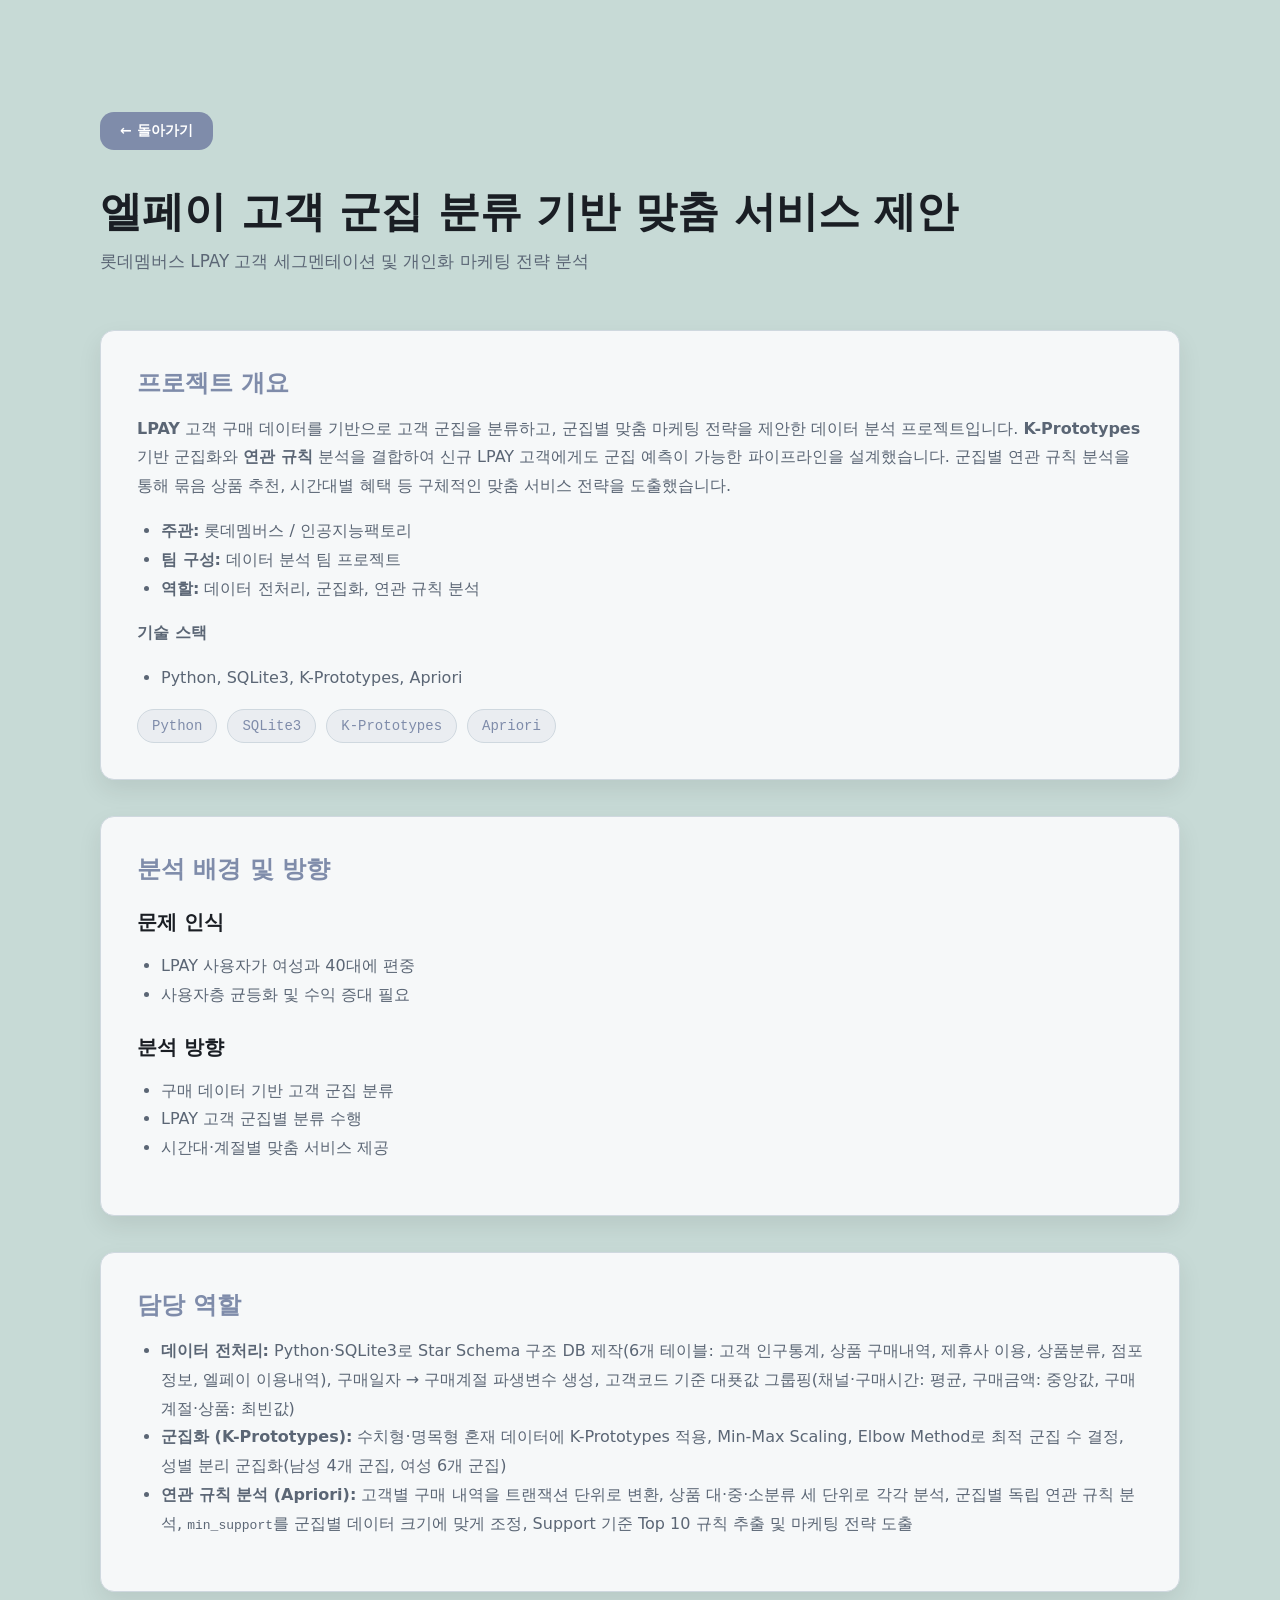
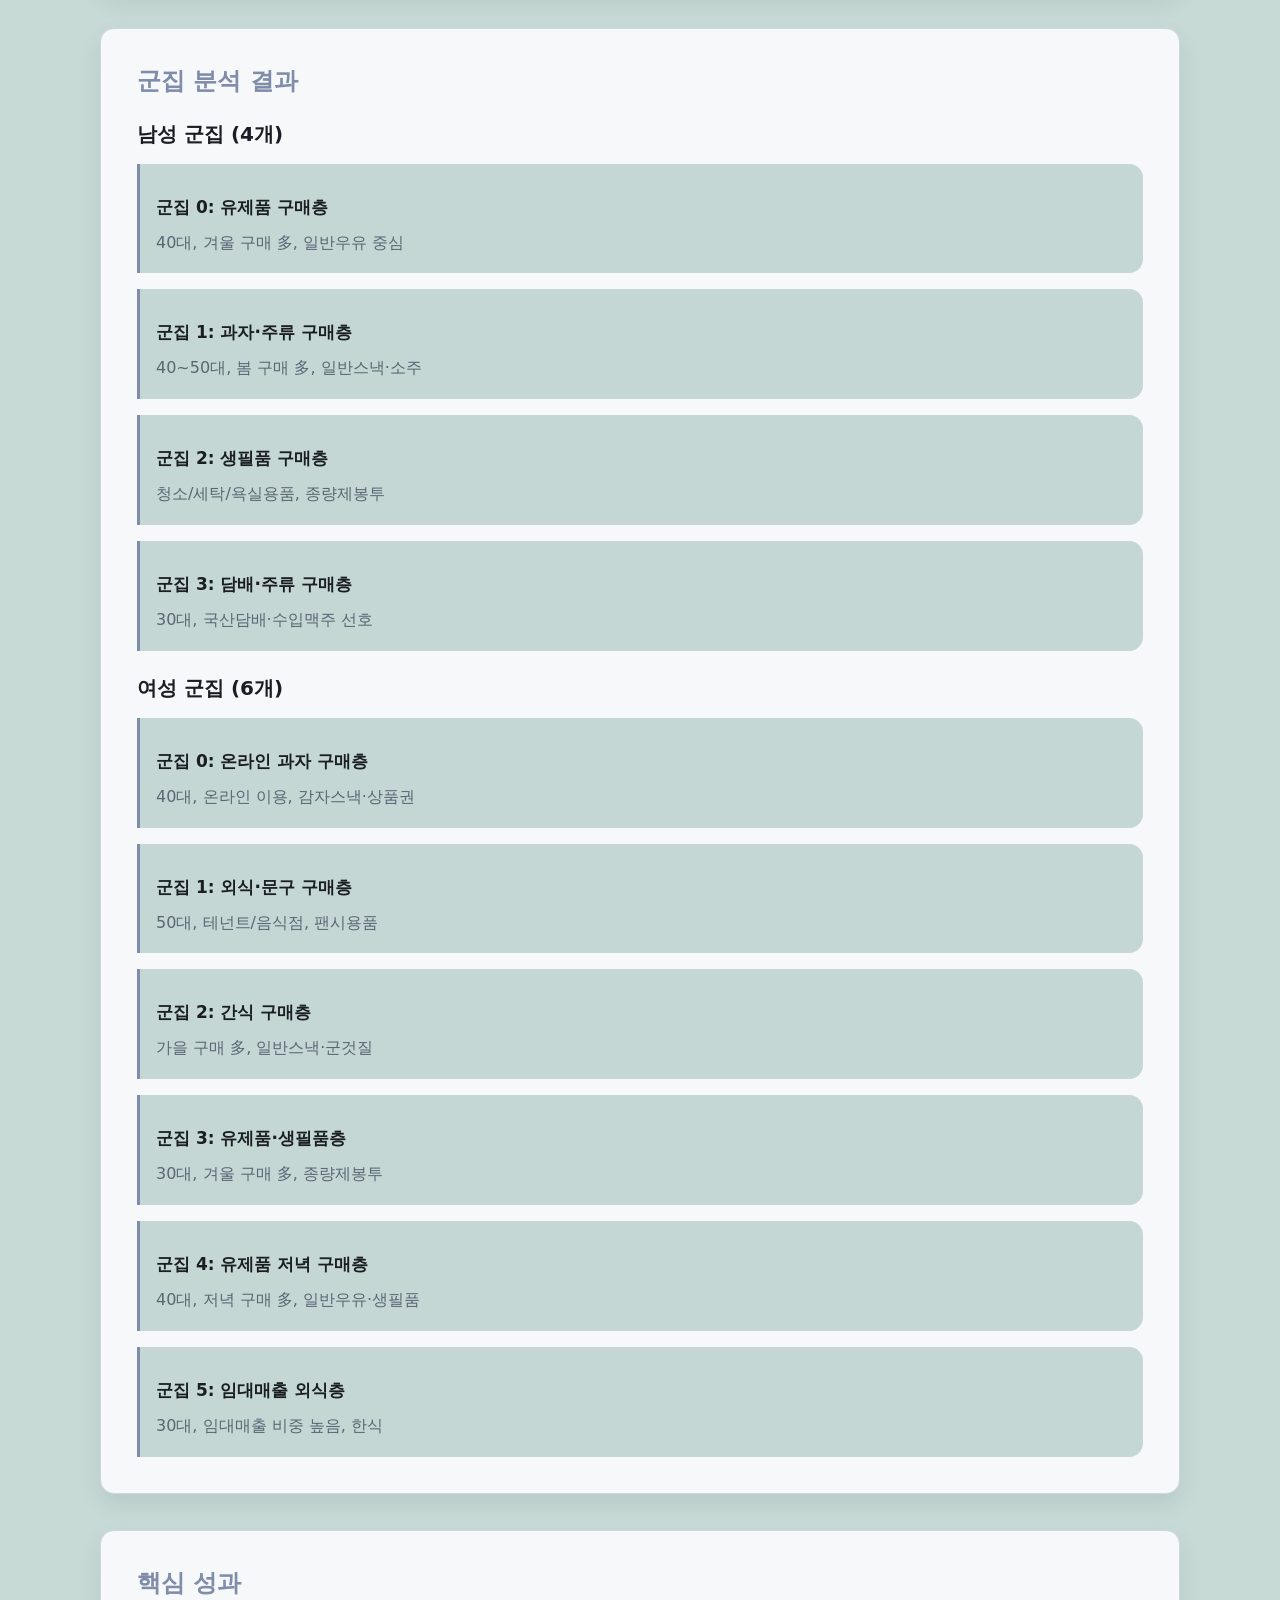
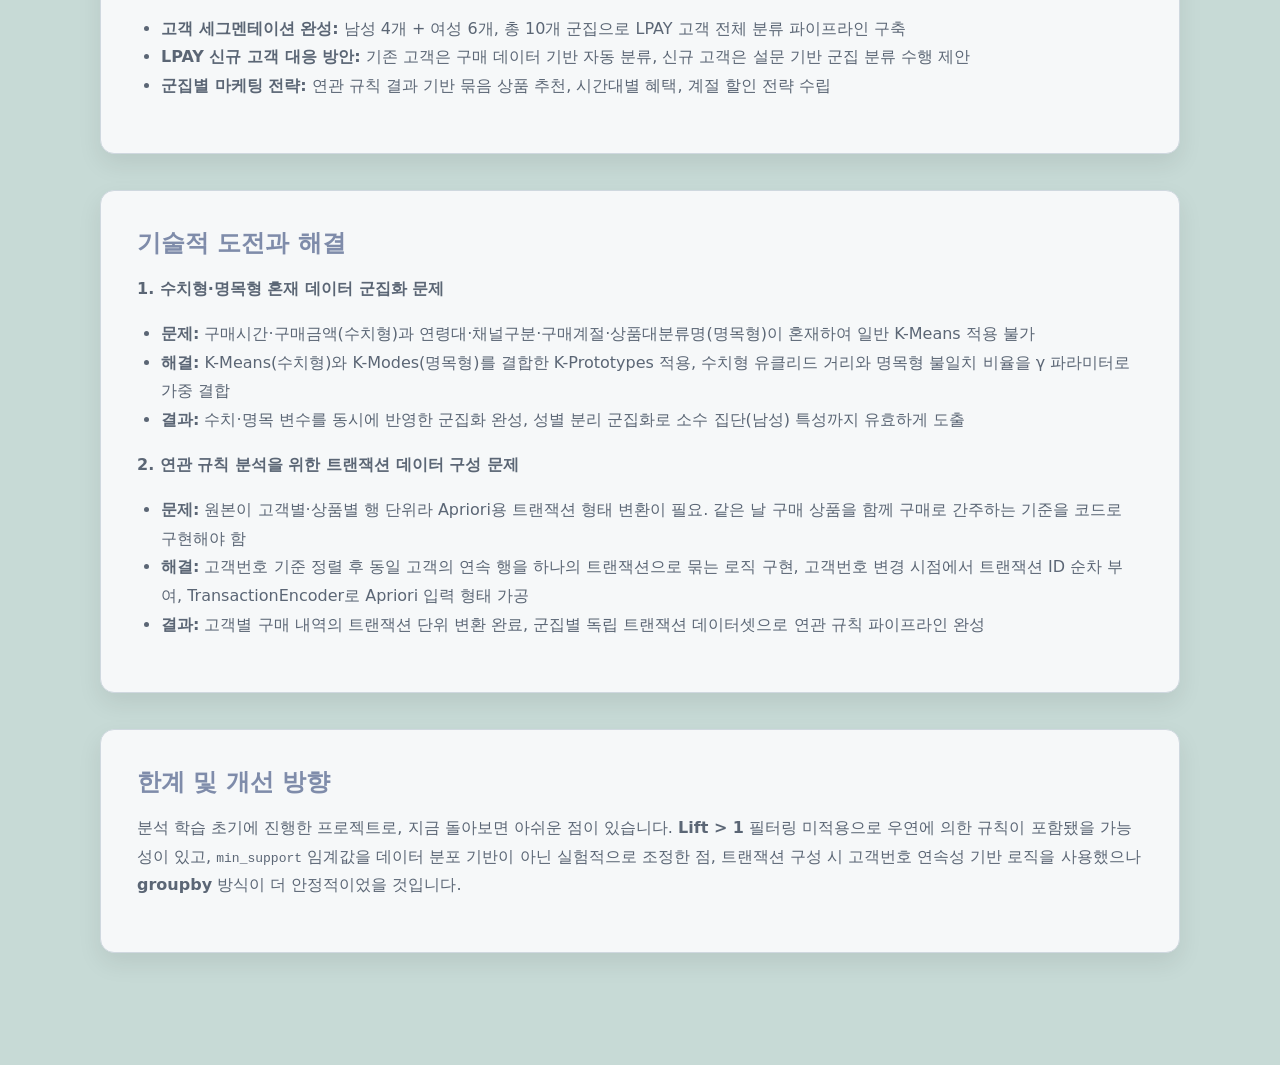
==== project-lpay.html @ 70710d4f "deploy: AnNion0/portfolio@94f5833c6041fea18a43ba750987740b8d24d286" ====
<!DOCTYPE html>
<html lang="ko">
<head>
  <meta charset="utf-8" />
  <meta name="viewport" content="width=device-width, initial-scale=1" />
  <title>LPAY 고객 세그멘테이션 - Heeeun Ahn Portfolio</title>
  <link rel="stylesheet" href="style.css" />
  <style>
    .project-detail {
      min-height: 100vh;
      padding: calc(var(--space-6) * 2) var(--space-4);
      background: var(--bg);
    }
    .back-link {
      display: inline-flex;
      align-items: center;
      gap: 8px;
      padding: 10px 20px;
      background: var(--primary);
      color: white;
      text-decoration: none;
      margin-bottom: var(--space-5);
      border-radius: var(--radius);
      font-weight: 600;
      font-size: 14px;
      transition: all 0.3s ease;
    }
    .back-link:hover {
      background: color-mix(in srgb, var(--primary), black 20%);
      transform: translateY(-2px);
      box-shadow: 0 4px 12px rgba(0,0,0,.2);
    }
    .project-header { margin-bottom: var(--space-6); }
    .project-title {
      font-size: clamp(26px, 4vw, 42px);
      font-weight: 800;
      margin: 0;
      line-height: 1.25;
    }
    .project-subtitle {
      margin: var(--space-2) 0 0;
      font-size: 1.05rem;
      color: var(--text-weak);
      font-weight: 500;
      line-height: 1.5;
    }
    .project-content { display: grid; gap: var(--space-5); }
    .section-block {
      background: var(--bg-alt);
      border: 1px solid var(--border);
      border-radius: var(--radius);
      padding: var(--space-5);
      box-shadow: var(--shadow-1);
    }
    .section-block h2 {
      margin: 0 0 var(--space-3);
      font-size: 24px;
      color: var(--primary);
    }
    .section-block h3 {
      margin: var(--space-4) 0 var(--space-2);
      font-size: 20px;
      color: var(--text);
      font-weight: 700;
    }
    .section-block h4 {
      margin: var(--space-3) 0 var(--space-2);
      font-size: 17px;
      color: var(--text);
      font-weight: 700;
    }
    .section-block p,
    .section-block li { line-height: 1.8; color: var(--text-weak); }
    .section-block ul { margin: var(--space-3) 0; padding-left: var(--space-4); }
    .section-block ul ul { margin: var(--space-2) 0; }
    .cluster-card {
      margin-top: var(--space-3);
      padding: var(--space-3);
      border-left: 3px solid var(--primary);
      background: color-mix(in srgb, var(--bg), var(--primary) 4%);
      border-radius: 0 var(--radius) var(--radius) 0;
    }
    .cluster-card p { margin: 0.35rem 0 0; }
    .tech-stack {
      display: flex;
      flex-wrap: wrap;
      gap: 10px;
      margin-top: var(--space-3);
    }
    .tech-tag {
      padding: 8px 14px;
      border-radius: 999px;
      border: 1px solid var(--border);
      background: color-mix(in srgb, var(--primary), transparent 90%);
      font-family: var(--mono);
      font-size: 14px;
      color: var(--primary);
    }
    @media (max-width: 768px) {
      .project-detail { padding: var(--space-4) var(--space-2); }
      .section-block { padding: var(--space-3); }
      .section-block h2 { font-size: 20px; }
      .section-block h3 { font-size: 18px; }
      .tech-tag { font-size: 12px; padding: 6px 10px; }
    }
  </style>
</head>
<body>
  <div class="project-detail">
    <div class="container">
      <a href="index.html#projects" class="back-link" aria-label="프로젝트 목록으로 돌아가기">← 돌아가기</a>

      <div class="project-header">
        <h1 class="project-title">엘페이 고객 군집 분류 기반 맞춤 서비스 제안</h1>
        <p class="project-subtitle">롯데멤버스 LPAY 고객 세그멘테이션 및 개인화 마케팅 전략 분석</p>
      </div>

      <div class="project-content">
        <div class="section-block" id="overview">
          <h2>프로젝트 개요</h2>
          <p>
            <strong>LPAY</strong> 고객 구매 데이터를 기반으로 고객 군집을 분류하고, 군집별 맞춤 마케팅 전략을 제안한 데이터 분석 프로젝트입니다.
            <strong>K-Prototypes</strong> 기반 군집화와 <strong>연관 규칙</strong> 분석을 결합하여 신규 LPAY 고객에게도 군집 예측이 가능한 파이프라인을 설계했습니다.
            군집별 연관 규칙 분석을 통해 묶음 상품 추천, 시간대별 혜택 등 구체적인 맞춤 서비스 전략을 도출했습니다.
          </p>
          <ul>
            <li><strong>주관:</strong> 롯데멤버스 / 인공지능팩토리</li>
            <li><strong>팀 구성:</strong> 데이터 분석 팀 프로젝트</li>
            <li><strong>역할:</strong> 데이터 전처리, 군집화, 연관 규칙 분석</li>
          </ul>
          <p><strong>기술 스택</strong></p>
          <ul>
            <li>Python, SQLite3, K-Prototypes, Apriori</li>
          </ul>
          <div class="tech-stack" aria-label="기술 태그">
            <span class="tech-tag">Python</span>
            <span class="tech-tag">SQLite3</span>
            <span class="tech-tag">K-Prototypes</span>
            <span class="tech-tag">Apriori</span>
          </div>
        </div>

        <div class="section-block" id="background">
          <h2>분석 배경 및 방향</h2>
          <h3>문제 인식</h3>
          <ul>
            <li>LPAY 사용자가 여성과 40대에 편중</li>
            <li>사용자층 균등화 및 수익 증대 필요</li>
          </ul>
          <h3>분석 방향</h3>
          <ul>
            <li>구매 데이터 기반 고객 군집 분류</li>
            <li>LPAY 고객 군집별 분류 수행</li>
            <li>시간대·계절별 맞춤 서비스 제공</li>
          </ul>
        </div>

        <div class="section-block" id="my-role">
          <h2>담당 역할</h2>
          <ul>
            <li>
              <strong>데이터 전처리:</strong>
              Python·SQLite3로 Star Schema 구조 DB 제작(6개 테이블: 고객 인구통계, 상품 구매내역, 제휴사 이용, 상품분류, 점포정보, 엘페이 이용내역),
              구매일자 → 구매계절 파생변수 생성,
              고객코드 기준 대푯값 그룹핑(채널·구매시간: 평균, 구매금액: 중앙값, 구매계절·상품: 최빈값)
            </li>
            <li>
              <strong>군집화 (K-Prototypes):</strong>
              수치형·명목형 혼재 데이터에 K-Prototypes 적용, Min-Max Scaling, Elbow Method로 최적 군집 수 결정,
              성별 분리 군집화(남성 4개 군집, 여성 6개 군집)
            </li>
            <li>
              <strong>연관 규칙 분석 (Apriori):</strong>
              고객별 구매 내역을 트랜잭션 단위로 변환, 상품 대·중·소분류 세 단위로 각각 분석,
              군집별 독립 연관 규칙 분석, <code>min_support</code>를 군집별 데이터 크기에 맞게 조정,
              Support 기준 Top 10 규칙 추출 및 마케팅 전략 도출
            </li>
          </ul>
        </div>

        <div class="section-block" id="clusters">
          <h2>군집 분석 결과</h2>

          <h3>남성 군집 (4개)</h3>
          <div class="cluster-card">
            <h4>군집 0: 유제품 구매층</h4>
            <p>40대, 겨울 구매 多, 일반우유 중심</p>
          </div>
          <div class="cluster-card">
            <h4>군집 1: 과자·주류 구매층</h4>
            <p>40~50대, 봄 구매 多, 일반스낵·소주</p>
          </div>
          <div class="cluster-card">
            <h4>군집 2: 생필품 구매층</h4>
            <p>청소/세탁/욕실용품, 종량제봉투</p>
          </div>
          <div class="cluster-card">
            <h4>군집 3: 담배·주류 구매층</h4>
            <p>30대, 국산담배·수입맥주 선호</p>
          </div>

          <h3>여성 군집 (6개)</h3>
          <div class="cluster-card">
            <h4>군집 0: 온라인 과자 구매층</h4>
            <p>40대, 온라인 이용, 감자스낵·상품권</p>
          </div>
          <div class="cluster-card">
            <h4>군집 1: 외식·문구 구매층</h4>
            <p>50대, 테넌트/음식점, 팬시용품</p>
          </div>
          <div class="cluster-card">
            <h4>군집 2: 간식 구매층</h4>
            <p>가을 구매 多, 일반스낵·군것질</p>
          </div>
          <div class="cluster-card">
            <h4>군집 3: 유제품·생필품층</h4>
            <p>30대, 겨울 구매 多, 종량제봉투</p>
          </div>
          <div class="cluster-card">
            <h4>군집 4: 유제품 저녁 구매층</h4>
            <p>40대, 저녁 구매 多, 일반우유·생필품</p>
          </div>
          <div class="cluster-card">
            <h4>군집 5: 임대매출 외식층</h4>
            <p>30대, 임대매출 비중 높음, 한식</p>
          </div>
        </div>

        <div class="section-block" id="impact">
          <h2>핵심 성과</h2>
          <ul>
            <li><strong>고객 세그멘테이션 완성:</strong> 남성 4개 + 여성 6개, 총 10개 군집으로 LPAY 고객 전체 분류 파이프라인 구축</li>
            <li><strong>LPAY 신규 고객 대응 방안:</strong> 기존 고객은 구매 데이터 기반 자동 분류, 신규 고객은 설문 기반 군집 분류 수행 제안</li>
            <li><strong>군집별 마케팅 전략:</strong> 연관 규칙 결과 기반 묶음 상품 추천, 시간대별 혜택, 계절 할인 전략 수립</li>
          </ul>
        </div>

        <div class="section-block" id="challenges">
          <h2>기술적 도전과 해결</h2>

          <p><strong>1. 수치형·명목형 혼재 데이터 군집화 문제</strong></p>
          <ul>
            <li><strong>문제:</strong> 구매시간·구매금액(수치형)과 연령대·채널구분·구매계절·상품대분류명(명목형)이 혼재하여 일반 K-Means 적용 불가</li>
            <li><strong>해결:</strong> K-Means(수치형)와 K-Modes(명목형)를 결합한 K-Prototypes 적용, 수치형 유클리드 거리와 명목형 불일치 비율을 γ 파라미터로 가중 결합</li>
            <li><strong>결과:</strong> 수치·명목 변수를 동시에 반영한 군집화 완성, 성별 분리 군집화로 소수 집단(남성) 특성까지 유효하게 도출</li>
          </ul>

          <p><strong>2. 연관 규칙 분석을 위한 트랜잭션 데이터 구성 문제</strong></p>
          <ul>
            <li><strong>문제:</strong> 원본이 고객별·상품별 행 단위라 Apriori용 트랜잭션 형태 변환이 필요. 같은 날 구매 상품을 함께 구매로 간주하는 기준을 코드로 구현해야 함</li>
            <li><strong>해결:</strong> 고객번호 기준 정렬 후 동일 고객의 연속 행을 하나의 트랜잭션으로 묶는 로직 구현, 고객번호 변경 시점에서 트랜잭션 ID 순차 부여, TransactionEncoder로 Apriori 입력 형태 가공</li>
            <li><strong>결과:</strong> 고객별 구매 내역의 트랜잭션 단위 변환 완료, 군집별 독립 트랜잭션 데이터셋으로 연관 규칙 파이프라인 완성</li>
          </ul>
        </div>

        <div class="section-block" id="limitations">
          <h2>한계 및 개선 방향</h2>
          <p>
            분석 학습 초기에 진행한 프로젝트로, 지금 돌아보면 아쉬운 점이 있습니다.
            <strong>Lift &gt; 1</strong> 필터링 미적용으로 우연에 의한 규칙이 포함됐을 가능성이 있고,
            <code>min_support</code> 임계값을 데이터 분포 기반이 아닌 실험적으로 조정한 점,
            트랜잭션 구성 시 고객번호 연속성 기반 로직을 사용했으나 <strong>groupby</strong> 방식이 더 안정적이었을 것입니다.
          </p>
        </div>
      </div>
    </div>
  </div>
</body>
</html>
---- style.css ----
/* Design Tokens */
:root {
  --bg: #c7dad6;
  --bg-alt: #f6f8f9;
  --text: #1a1e24;
  --text-weak: #5b6675;
  --primary: #7F8CAA;
  --accent: #9ab3c2;
  --border: #cfd8df;

  --space-1: 6px;
  --space-2: 10px;
  --space-3: 16px;
  --space-4: 24px;
  --space-5: 36px;
  --space-6: 56px;

  --radius: 14px;
  --shadow-1: 0 10px 24px rgba(0,0,0,.08);

  --font-sans: "Pretendard", system-ui, -apple-system, Segoe UI, Roboto,
    "Noto Sans KR", Arial, "Apple SD Gothic Neo", "Malgun Gothic", sans-serif;
  --mono: ui-monospace, SFMono-Regular, Menlo, Consolas, "Liberation Mono", monospace;
}

/* 다크 모드 */
@media (prefers-color-scheme: dark) {
  :root {
    --bg: #1c2224;
    --bg-alt: #252c30;
    --text: #eef2f3;
    --text-weak: #aeb9c2;
    --primary: #9ab3ff;
    --accent: #4a6273;
    --border: #344149;
    --shadow-1: 0 10px 24px rgba(0,0,0,.45);
  }
}

/* Global & Layout */
html, body {
  height: 100%;
  margin: 0;
  color: var(--text);
  font-family: var(--font-sans);
  background: var(--bg);
}
html {
  overflow-y: scroll;
  scroll-snap-type: none;
}
.panel {
  min-height: 100vh;
  height: 100vh;
  display: grid;
  align-items: center;
  justify-items: center;
  padding: var(--space-6) var(--space-4);
  padding-bottom: calc(var(--space-6) * 2);
  overflow: hidden;
  scroll-snap-align: start;
  box-sizing: border-box;
}
.container {
  width: min(1080px, 92vw);
  margin: 0 auto;
  transform: translateY(0);
}

/* 네비게이션 */
.hash-nav {
  position: fixed;
  top: 12px;
  left: 50%;
  transform: translateX(-50%);
  display: flex;
  gap: var(--space-2);
  font-family: var(--mono);
  z-index: 50;
  padding: var(--space-2);
  background: transparent;
  border: none;
  border-radius: 999px;
}
.hash-nav a {
  text-decoration: none;
  color: var(--primary);
  font-weight: 500;
  font-size: 18px;
  padding: 10px 20px;
  border-radius: 999px;
  background: color-mix(in srgb, var(--bg-alt), transparent 50%);
  border: 1px solid transparent;
  transition: all 0.3s ease;
  cursor: pointer;
}
.hash-nav a:hover { 
  background: var(--bg-alt);
  border-color: var(--border);
  transform: translateY(-2px);
  box-shadow: 0 4px 12px rgba(0,0,0,.1);
}
.hash-nav a.active {
  background: var(--primary);
  color: white;
  border-color: var(--primary);
  font-weight: 600;
}

/* About Me */
.about-grid {
  display: grid;
  gap: var(--space-5);
}
@media (min-width: 920px) {
  .about-grid {
    grid-template-columns: 1.3fr .8fr;
    align-items: start;
  }
}
.display-name {
  font-weight: 800;
  font-size: clamp(22px, 4vw, 45px);
  letter-spacing: .2px;
  margin: var(--space-4) 0 var(--space-4);
}

.quote {
  background: var(--bg-alt);
  border: 2px solid var(--border);
  border-radius: var(--radius);
  box-shadow: var(--shadow-1);
  padding: var(--space-4);
  position: relative;
}
.quote::before {
  content: """;
  position: absolute; left: 14px; top: 6px;
  font-size: 36px; color: var(--accent);
  line-height: 1;
}
.quote::after {
  content: """;
  position: absolute; right: 14px; bottom: 6px;
  font-size: 28px; color: var(--accent);
  line-height: 1;
}
.quote p {
  margin: 0;
  line-height: 1.6;
  font-size: clamp(15px, 2vw, 17px);
  text-align: center;
}

.meta {
  display: grid;
  gap: var(--space-2);
  margin-top: var(--space-4);
  color: var(--text-weak);
}
.meta-item {
  display: inline-flex;
  align-items: center;
  gap: 8px;
}
.meta-item a { color: inherit; text-decoration: none; }
.icon { line-height: 0; display: inline-flex; color: var(--primary); }

.tags {
  margin-top: var(--space-4);
  display: flex; flex-wrap: wrap; gap: 10px;
  font-family: var(--mono);
}
.tag {
  border: 1px dashed var(--border);
  padding: 6px 10px;
  border-radius: 999px;
  color: var(--text-weak);
  background: color-mix(in srgb, var(--bg-alt), transparent 30%);
}

.about-photo {
  justify-self: end;
  max-width: min(190px, 26vw);
  aspect-ratio: 4 / 5;
  background: linear-gradient(180deg, color-mix(in srgb, var(--accent), transparent 20%), transparent);
  border: 2px solid var(--border);
  border-radius: 18px;
  display: grid; place-items: center;
  overflow: hidden;
  align-self: end;
  margin-bottom: 0px;
}
.about-photo img {
  width: 100%;
  height: 100%;
  object-fit: cover;
}
.about-photo__placeholder {
  color: var(--text-weak);
  font-size: 14px;
  padding: var(--space-3);
  text-align: center;
}

/* Skills */
.section-title {
  font-size: clamp(22px, 3.2vw, 32px);
  margin: 0 0 var(--space-4);
}
.skill-grid {
  display: grid;
  gap: var(--space-3);
}
@media (min-width: 760px) {
  .skill-grid { grid-template-columns: repeat(3, 1fr); }
}
.card {
  background: white;
  color: var(--text);
  border: 1px solid var(--border);
  border-radius: var(--radius);
  box-shadow: var(--shadow-1);
  padding: var(--space-4);
}
@media (prefers-color-scheme: dark) {
  .card { background: #2a3236; }
}
.card h3 {
  margin: 0 0 var(--space-2);
  font-size: 18px;
}
.stack {
  display: flex; flex-wrap: wrap; gap: 8px;
  align-items: center;
}
.chip {
  padding: 6px 8px;
  border-radius: 999px;
  border: 1px solid var(--border);
  background: color-mix(in srgb, var(--bg), white 70%);
  font-family: var(--mono);
  font-size: 12px;
  white-space: nowrap;
}

/* Projects */
.projects { background: var(--bg); }
.proj-grid {
  display: grid;
  gap: var(--space-4);
}
@media (min-width: 860px) {
  .proj-grid { grid-template-columns: repeat(2, 1fr); }
  .data-proj-grid { grid-template-columns: repeat(2, 1fr); }
}
.proj {
  background: var(--bg-alt);
  border: 1px solid var(--border);
  border-radius: var(--radius);
  box-shadow: var(--shadow-1);
  padding: var(--space-3);
  display: flex;
  flex-direction: column;
}
.proj h3 { margin: 0 0 var(--space-2); font-size: 20px; }
.proj-period {
  font-size: 13px;
  color: var(--primary);
  font-weight: 600;
  margin: 0 0 var(--space-2);
}
.proj p { margin: 0 0 var(--space-2); color: var(--text-weak); line-height: 1.6; }
.proj-tags {
  display: flex;
  flex-wrap: wrap;
  gap: 8px;
  margin-bottom: var(--space-2);
}
.proj-tag {
  padding: 6px 12px;
  border-radius: 999px;
  border: 1px solid var(--border);
  background: color-mix(in srgb, var(--primary), transparent 90%);
  font-family: var(--mono);
  font-size: 12px;
  color: var(--primary);
  font-weight: 500;
}
.proj a {
  display: inline-block;
  padding: 8px 18px;
  background: var(--primary);
  color: white;
  text-decoration: none;
  border-radius: var(--radius);
  font-weight: 600;
  font-size: 13px;
  transition: all 0.3s ease;
  margin-top: auto;
  text-align: center;
}
.proj a:hover {
  background: color-mix(in srgb, var(--primary), black 20%);
  transform: translateY(-2px);
  box-shadow: 0 4px 12px rgba(0,0,0,.2);
}

/* Experience / Certificate */
.exp-grid-new {
  display: grid;
  gap: var(--space-3);
  grid-template-columns: 1fr;
}
@media (min-width: 860px) {
  .exp-grid-new { grid-template-columns: repeat(2, 1fr); }
}
.exp-card h3 {
  margin: 0 0 var(--space-2);
  font-size: 17px;
  font-weight: 700;
}
.exp-card p {
  margin: 0;
  color: var(--text-weak);
  font-size: 14px;
  line-height: 1.6;
}

.cert-grid {
  display: grid;
  gap: var(--space-3);
  grid-template-columns: 1fr;
}
@media (min-width: 760px) {
  .cert-grid { grid-template-columns: repeat(2, 1fr); }
}
@media (min-width: 1080px) {
  .cert-grid { grid-template-columns: repeat(4, 1fr); }
}
.cert-card h3 {
  margin: 0 0 var(--space-1);
  font-size: 16px;
  font-weight: 700;
}
.cert-card p {
  margin: 0;
  color: var(--text-weak);
  font-size: 13px;
  line-height: 1.6;
}

/* Scroll Animations */
.animate-on-scroll {
  opacity: 0;
  transform: translateY(30px);
  transition: opacity 0.8s ease-out, transform 0.8s ease-out;
}

.animate-on-scroll.visible {
  opacity: 1;
  transform: translateY(0);
}

/* 애니메이션 지연 */
.display-name { transition-delay: 0.1s; }
.quote { transition-delay: 0.2s; }
.meta { transition-delay: 0.3s; }
.about-photo { transition-delay: 0.3s; }
.activity-timeline { transition-delay: 0.4s; }

.card:nth-child(1) { transition-delay: 0.1s; }
.card:nth-child(2) { transition-delay: 0.1s; }
.card:nth-child(3) { transition-delay: 0.1s; }
.card:nth-child(4) { transition-delay: 0.3s; }
.card:nth-child(5) { transition-delay: 0.3s; }
.card:nth-child(6) { transition-delay: 0.3s; }

.proj:nth-child(1) { transition-delay: 0.1s; }
.proj:nth-child(2) { transition-delay: 0.15s; }
.proj:nth-child(3) { transition-delay: 0.2s; }
.proj:nth-child(4) { transition-delay: 0.25s; }
.proj:nth-child(5) { transition-delay: 0.3s; }

.exp-card:nth-child(1) { transition-delay: 0.1s; }
.exp-card:nth-child(2) { transition-delay: 0.1s; }
.exp-card:nth-child(3) { transition-delay: 0.2s; }
.exp-card:nth-child(4) { transition-delay: 0.2s; }
.exp-card:nth-child(5) { transition-delay: 0.3s; }
.exp-card:nth-child(6) { transition-delay: 0.3s; }

.cert-card:nth-child(1) { transition-delay: 0.1s; }
.cert-card:nth-child(2) { transition-delay: 0.15s; }
.cert-card:nth-child(3) { transition-delay: 0.2s; }
.cert-card:nth-child(4) { transition-delay: 0.25s; }

/* 타임라인 */
.activity-timeline { 
  margin-top: var(--space-4, 24px);
  width: 100%;
}
.activity-timeline .subsection-title{
  font-size: 18px; 
  font-weight: 700; 
  color: var(--primary, #3b82f6);
  margin: 0 0 10px;
  font-family: var(--font-sans);
}

.timeline-scale{
  display: grid;
  grid-template-columns: repeat(7, 1fr);
  font-size: 12px;
  color: var(--text-weak, #666);
  padding: 0 4px 2px;
  margin-bottom: 4px;
  font-family: var(--font-sans);
}
.timeline-scale span{
  position: relative;
}

.timeline-bars{
  position: relative;
  display: grid;
  grid-template-columns: repeat(84, 1fr);
  grid-auto-rows: 42px;
  gap: 50px 10px;
  padding: 40px 8px 8px 8px;
  border: 1px solid var(--border, #e5e7eb);
  border-radius: 10px;
  background:
    repeating-linear-gradient(
      to right,
      transparent,
      transparent calc(100% / 7 - 1px),
      rgba(0,0,0,0.06) calc(100% / 7)
    );
}

.tbar{
  grid-column: calc(var(--start) + 1) / span var(--span);
  position: relative;
  background: var(--bar-bg, rgba(59,130,246,1));
  border: 1px solid var(--bar-border, rgba(59,130,246,1));
  border-radius: 8px;
  overflow: visible;
  min-height: 42px;
}

.tbar.long-text .tooltip-label {
  position: absolute;
  bottom: 100%;
  left: -20px;
  margin-bottom: 14px;
  font-size: 13px;
  font-weight: 600;
  color: var(--text);
  white-space: nowrap;
  padding: 6px 10px;
  background: var(--bg-alt);
  border: 1px solid var(--border);
  border-radius: 6px;
  box-shadow: var(--shadow-1);
  font-family: var(--font-sans);
}

.tbar.long-text .tooltip-arrow {
  position: absolute;
  bottom: 100%;
  left: 0px;
  margin-bottom: 7px;
  width: 0;
  height: 0;
  border-left: 6px solid transparent;
  border-right: 6px solid transparent;
  border-top: 8px solid var(--bg-alt);
  z-index: 1;
}

.tbar.long-text-bottom .tooltip-label {
  position: absolute;
  top: 100%;
  left: -20px;
  margin-top: 14px;
  font-size: 13px;
  font-weight: 600;
  color: var(--text);
  white-space: nowrap;
  padding: 6px 10px;
  background: var(--bg-alt);
  border: 1px solid var(--border);
  border-radius: 6px;
  box-shadow: var(--shadow-1);
  font-family: var(--font-sans);
}

.tbar.long-text-bottom .tooltip-arrow {
  position: absolute;
  top: 100%;
  left: 0px;
  margin-top: 7px;
  width: 0;
  height: 0;
  border-left: 6px solid transparent;
  border-right: 6px solid transparent;
  border-bottom: 8px solid var(--bg-alt);
  z-index: 1;
}

.tbar .label{
  position: absolute; 
  left: 10px;
  top: 50%;
  transform: translateY(-50%);
  font-size: 13px; 
  font-weight: 600; 
  color: white;
  white-space: nowrap;
  font-family: var(--font-sans);
}
.tbar .period{
  position: absolute; 
  right: 10px; 
  bottom: 6px;
  font-size: 11px; 
  color: white;
  white-space: nowrap;
  opacity: 0.8;
  font-family: var(--font-sans);
}

.t-uni     { --bar-bg: color-mix(in srgb, #3b82f6, transparent 30%); --bar-border: #3b82f6; --badge:#3b82f6; }
.t-club    { --bar-bg: color-mix(in srgb, #10b981, transparent 30%); --bar-border: #10b981; --badge:#10b981; }
.t-course  { --bar-bg: color-mix(in srgb, #f59e0b, transparent 30%); --bar-border: #f59e0b; --badge:#f59e0b; }
.t-intern  { --bar-bg: color-mix(in srgb, #6366f1, transparent 30%); --bar-border: #6366f1; --badge:#6366f1; }
.t-paper   { --bar-bg: color-mix(in srgb, #ec4899, transparent 30%); --bar-border: #ec4899; --badge:#ec4899; }
.t-ssafy   { --bar-bg: color-mix(in srgb, var(--primary), transparent 30%); --bar-border: var(--primary); --badge: var(--primary); }

.tooltip-label-mobile {
  display: none;
}

/* 이미지 모달 */
.viz-chip {
  cursor: pointer;
  transition: all 0.2s ease;
}
.viz-chip:hover {
  background: var(--primary);
  color: white;
  transform: translateY(-2px);
}

.modal {
  display: none;
  position: fixed;
  z-index: 1000;
  left: 0;
  top: 0;
  width: 100%;
  height: 100%;
  background-color: rgba(0, 0, 0, 0.9);
  animation: fadeIn 0.3s ease;
}

@keyframes fadeIn {
  from { opacity: 0; }
  to { opacity: 1; }
}

.modal-content {
  position: relative;
  margin: 5% auto;
  max-width: 90%;
  max-height: 80vh;
  display: flex;
  flex-direction: column;
  align-items: center;
  animation: slideDown 0.3s ease;
}

@keyframes slideDown {
  from { 
    opacity: 0;
    transform: translateY(-50px);
  }
  to { 
    opacity: 1;
    transform: translateY(0);
  }
}

.modal-content img {
  max-width: 100%;
  max-height: 70vh;
  object-fit: contain;
  border-radius: var(--radius);
  box-shadow: 0 20px 60px rgba(0,0,0,0.5);
}

#modalCaption {
  color: white;
  font-size: 20px;
  margin-top: var(--space-4);
  text-align: center;
}

.modal-close {
  position: absolute;
  top: -40px;
  right: 0;
  color: white;
  font-size: 40px;
  font-weight: bold;
  cursor: pointer;
  transition: color 0.2s;
}

.modal-close:hover {
  color: var(--accent);
}

/* 반응형 - 모바일 */
@media (max-width: 768px) {
  .hash-nav {
    top: 12px;
    gap: 4px;
    padding: 6px;
  }
  .hash-nav a {
    font-size: 12px;
    padding: 8px 10px;
    white-space: nowrap;
  }

  html {
    scroll-snap-type: none;
  }
  .panel {
    padding: var(--space-4) var(--space-2);
    padding-bottom: var(--space-5);
    height: auto;
    min-height: auto;
    scroll-snap-align: none;
    overflow: visible;
  }
  .container {
    width: 95vw;
  }

  .about-grid {
    grid-template-columns: 1fr;
    gap: var(--space-3);
  }
  .display-name {
    font-size: clamp(28px, 8vw, 36px);
  }
  .about-photo {
    max-width: 150px;
    justify-self: center;
    margin-bottom: var(--space-3);
  }

  .activity-timeline {
    overflow-x: visible;
  }
  .activity-timeline .subsection-title {
    font-size: 16px;
  }
  .timeline-scale {
    width: 100%;
    font-size: 9px;
  }
  .timeline-bars {
    width: 100%;
    grid-auto-rows: 28px;
    gap: 8px 4px;
    padding: 8px 4px;
  }
  .tbar {
    min-height: 28px;
    cursor: pointer;
    transition: transform 0.2s;
  }
  .tbar:active {
    transform: scale(1.05);
  }
  .tbar .label,
  .tbar .period {
    display: none;
  }
  .tbar.long-text .tooltip-label,
  .tbar.long-text-bottom .tooltip-label,
  .tbar.long-text .tooltip-arrow,
  .tbar.long-text-bottom .tooltip-arrow {
    display: none;
  }
  .tbar.active .label,
  .tbar.active .period {
    display: block;
    font-size: 10px;
  }
  .tbar.active .label {
    left: 6px;
  }
  .tbar.active .period {
    right: 6px;
    bottom: 3px;
    font-size: 8px;
  }
  .tbar.active .tooltip-label-desktop { display: none !important; }
  .tbar.active.long-text .tooltip-label-mobile,
  .tbar.active.long-text .tooltip-label:not(.tooltip-label-desktop):not(.tooltip-label-mobile) {
    display: block;
    position: absolute;
    bottom: 100%;
    left: 50%;
    transform: translateX(-50%);
    margin-bottom: 8px;
    font-size: 11px;
    font-weight: 600;
    color: var(--text);
    padding: 6px 12px;
    background: var(--bg-alt);
    border: 1px solid var(--border);
    border-radius: 6px;
    box-shadow: var(--shadow-1);
    max-width: 90vw;
    width: max-content;
    white-space: normal;
    z-index: 100;
  }
  .tbar.active.long-text .tooltip-arrow {
    display: block;
    position: absolute;
    bottom: 100%;
    left: 50%;
    transform: translateX(-50%);
    margin-bottom: 1px;
    width: 0;
    height: 0;
    border-left: 6px solid transparent;
    border-right: 6px solid transparent;
    border-top: 8px solid var(--bg-alt);
  }
  .tbar.active.long-text-bottom .tooltip-label-mobile,
  .tbar.active.long-text-bottom .tooltip-label:not(.tooltip-label-desktop):not(.tooltip-label-mobile) {
    display: block;
    position: absolute;
    top: 100%;
    left: 50%;
    transform: translateX(-50%);
    margin-top: 8px;
    font-size: 11px;
    font-weight: 600;
    color: var(--text);
    padding: 6px 12px;
    background: var(--bg-alt);
    border: 1px solid var(--border);
    border-radius: 6px;
    box-shadow: var(--shadow-1);
    max-width: 90vw;
    width: max-content;
    white-space: normal;
    z-index: 100;
  }
  .tbar.active.long-text-bottom .tooltip-arrow {
    display: block;
    position: absolute;
    top: 100%;
    left: 50%;
    transform: translateX(-50%);
    margin-top: 1px;
    width: 0;
    height: 0;
    border-left: 6px solid transparent;
    border-right: 6px solid transparent;
    border-bottom: 8px solid var(--bg-alt);
  }
  .tbar.active:not(.long-text):not(.long-text-bottom) .label {
    left: 50%;
    top: 4px;
    transform: translateX(-50%) translateY(0);
  }
  .tbar.active:not(.long-text):not(.long-text-bottom) .period {
    left: 50%;
    right: auto;
    bottom: 4px;
    transform: translateX(-50%);
  }
  .tbar.active.long-text .period,
  .tbar.active.long-text-bottom .period {
    display: block !important;
    position: absolute;
    left: 50%;
    right: auto;
    bottom: 3px;
    transform: translateX(-50%);
    font-size: 8px;
    color: white;
    opacity: 0.85;
  }

  .skill-grid {
    grid-template-columns: 1fr;
  }

  .proj-grid,
  .data-proj-grid {
    grid-template-columns: 1fr;
  }

  .proj-period {
    font-size: 12px;
  }

  .proj-tag {
    font-size: 11px;
    padding: 5px 10px;
  }

  .exp-grid-new {
    grid-template-columns: 1fr;
  }
  .cert-grid {
    grid-template-columns: 1fr;
  }
}

/* 태블릿 */
@media (min-width: 769px) and (max-width: 1024px) {
  .hash-nav {
    gap: var(--space-1);
  }
  .hash-nav a {
    font-size: 15px;
    padding: 8px 14px;
  }
  
  html {
    scroll-snap-type: none;
  }
  .panel {
    height: auto;
    min-height: auto;
    padding: var(--space-5) var(--space-3);
    scroll-snap-align: none;
    overflow: visible;
  }
  
  .container {
    width: 90vw;
  }
  
  .activity-timeline {
    overflow-x: visible;
  }
  .activity-timeline .subsection-title {
    font-size: 17px;
  }
  .timeline-scale {
    width: 100%;
    font-size: 10px;
  }
  .timeline-bars {
    width: 100%;
    grid-auto-rows: 32px;
    gap: 10px 5px;
    padding: 10px 6px;
  }
  .tbar {
    min-height: 32px;
    cursor: pointer;
    transition: transform 0.2s;
  }
  .tbar:active {
    transform: scale(1.05);
  }
  .tbar .label,
  .tbar .period {
    display: none;
  }
  .tbar.long-text .tooltip-label,
  .tbar.long-text-bottom .tooltip-label,
  .tbar.long-text .tooltip-arrow,
  .tbar.long-text-bottom .tooltip-arrow {
    display: none;
  }
  .tbar.active .label,
  .tbar.active .period {
    display: block;
    font-size: 11px;
  }
  .tbar.active .label {
    left: 8px;
  }
  .tbar.active .period {
    right: 8px;
    bottom: 4px;
    font-size: 9px;
  }
  .tbar.active .tooltip-label-desktop { display: none !important; }
  .tbar.active.long-text .tooltip-label-mobile,
  .tbar.active.long-text .tooltip-label:not(.tooltip-label-desktop):not(.tooltip-label-mobile) {
    display: block;
    position: absolute;
    bottom: 100%;
    left: 50%;
    transform: translateX(-50%);
    margin-bottom: 8px;
    font-size: 12px;
    font-weight: 600;
    color: var(--text);
    padding: 6px 12px;
    background: var(--bg-alt);
    border: 1px solid var(--border);
    border-radius: 6px;
    box-shadow: var(--shadow-1);
    max-width: 85vw;
    width: max-content;
    white-space: normal;
    z-index: 100;
  }
  .tbar.active.long-text .tooltip-arrow {
    display: block;
    position: absolute;
    bottom: 100%;
    left: 50%;
    transform: translateX(-50%);
    margin-bottom: 1px;
    width: 0;
    height: 0;
    border-left: 6px solid transparent;
    border-right: 6px solid transparent;
    border-top: 8px solid var(--bg-alt);
  }
  .tbar.active.long-text-bottom .tooltip-label-mobile,
  .tbar.active.long-text-bottom .tooltip-label:not(.tooltip-label-desktop):not(.tooltip-label-mobile) {
    display: block;
    position: absolute;
    top: 100%;
    left: 50%;
    transform: translateX(-50%);
    margin-top: 8px;
    font-size: 12px;
    font-weight: 600;
    color: var(--text);
    padding: 6px 12px;
    background: var(--bg-alt);
    border: 1px solid var(--border);
    border-radius: 6px;
    box-shadow: var(--shadow-1);
    max-width: 85vw;
    width: max-content;
    white-space: normal;
    z-index: 100;
  }
  .tbar.active.long-text-bottom .tooltip-arrow {
    display: block;
    position: absolute;
    top: 100%;
    left: 50%;
    transform: translateX(-50%);
    margin-top: 1px;
    width: 0;
    height: 0;
    border-left: 6px solid transparent;
    border-right: 6px solid transparent;
    border-bottom: 8px solid var(--bg-alt);
  }
  .tbar.active:not(.long-text):not(.long-text-bottom) .label {
    left: 50%;
    top: 5px;
    transform: translateX(-50%) translateY(0);
  }
  .tbar.active:not(.long-text):not(.long-text-bottom) .period {
    left: 50%;
    right: auto;
    bottom: 4px;
    transform: translateX(-50%);
  }
  .tbar.active.long-text .period,
  .tbar.active.long-text-bottom .period {
    display: block !important;
    position: absolute;
    left: 50%;
    right: auto;
    bottom: 3px;
    transform: translateX(-50%);
    font-size: 8px;
    color: white;
    opacity: 0.85;
  }
  
  .skill-grid {
    grid-template-columns: repeat(2, 1fr);
  }
  .proj-grid {
    grid-template-columns: 1fr;
  }
  .data-proj-grid {
    grid-template-columns: repeat(2, 1fr);
  }
}
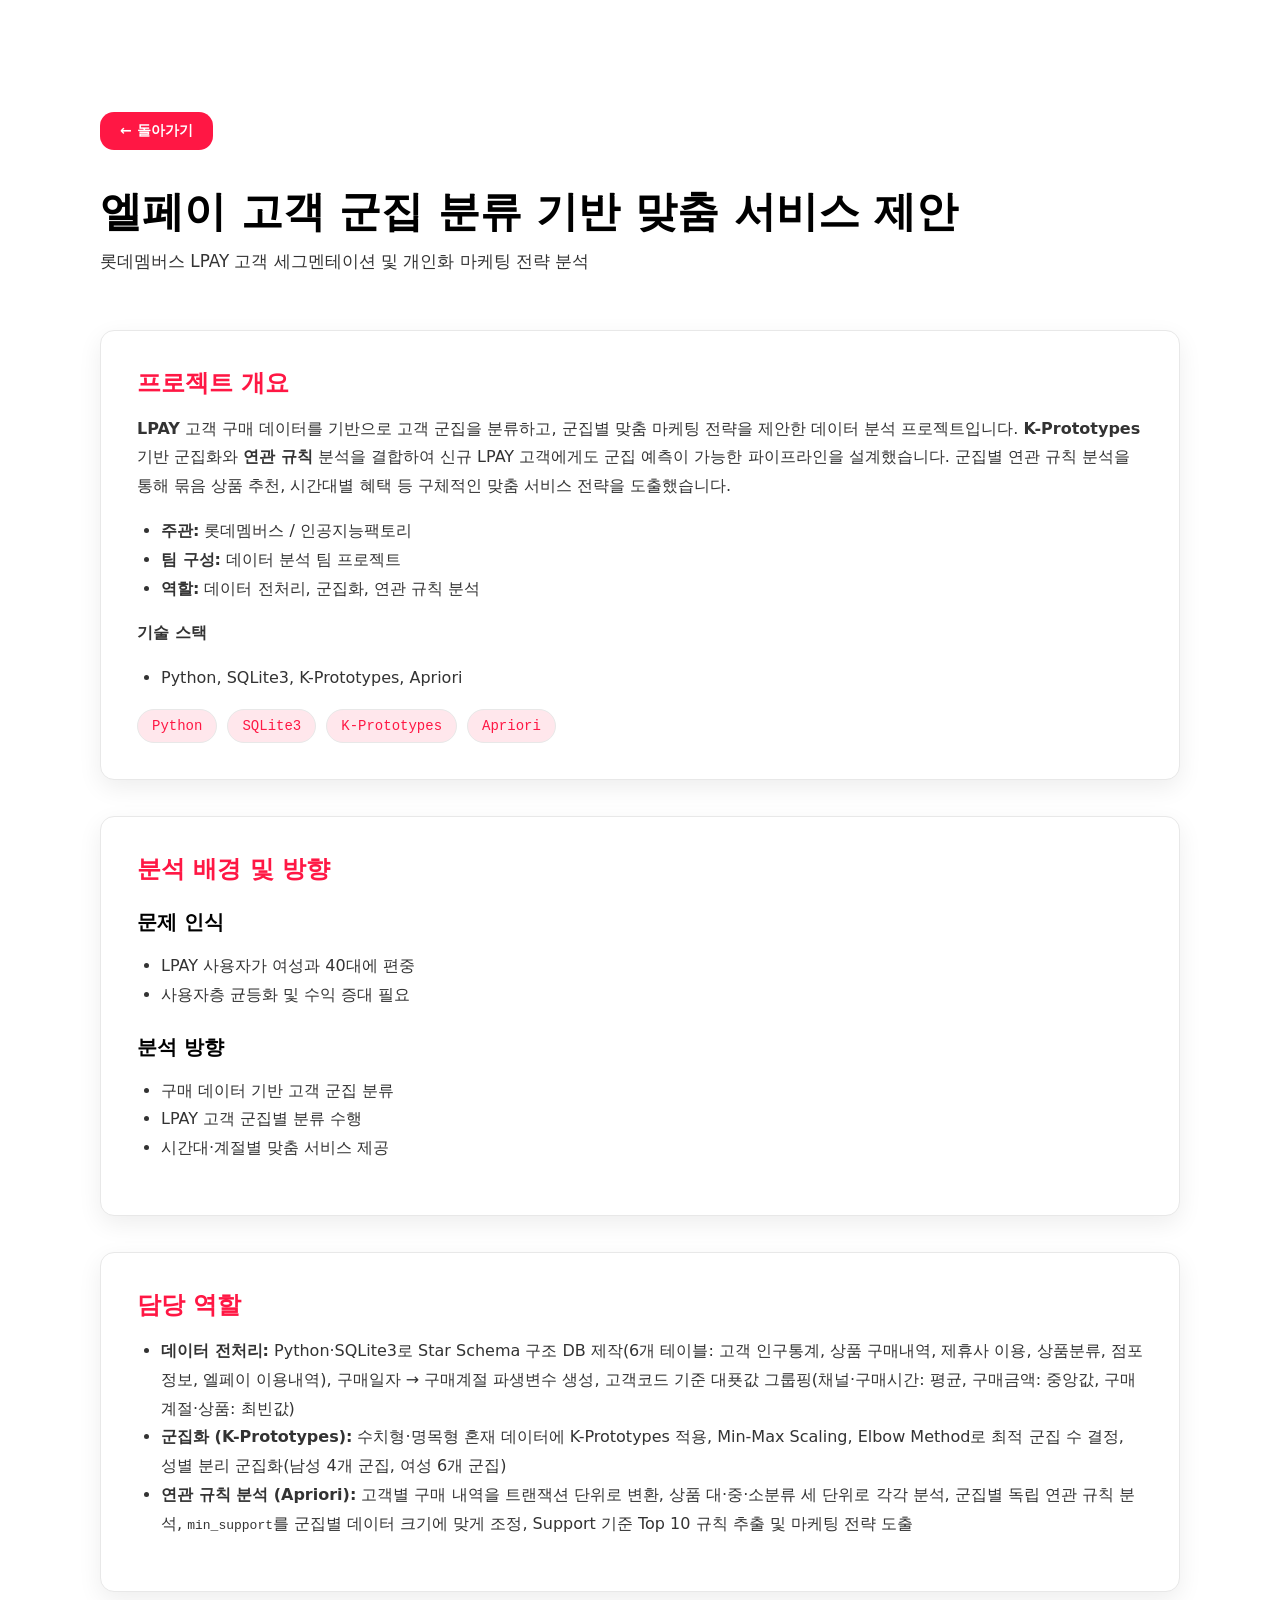
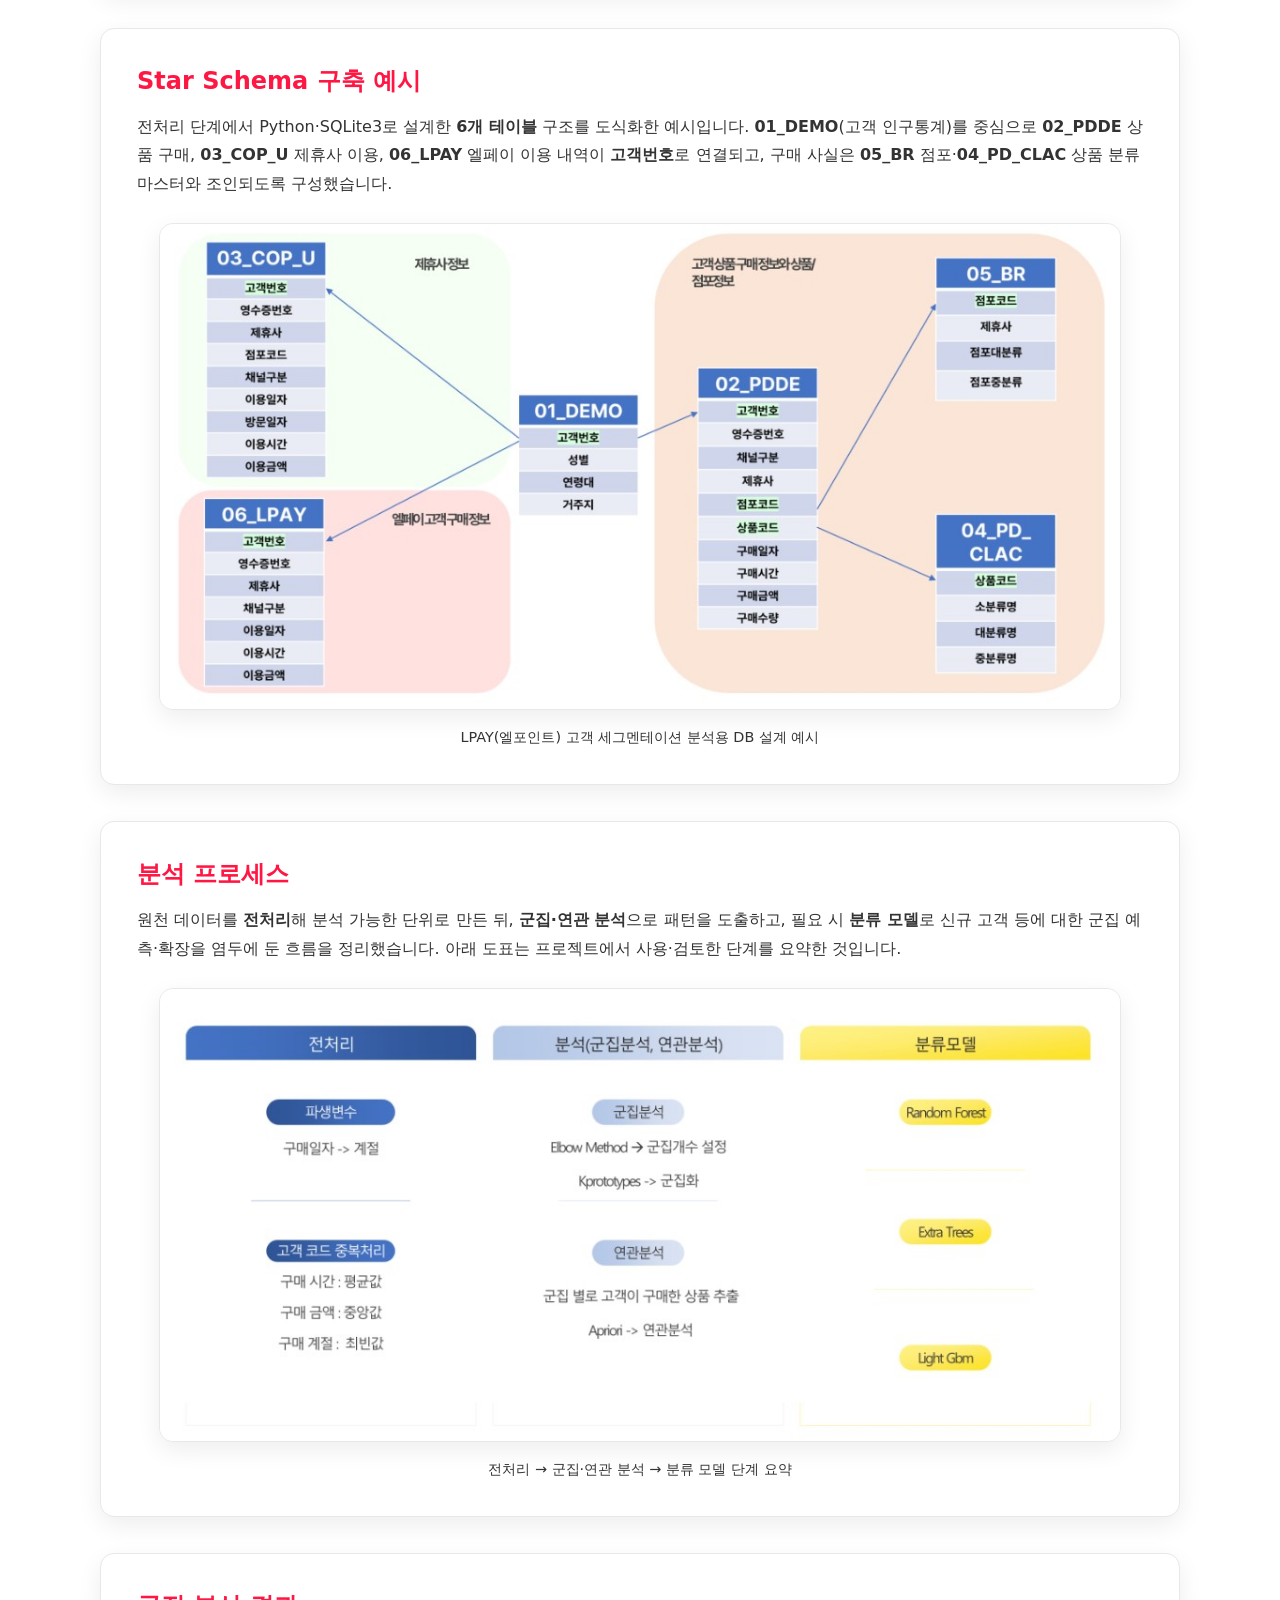
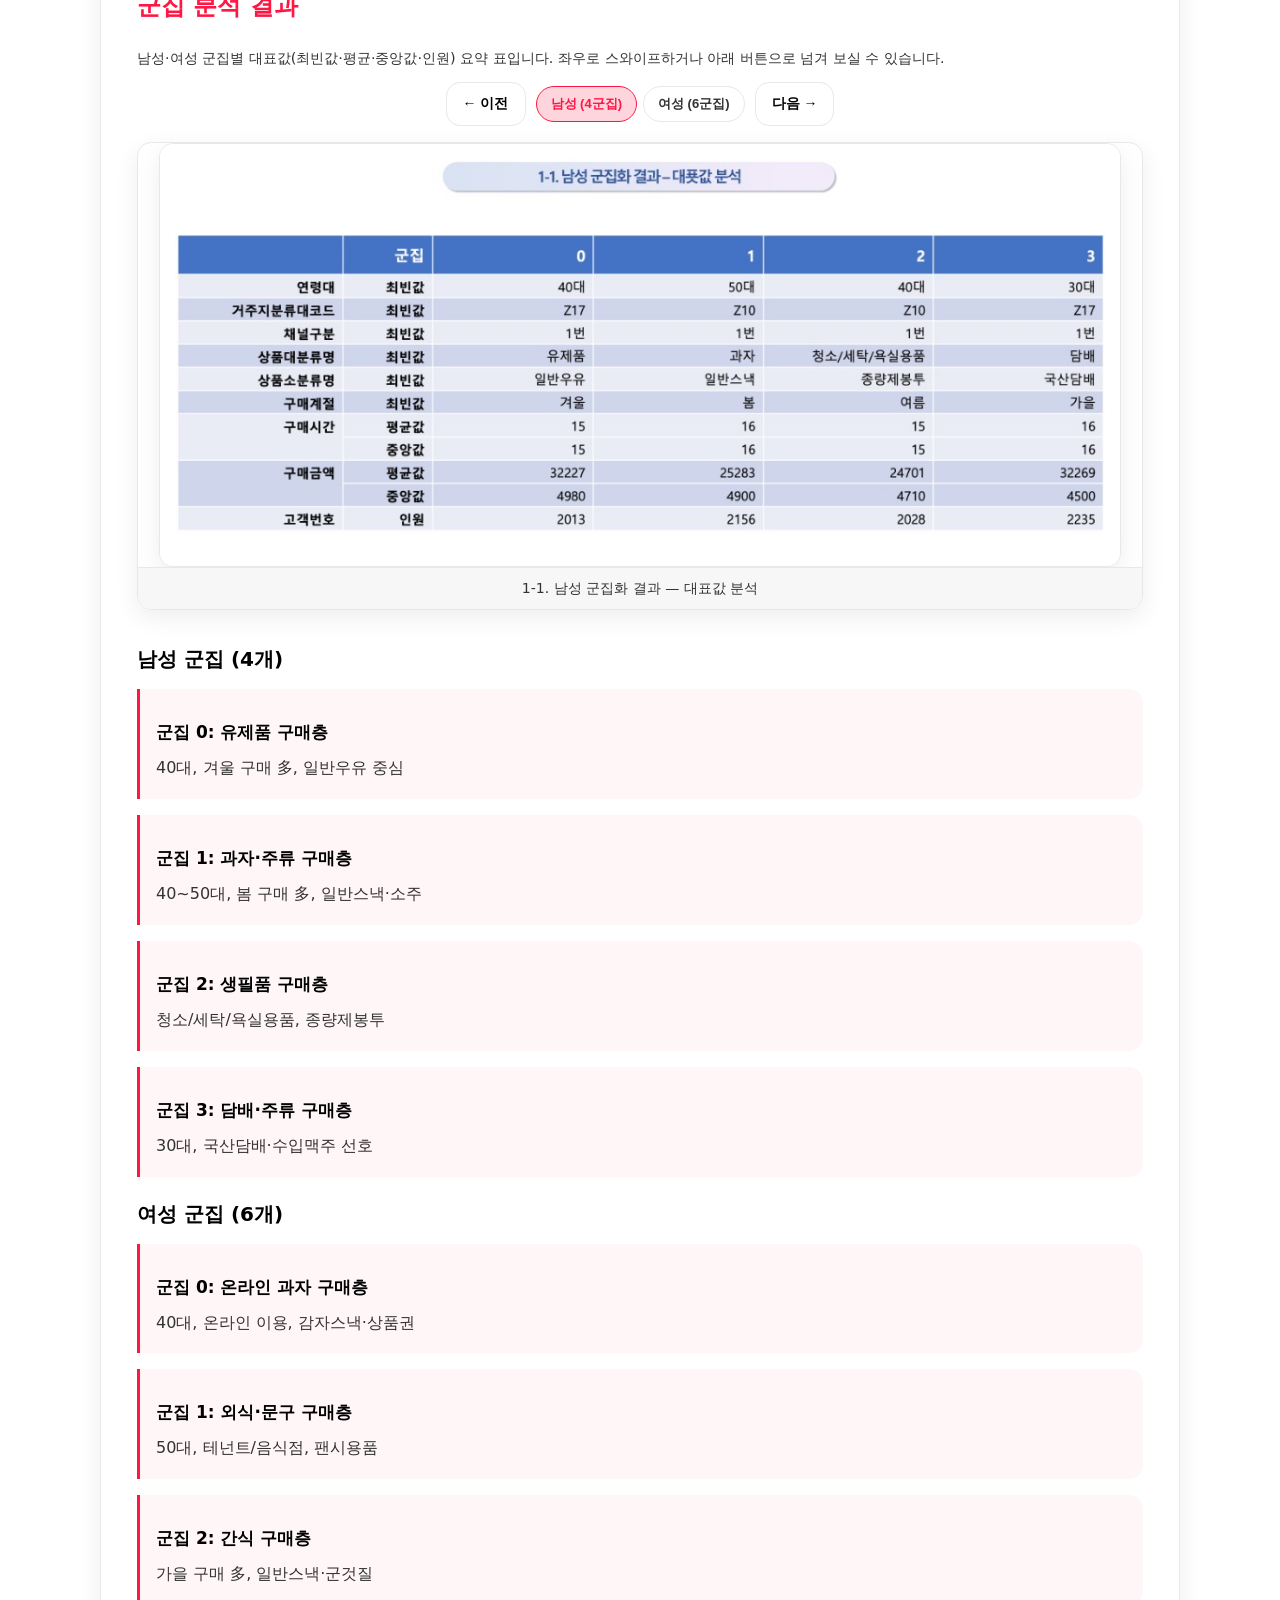
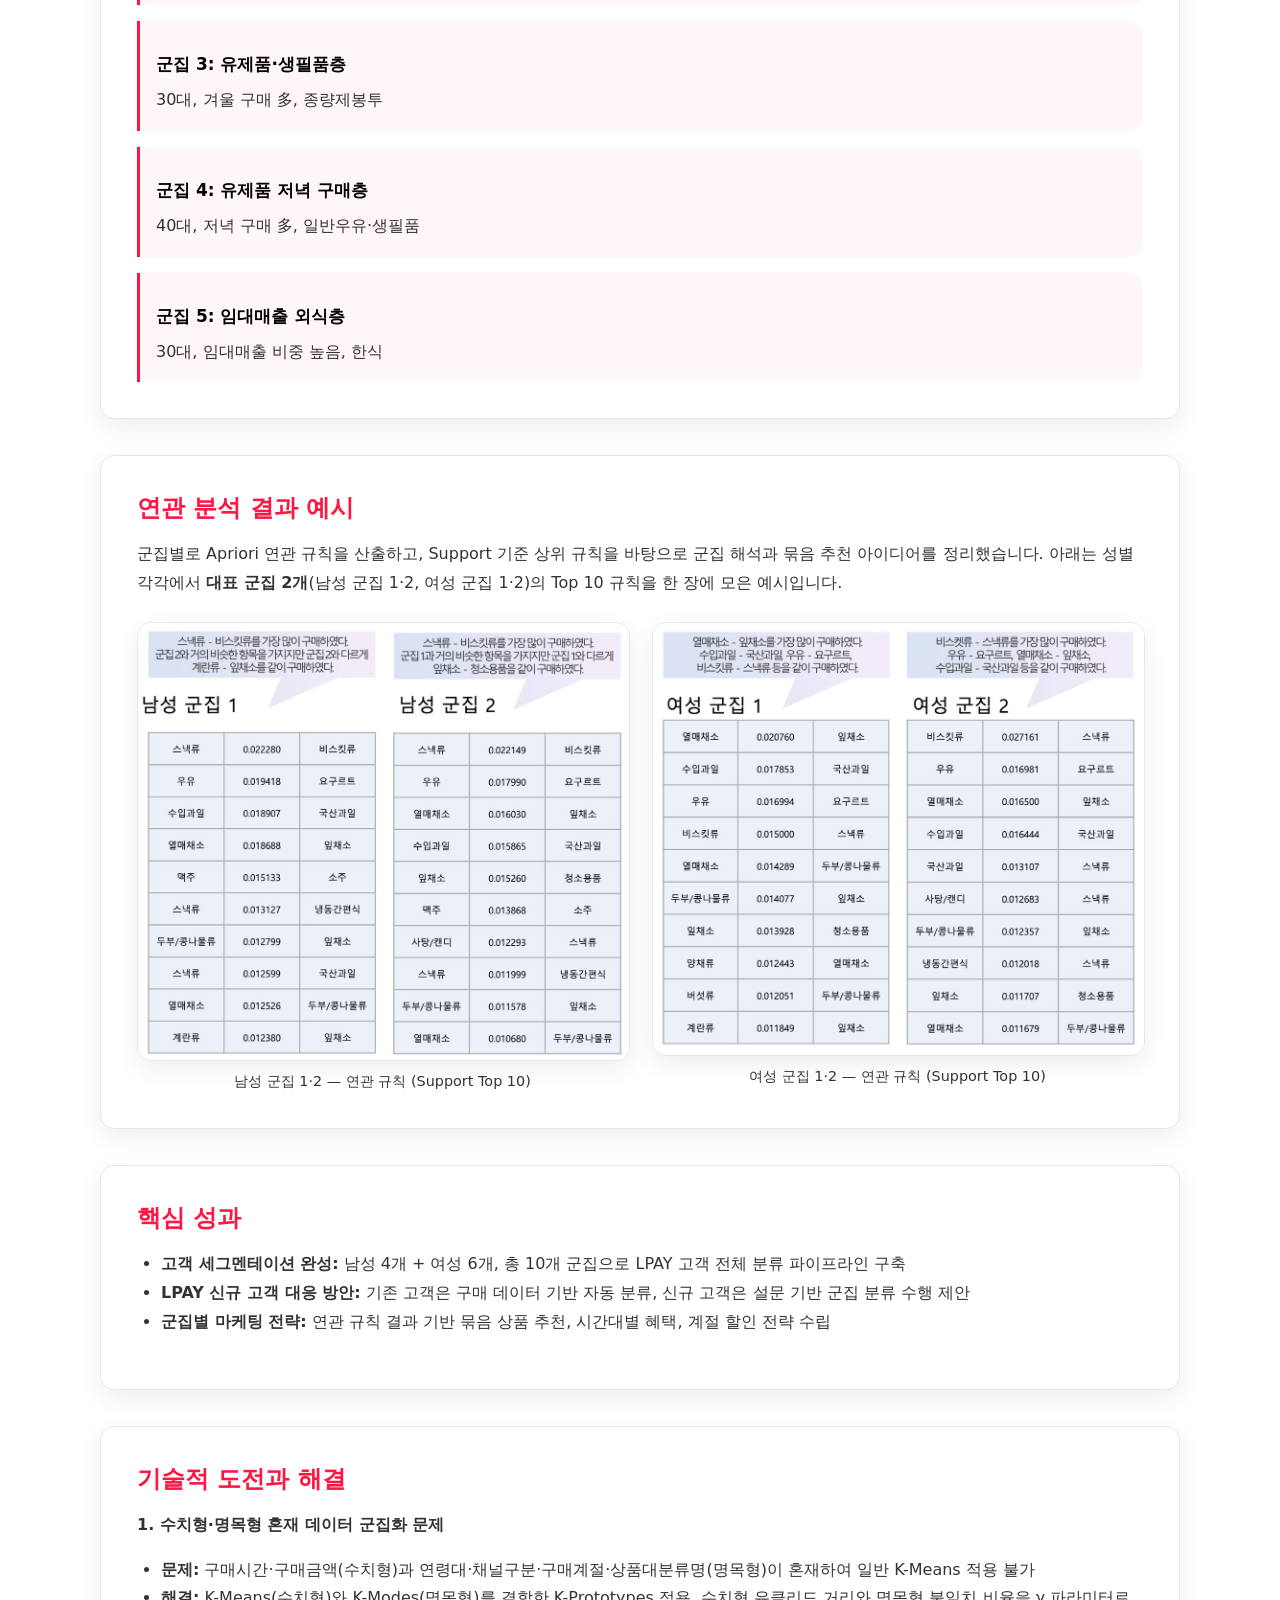
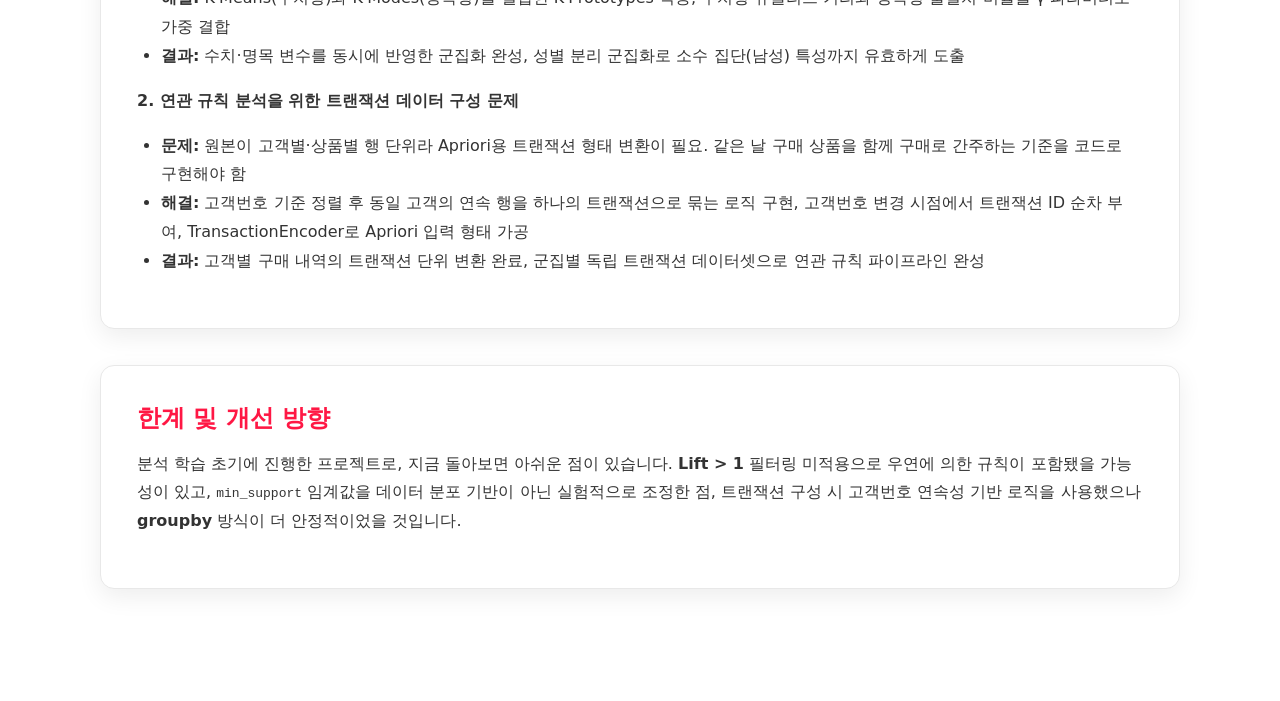
==== commit b3dbc3ab: "deploy: AnNion0/portfolio@a51507f6c57b1cd3793a2184a0574eb125228b5b" ====
--- a/project-lpay.html
+++ b/project-lpay.html
@@ -5,110 +5,11 @@
   <meta name="viewport" content="width=device-width, initial-scale=1" />
   <title>LPAY 고객 세그멘테이션 - Heeeun Ahn Portfolio</title>
   <link rel="stylesheet" href="style.css" />
-  <style>
-    .project-detail {
-      min-height: 100vh;
-      padding: calc(var(--space-6) * 2) var(--space-4);
-      background: var(--bg);
-    }
-    .back-link {
-      display: inline-flex;
-      align-items: center;
-      gap: 8px;
-      padding: 10px 20px;
-      background: var(--primary);
-      color: white;
-      text-decoration: none;
-      margin-bottom: var(--space-5);
-      border-radius: var(--radius);
-      font-weight: 600;
-      font-size: 14px;
-      transition: all 0.3s ease;
-    }
-    .back-link:hover {
-      background: color-mix(in srgb, var(--primary), black 20%);
-      transform: translateY(-2px);
-      box-shadow: 0 4px 12px rgba(0,0,0,.2);
-    }
-    .project-header { margin-bottom: var(--space-6); }
-    .project-title {
-      font-size: clamp(26px, 4vw, 42px);
-      font-weight: 800;
-      margin: 0;
-      line-height: 1.25;
-    }
-    .project-subtitle {
-      margin: var(--space-2) 0 0;
-      font-size: 1.05rem;
-      color: var(--text-weak);
-      font-weight: 500;
-      line-height: 1.5;
-    }
-    .project-content { display: grid; gap: var(--space-5); }
-    .section-block {
-      background: var(--bg-alt);
-      border: 1px solid var(--border);
-      border-radius: var(--radius);
-      padding: var(--space-5);
-      box-shadow: var(--shadow-1);
-    }
-    .section-block h2 {
-      margin: 0 0 var(--space-3);
-      font-size: 24px;
-      color: var(--primary);
-    }
-    .section-block h3 {
-      margin: var(--space-4) 0 var(--space-2);
-      font-size: 20px;
-      color: var(--text);
-      font-weight: 700;
-    }
-    .section-block h4 {
-      margin: var(--space-3) 0 var(--space-2);
-      font-size: 17px;
-      color: var(--text);
-      font-weight: 700;
-    }
-    .section-block p,
-    .section-block li { line-height: 1.8; color: var(--text-weak); }
-    .section-block ul { margin: var(--space-3) 0; padding-left: var(--space-4); }
-    .section-block ul ul { margin: var(--space-2) 0; }
-    .cluster-card {
-      margin-top: var(--space-3);
-      padding: var(--space-3);
-      border-left: 3px solid var(--primary);
-      background: color-mix(in srgb, var(--bg), var(--primary) 4%);
-      border-radius: 0 var(--radius) var(--radius) 0;
-    }
-    .cluster-card p { margin: 0.35rem 0 0; }
-    .tech-stack {
-      display: flex;
-      flex-wrap: wrap;
-      gap: 10px;
-      margin-top: var(--space-3);
-    }
-    .tech-tag {
-      padding: 8px 14px;
-      border-radius: 999px;
-      border: 1px solid var(--border);
-      background: color-mix(in srgb, var(--primary), transparent 90%);
-      font-family: var(--mono);
-      font-size: 14px;
-      color: var(--primary);
-    }
-    @media (max-width: 768px) {
-      .project-detail { padding: var(--space-4) var(--space-2); }
-      .section-block { padding: var(--space-3); }
-      .section-block h2 { font-size: 20px; }
-      .section-block h3 { font-size: 18px; }
-      .tech-tag { font-size: 12px; padding: 6px 10px; }
-    }
-  </style>
 </head>
 <body>
   <div class="project-detail">
     <div class="container">
-      <a href="index.html#projects" class="back-link" aria-label="프로젝트 목록으로 돌아가기">← 돌아가기</a>
+      <a href="projects-data.html" class="back-link" aria-label="데이터 프로젝트 목록으로 돌아가기">← 돌아가기</a>
 
       <div class="project-header">
         <h1 class="project-title">엘페이 고객 군집 분류 기반 맞춤 서비스 제안</h1>
@@ -178,8 +79,90 @@
           </ul>
         </div>
 
+        <div class="section-block" id="schema">
+          <h2>Star Schema 구축 예시</h2>
+          <p>
+            전처리 단계에서 Python·SQLite3로 설계한 <strong>6개 테이블</strong> 구조를 도식화한 예시입니다.
+            <strong>01_DEMO</strong>(고객 인구통계)를 중심으로 <strong>02_PDDE</strong> 상품 구매,
+            <strong>03_COP_U</strong> 제휴사 이용, <strong>06_LPAY</strong> 엘페이 이용 내역이 <strong>고객번호</strong>로 연결되고,
+            구매 사실은 <strong>05_BR</strong> 점포·<strong>04_PD_CLAC</strong> 상품 분류 마스터와 조인되도록 구성했습니다.
+          </p>
+          <figure class="schema-figure">
+            <img
+              src="image/lpay_star_schema.png"
+              alt="Star Schema: 01_DEMO 고객 인구통계를 중심으로 02_PDDE, 03_COP_U, 06_LPAY가 고객번호로 연결되고 05_BR 점포·04_PD_CLAC 상품분류와 연결되는 ER 다이어그램"
+              loading="lazy"
+            />
+            <figcaption>LPAY(엘포인트) 고객 세그멘테이션 분석용 DB 설계 예시</figcaption>
+          </figure>
+        </div>
+
+        <div class="section-block" id="process">
+          <h2>분석 프로세스</h2>
+          <p>
+            원천 데이터를 <strong>전처리</strong>해 분석 가능한 단위로 만든 뒤, <strong>군집·연관 분석</strong>으로 패턴을 도출하고,
+            필요 시 <strong>분류 모델</strong>로 신규 고객 등에 대한 군집 예측·확장을 염두에 둔 흐름을 정리했습니다.
+            아래 도표는 프로젝트에서 사용·검토한 단계를 요약한 것입니다.
+          </p>
+          <figure class="schema-figure">
+            <img
+              src="image/lpay_analysis_process.png"
+              alt="LPAY 분석 프로세스: 전처리(구매일자 기반 계절 파생, 고객코드별 구매시간 평균·금액 중앙값·계절 최빈값 집계), 분석(Elbow·K-Prototypes 군집, 군집별 Apriori 연관분석), 분류모델(Random Forest, Extra Trees, Light GBM) 순 흐름도"
+              loading="lazy"
+            />
+            <figcaption>전처리 → 군집·연관 분석 → 분류 모델 단계 요약</figcaption>
+          </figure>
+        </div>
+
         <div class="section-block" id="clusters">
           <h2>군집 분석 결과</h2>
+          <div
+            class="cluster-slider-wrap"
+            id="cluster-table-slider"
+            role="region"
+            aria-roledescription="캐러셀"
+            aria-label="성별 군집 대표값 분석 표"
+          >
+            <p class="cluster-slider-hint">
+              남성·여성 군집별 대표값(최빈값·평균·중앙값·인원) 요약 표입니다. 좌우로 스와이프하거나 아래 버튼으로 넘겨 보실 수 있습니다.
+            </p>
+            <div class="cluster-slider-toolbar">
+              <button type="button" class="cluster-slider-btn" data-cluster-slide="prev" aria-controls="cluster-slider-viewport">
+                ← 이전
+              </button>
+              <div class="cluster-slider-tabs" role="tablist" aria-label="표 선택">
+                <button type="button" class="cluster-slider-tab" role="tab" aria-selected="true" aria-controls="cluster-slide-0" id="cluster-tab-0" data-cluster-slide="0">
+                  남성 (4군집)
+                </button>
+                <button type="button" class="cluster-slider-tab" role="tab" aria-selected="false" aria-controls="cluster-slide-1" id="cluster-tab-1" data-cluster-slide="1">
+                  여성 (6군집)
+                </button>
+              </div>
+              <button type="button" class="cluster-slider-btn" data-cluster-slide="next" aria-controls="cluster-slider-viewport">
+                다음 →
+              </button>
+            </div>
+            <div class="cluster-slider-viewport" id="cluster-slider-viewport" tabindex="0" aria-live="polite">
+              <figure class="cluster-slide schema-figure" id="cluster-slide-0" role="tabpanel" aria-labelledby="cluster-tab-0">
+                <img
+                  src="image/lpay_cluster_male.png"
+                  alt="남성 군집화 결과 대표값 분석: 연령대·거주지·채널·상품 대·소분류·구매계절·구매시간·구매금액·고객수를 군집 0~3별로 정리한 표"
+                  loading="eager"
+                  decoding="async"
+                />
+                <figcaption>1-1. 남성 군집화 결과 — 대표값 분석</figcaption>
+              </figure>
+              <figure class="cluster-slide schema-figure" id="cluster-slide-1" role="tabpanel" aria-labelledby="cluster-tab-1">
+                <img
+                  src="image/lpay_cluster_female.png"
+                  alt="여성 군집화 결과 대표값 분석: 연령대·거주지·채널·상품 대·소분류·구매계절·구매시간·구매금액·고객수를 군집 0~5별로 정리한 표"
+                  loading="lazy"
+                  decoding="async"
+                />
+                <figcaption>2-1. 여성 군집화 결과 — 대표값 분석</figcaption>
+              </figure>
+            </div>
+          </div>
 
           <h3>남성 군집 (4개)</h3>
           <div class="cluster-card">
@@ -223,6 +206,34 @@
           <div class="cluster-card">
             <h4>군집 5: 임대매출 외식층</h4>
             <p>30대, 임대매출 비중 높음, 한식</p>
+          </div>
+        </div>
+
+        <div class="section-block" id="association">
+          <h2>연관 분석 결과 예시</h2>
+          <p>
+            군집별로 Apriori 연관 규칙을 산출하고, Support 기준 상위 규칙을 바탕으로 군집 해석과 묶음 추천 아이디어를 정리했습니다.
+            아래는 성별 각각에서 <strong>대표 군집 2개</strong>(남성 군집 1·2, 여성 군집 1·2)의 Top 10 규칙을 한 장에 모은 예시입니다.
+          </p>
+          <div class="assoc-pair-row" aria-label="남성·여성 연관분석 결과 나란히 보기">
+            <figure>
+              <img
+                src="image/lpay_association_male.png"
+                alt="남성 군집 1·2 연관분석: 상품 중분류 쌍별 Support 상위 10개 규칙과 군집별 요약 말풍선"
+                loading="lazy"
+                decoding="async"
+              />
+              <figcaption>남성 군집 1·2 — 연관 규칙 (Support Top 10)</figcaption>
+            </figure>
+            <figure>
+              <img
+                src="image/lpay_association_female.png"
+                alt="여성 군집 1·2 연관분석: 상품 중분류 쌍별 Support 상위 10개 규칙과 군집별 요약 말풍선"
+                loading="lazy"
+                decoding="async"
+              />
+              <figcaption>여성 군집 1·2 — 연관 규칙 (Support Top 10)</figcaption>
+            </figure>
           </div>
         </div>
 
@@ -265,5 +276,74 @@
       </div>
     </div>
   </div>
+  <script>
+    (function () {
+      var viewport = document.getElementById('cluster-slider-viewport');
+      if (!viewport) return;
+
+      var tabs = Array.prototype.slice.call(
+        document.querySelectorAll('#cluster-table-slider .cluster-slider-tab')
+      );
+
+      function slideCount() {
+        return viewport.children.length;
+      }
+
+      function currentIndex() {
+        var w = viewport.clientWidth;
+        if (!w) return 0;
+        var i = Math.round(viewport.scrollLeft / w);
+        return Math.max(0, Math.min(slideCount() - 1, i));
+      }
+
+      function setTabState(index) {
+        tabs.forEach(function (tab, i) {
+          tab.setAttribute('aria-selected', i === index ? 'true' : 'false');
+        });
+      }
+
+      function goTo(index) {
+        var max = slideCount() - 1;
+        var i = Math.max(0, Math.min(max, index));
+        viewport.scrollTo({
+          left: i * viewport.clientWidth,
+          behavior: 'smooth',
+        });
+        setTabState(i);
+      }
+
+      function syncFromScroll() {
+        setTabState(currentIndex());
+      }
+
+      var scrollScheduled;
+      viewport.addEventListener('scroll', function () {
+        if (scrollScheduled) return;
+        scrollScheduled = requestAnimationFrame(function () {
+          scrollScheduled = null;
+          syncFromScroll();
+        });
+      });
+
+      viewport.addEventListener('scrollend', syncFromScroll);
+
+      document.getElementById('cluster-table-slider').addEventListener('click', function (e) {
+        var t = e.target;
+        if (!(t instanceof HTMLElement)) return;
+        var action = t.getAttribute('data-cluster-slide');
+        if (!action) return;
+        var idx = currentIndex();
+        if (action === 'prev') goTo(idx - 1);
+        else if (action === 'next') goTo(idx + 1);
+        else if (/^\d+$/.test(action)) goTo(parseInt(action, 10));
+      });
+
+      window.addEventListener('resize', function () {
+        goTo(currentIndex());
+      });
+
+      setTabState(0);
+    })();
+  </script>
 </body>
 </html>
--- a/style.css
+++ b/style.css
@@ -1,12 +1,13 @@
 /* Design Tokens */
 :root {
-  --bg: #c7dad6;
-  --bg-alt: #f6f8f9;
-  --text: #1a1e24;
-  --text-weak: #5b6675;
-  --primary: #7F8CAA;
-  --accent: #9ab3c2;
-  --border: #cfd8df;
+  color-scheme: light;
+  --bg: #ffffff;
+  --bg-alt: #ffffff;
+  --text: #000000;
+  --text-weak: #333333;
+  --primary: #ff1744;
+  --accent: #c51162;
+  --border: #e8e8e8;
 
   --space-1: 6px;
   --space-2: 10px;
@@ -16,25 +17,11 @@
   --space-6: 56px;
 
   --radius: 14px;
-  --shadow-1: 0 10px 24px rgba(0,0,0,.08);
+  --shadow-1: 0 8px 24px rgba(0, 0, 0, 0.07);
 
   --font-sans: "Pretendard", system-ui, -apple-system, Segoe UI, Roboto,
     "Noto Sans KR", Arial, "Apple SD Gothic Neo", "Malgun Gothic", sans-serif;
   --mono: ui-monospace, SFMono-Regular, Menlo, Consolas, "Liberation Mono", monospace;
-}
-
-/* 다크 모드 */
-@media (prefers-color-scheme: dark) {
-  :root {
-    --bg: #1c2224;
-    --bg-alt: #252c30;
-    --text: #eef2f3;
-    --text-weak: #aeb9c2;
-    --primary: #9ab3ff;
-    --accent: #4a6273;
-    --border: #344149;
-    --shadow-1: 0 10px 24px rgba(0,0,0,.45);
-  }
 }
 
 /* Global & Layout */
@@ -84,21 +71,22 @@
 }
 .hash-nav a {
   text-decoration: none;
-  color: var(--primary);
+  color: var(--text);
   font-weight: 500;
   font-size: 18px;
   padding: 10px 20px;
   border-radius: 999px;
-  background: color-mix(in srgb, var(--bg-alt), transparent 50%);
-  border: 1px solid transparent;
+  background: #f5f5f5;
+  border: 1px solid var(--border);
   transition: all 0.3s ease;
   cursor: pointer;
 }
 .hash-nav a:hover { 
-  background: var(--bg-alt);
-  border-color: var(--border);
+  background: #ffffff;
+  border-color: var(--primary);
+  color: var(--primary);
   transform: translateY(-2px);
-  box-shadow: 0 4px 12px rgba(0,0,0,.1);
+  box-shadow: 0 4px 12px rgba(255, 23, 68, 0.15);
 }
 .hash-nav a.active {
   background: var(--primary);
@@ -106,6 +94,143 @@
   border-color: var(--primary);
   font-weight: 600;
 }
+.hash-nav a[aria-current="page"] {
+  background: var(--primary);
+  color: white;
+  border-color: var(--primary);
+  font-weight: 600;
+}
+
+/* Projects 허브 (메인) */
+.projects-hub-lead {
+  text-align: center;
+  max-width: 36rem;
+  margin: 0 auto var(--space-5);
+  color: var(--text-weak);
+  line-height: 1.75;
+  font-size: 1.05rem;
+}
+.projects-hub-grid {
+  display: grid;
+  gap: var(--space-4);
+  max-width: 720px;
+  margin: 0 auto;
+}
+@media (min-width: 640px) {
+  .projects-hub-grid {
+    grid-template-columns: repeat(2, 1fr);
+  }
+}
+.projects-hub-card {
+  display: flex;
+  flex-direction: column;
+  align-items: flex-start;
+  gap: var(--space-2);
+  padding: var(--space-5);
+  background: var(--bg-alt);
+  border: 1px solid var(--border);
+  border-radius: var(--radius);
+  box-shadow: var(--shadow-1);
+  text-decoration: none;
+  color: inherit;
+  transition: transform 0.25s ease, box-shadow 0.25s ease, border-color 0.25s ease;
+}
+.projects-hub-card:hover {
+  transform: translateY(-4px);
+  box-shadow: 0 14px 32px rgba(0,0,0,.12);
+  border-color: var(--primary);
+}
+.projects-hub-card-label {
+  font-family: var(--mono);
+  font-size: 13px;
+  font-weight: 600;
+  color: var(--primary);
+  letter-spacing: 0.04em;
+}
+.projects-hub-card-title {
+  font-size: 1.35rem;
+  font-weight: 800;
+  color: var(--text);
+}
+.projects-hub-card-desc {
+  font-size: 14px;
+  color: var(--text-weak);
+  line-height: 1.55;
+}
+.projects-hub-card-cta {
+  margin-top: auto;
+  padding-top: var(--space-2);
+  font-family: var(--mono);
+  font-size: 14px;
+  font-weight: 600;
+  color: var(--primary);
+}
+
+/* 데이터 프로젝트 / 개발 프로젝트 서브페이지 */
+.projects-subpage-body {
+  margin: 0;
+  min-height: 100vh;
+  background: var(--bg);
+}
+.projects-site-nav {
+  position: fixed;
+  top: 12px;
+  left: 50%;
+  transform: translateX(-50%);
+  max-width: calc(100vw - 24px);
+  flex-wrap: wrap;
+  justify-content: center;
+}
+.projects-subpage {
+  padding: calc(72px + var(--space-5)) var(--space-4) var(--space-6);
+}
+.projects-subpage .section-title {
+  margin-bottom: var(--space-2);
+}
+.projects-subpage-lead {
+  margin: 0 0 var(--space-5);
+  color: var(--text-weak);
+  line-height: 1.65;
+  font-size: 1.02rem;
+}
+.subpage-back {
+  margin: 0 0 var(--space-4);
+}
+.subpage-back a {
+  display: inline-flex;
+  align-items: center;
+  gap: 6px;
+  font-family: var(--mono);
+  font-size: 14px;
+  font-weight: 600;
+  color: var(--primary);
+  text-decoration: none;
+}
+.subpage-back a:hover {
+  text-decoration: underline;
+}
+.projects-subpage .project-group {
+  margin-bottom: var(--space-6);
+}
+.projects-subpage .group-title {
+  margin: 0 0 var(--space-3);
+  font-size: 1.1rem;
+  font-weight: 700;
+  color: var(--text);
+  font-family: var(--mono);
+}
+.projects-subpage-crosslink {
+  margin-top: var(--space-6);
+  padding-top: var(--space-4);
+  border-top: 1px solid var(--border);
+  color: var(--text-weak);
+  line-height: 1.7;
+  text-align: center;
+}
+.projects-subpage-crosslink a {
+  color: var(--primary);
+  font-weight: 600;
+}
 
 /* About Me */
 .about-grid {
@@ -163,7 +288,14 @@
   align-items: center;
   gap: 8px;
 }
-.meta-item a { color: inherit; text-decoration: none; }
+.meta-item a {
+  color: var(--text);
+  text-decoration: none;
+}
+.meta-item a:hover {
+  color: var(--primary);
+  text-decoration: underline;
+}
 .icon { line-height: 0; display: inline-flex; color: var(--primary); }
 
 .tags {
@@ -176,14 +308,14 @@
   padding: 6px 10px;
   border-radius: 999px;
   color: var(--text-weak);
-  background: color-mix(in srgb, var(--bg-alt), transparent 30%);
+  background: #fafafa;
 }
 
 .about-photo {
   justify-self: end;
   max-width: min(190px, 26vw);
   aspect-ratio: 4 / 5;
-  background: linear-gradient(180deg, color-mix(in srgb, var(--accent), transparent 20%), transparent);
+  background: linear-gradient(180deg, color-mix(in srgb, var(--primary), transparent 92%), transparent);
   border: 2px solid var(--border);
   border-radius: 18px;
   display: grid; place-items: center;
@@ -216,15 +348,12 @@
   .skill-grid { grid-template-columns: repeat(3, 1fr); }
 }
 .card {
-  background: white;
+  background: var(--bg-alt);
   color: var(--text);
   border: 1px solid var(--border);
   border-radius: var(--radius);
   box-shadow: var(--shadow-1);
   padding: var(--space-4);
-}
-@media (prefers-color-scheme: dark) {
-  .card { background: #2a3236; }
 }
 .card h3 {
   margin: 0 0 var(--space-2);
@@ -238,7 +367,7 @@
   padding: 6px 8px;
   border-radius: 999px;
   border: 1px solid var(--border);
-  background: color-mix(in srgb, var(--bg), white 70%);
+  background: #f5f5f5;
   font-family: var(--mono);
   font-size: 12px;
   white-space: nowrap;
@@ -301,9 +430,10 @@
   text-align: center;
 }
 .proj a:hover {
-  background: color-mix(in srgb, var(--primary), black 20%);
+  background: color-mix(in srgb, var(--primary), black 12%);
+  color: #ffffff;
   transform: translateY(-2px);
-  box-shadow: 0 4px 12px rgba(0,0,0,.2);
+  box-shadow: 0 4px 16px rgba(255, 23, 68, 0.35);
 }
 
 /* Experience / Certificate */
@@ -618,7 +748,7 @@
 }
 
 .modal-close:hover {
-  color: var(--accent);
+  color: var(--primary);
 }
 
 /* 반응형 - 모바일 */
@@ -1003,3 +1133,640 @@
     grid-template-columns: repeat(2, 1fr);
   }
 }
+
+/* ---------- 프로젝트 상세 공통 (project-*.html) ---------- */
+.project-detail {
+  min-height: 100vh;
+  padding: calc(var(--space-6) * 2) var(--space-4);
+  background: var(--bg);
+}
+.project-detail .back-link {
+  display: inline-flex;
+  align-items: center;
+  gap: 8px;
+  padding: 10px 20px;
+  background: var(--primary);
+  color: #ffffff;
+  text-decoration: none;
+  margin-bottom: var(--space-5);
+  border-radius: var(--radius);
+  font-weight: 600;
+  font-size: 14px;
+  transition: background 0.2s ease, transform 0.2s ease, box-shadow 0.2s ease;
+}
+.project-detail .back-link:hover {
+  background: color-mix(in srgb, var(--primary), black 12%);
+  transform: translateY(-2px);
+  box-shadow: 0 4px 16px rgba(255, 23, 68, 0.3);
+}
+.project-detail .back-link:focus-visible {
+  outline: 2px solid var(--primary);
+  outline-offset: 3px;
+}
+.project-detail .project-header {
+  margin-bottom: var(--space-6);
+}
+.project-detail .project-title {
+  font-size: clamp(26px, 4vw, 42px);
+  font-weight: 800;
+  margin: 0;
+  line-height: 1.25;
+  color: var(--text);
+}
+.project-detail .project-subtitle {
+  margin: var(--space-2) 0 0;
+  font-size: 1.05rem;
+  color: var(--text-weak);
+  font-weight: 500;
+  line-height: 1.5;
+}
+.project-detail .project-content {
+  display: grid;
+  gap: var(--space-5);
+}
+.project-detail .section-block {
+  background: var(--bg-alt);
+  border: 1px solid var(--border);
+  border-radius: var(--radius);
+  padding: var(--space-5);
+  box-shadow: var(--shadow-1);
+}
+.project-detail .section-block h2 {
+  margin: 0 0 var(--space-3);
+  font-size: 24px;
+  color: var(--primary);
+}
+.project-detail .section-block h3 {
+  margin: var(--space-4) 0 var(--space-2);
+  font-size: 20px;
+  color: var(--text);
+  font-weight: 700;
+}
+.project-detail .section-block h4 {
+  margin: var(--space-3) 0 var(--space-2);
+  font-size: 17px;
+  color: var(--text);
+  font-weight: 700;
+}
+.project-detail .section-block p,
+.project-detail .section-block li {
+  line-height: 1.8;
+  color: var(--text-weak);
+}
+.project-detail .section-block ul {
+  margin: var(--space-3) 0;
+  padding-left: var(--space-4);
+}
+.project-detail .section-block ul ul {
+  margin: var(--space-2) 0;
+}
+.project-detail .section-block-note {
+  margin-top: var(--space-3);
+  color: var(--text-weak);
+  font-size: 14px;
+  line-height: 1.6;
+}
+.project-detail .tech-stack {
+  display: flex;
+  flex-wrap: wrap;
+  gap: 10px;
+  margin-top: var(--space-3);
+}
+.project-detail .tech-tag {
+  padding: 8px 14px;
+  border-radius: 999px;
+  border: 1px solid var(--border);
+  background: color-mix(in srgb, var(--primary), transparent 90%);
+  font-family: var(--mono);
+  font-size: 14px;
+  color: var(--primary);
+  font-weight: 500;
+}
+.project-detail .image-gallery h2 {
+  margin: 0 0 var(--space-3);
+}
+.project-detail .carousel-wrapper {
+  position: relative;
+  max-width: min(900px, 100%);
+  margin: 0 auto;
+  display: flex;
+  align-items: center;
+  gap: var(--space-4);
+}
+.project-detail .carousel {
+  overflow: hidden;
+  flex: 1;
+  border-radius: var(--radius);
+  box-shadow: var(--shadow-1);
+  background: var(--bg);
+}
+.project-detail .carousel-track {
+  display: flex;
+  transition: transform 0.4s ease-in-out;
+}
+/* 슬라이드당 한 칸: 데스크톱 프레임+모바일 UI GIF도 가로로 늘려 찌그러지지 않게 가운데 맞춤 */
+.project-detail .carousel-slide {
+  flex: 0 0 100%;
+  width: 100%;
+  min-width: 0;
+  box-sizing: border-box;
+  display: flex;
+  justify-content: center;
+  align-items: flex-start;
+  background: #fafafa;
+}
+.project-detail .carousel-slide img {
+  width: auto;
+  max-width: 100%;
+  height: auto;
+  max-height: min(88vh, 920px);
+  object-fit: contain;
+  object-position: top center;
+  display: block;
+  flex-shrink: 0;
+  vertical-align: top;
+}
+.project-detail .prev-btn,
+.project-detail .next-btn {
+  background: var(--primary);
+  border: none;
+  color: #ffffff;
+  font-size: 32px;
+  width: 50px;
+  height: 50px;
+  border-radius: 50%;
+  cursor: pointer;
+  transition: background 0.2s ease, transform 0.2s ease;
+  flex-shrink: 0;
+  display: flex;
+  align-items: center;
+  justify-content: center;
+  z-index: 10;
+  line-height: 1;
+}
+.project-detail .prev-btn:hover,
+.project-detail .next-btn:hover {
+  background: color-mix(in srgb, var(--primary), black 12%);
+  transform: scale(1.08);
+}
+.project-detail .prev-btn:focus-visible,
+.project-detail .next-btn:focus-visible {
+  outline: 2px solid var(--primary);
+  outline-offset: 3px;
+}
+.project-detail .carousel-wrapper--narrow {
+  max-width: 420px;
+  gap: var(--space-3);
+}
+.project-detail figure {
+  margin: var(--space-4) 0;
+}
+.project-detail figure img {
+  width: 100%;
+  border-radius: var(--radius);
+  box-shadow: var(--shadow-1);
+  display: block;
+  object-fit: contain;
+  object-position: top center;
+  max-height: min(88vh, 920px);
+  background: #fafafa;
+}
+.project-detail figure.small-image {
+  max-width: 400px;
+  margin-left: auto;
+  margin-right: auto;
+}
+.project-detail figure figcaption {
+  text-align: center;
+  color: var(--text-weak);
+  margin-top: var(--space-2);
+  font-size: 14px;
+  line-height: 1.5;
+}
+.project-detail .single-media {
+  max-width: 900px;
+  margin: 0 auto;
+  border-radius: var(--radius);
+  overflow: hidden;
+  box-shadow: var(--shadow-1);
+  aspect-ratio: 16 / 9;
+  background: #ffffff;
+}
+.project-detail .single-media video,
+.project-detail .single-media img {
+  width: 100%;
+  display: block;
+}
+.project-detail .image-scroll-box {
+  width: min(850px, 100%);
+  height: 478px;
+  margin: 0 auto;
+  overflow-y: auto;
+  overflow-x: hidden;
+  border-radius: var(--radius);
+  box-shadow: var(--shadow-1);
+  border: 1px solid var(--border);
+}
+.project-detail .image-scroll-box img {
+  width: min(850px, 100%);
+  height: auto;
+  display: block;
+  object-fit: contain;
+  object-position: top center;
+  background: #fafafa;
+}
+.project-detail .scenario-block-lead {
+  margin: 0 0 var(--space-5);
+  padding: var(--space-4);
+  background: color-mix(in srgb, var(--bg), var(--primary) 6%);
+  border-radius: var(--radius);
+  border: 1px solid var(--border);
+  color: var(--text-weak);
+  line-height: 1.75;
+  font-size: 0.98rem;
+}
+.project-detail .scenario-block-lead strong {
+  color: var(--text);
+}
+.project-detail .scenario-step {
+  margin-bottom: var(--space-6);
+  padding-bottom: var(--space-5);
+  border-bottom: 1px solid var(--border);
+}
+.project-detail .scenario-step:last-of-type {
+  border-bottom: none;
+  margin-bottom: 0;
+  padding-bottom: 0;
+}
+.project-detail .scenario-step h3 {
+  margin: 0 0 var(--space-2);
+  font-size: 1.15rem;
+  color: var(--primary);
+}
+.project-detail .scenario-step > p {
+  margin: 0 0 var(--space-2);
+  color: var(--text-weak);
+  line-height: 1.7;
+  font-size: 0.95rem;
+}
+.project-detail .scenario-step > ul {
+  margin-top: var(--space-2);
+}
+.project-detail .scenario-media {
+  display: flex;
+  flex-direction: column;
+  gap: var(--space-3);
+  margin-top: var(--space-3);
+}
+.project-detail .scenario-media img {
+  width: 100%;
+  max-width: 380px;
+  margin: 0 auto;
+  display: block;
+  border-radius: var(--radius);
+  box-shadow: var(--shadow-1);
+}
+.project-detail .scenario-media-row {
+  display: flex;
+  flex-wrap: wrap;
+  gap: var(--space-3);
+  justify-content: center;
+  margin-top: var(--space-3);
+}
+.project-detail .scenario-media-row img {
+  width: 100%;
+  max-width: 320px;
+  border-radius: var(--radius);
+  box-shadow: var(--shadow-1);
+}
+.project-detail .scenario-flow-summary {
+  margin-top: var(--space-5);
+  padding: var(--space-4);
+  background: color-mix(in srgb, var(--primary), transparent 92%);
+  border-radius: var(--radius);
+  border: 1px solid var(--border);
+}
+.project-detail .scenario-flow-summary h3 {
+  margin: 0 0 var(--space-2);
+  font-size: 1.05rem;
+  color: var(--text);
+}
+.project-detail .scenario-flow-summary p {
+  margin: 0;
+  font-size: 0.95rem;
+}
+.project-detail .scenario-carousel-hint {
+  margin: var(--space-4) 0 var(--space-2);
+  font-size: 0.92rem;
+  color: var(--text-weak);
+  line-height: 1.55;
+}
+.project-detail .highlight {
+  color: var(--primary);
+  font-weight: 600;
+}
+.project-detail .result-table {
+  width: 100%;
+  border-collapse: collapse;
+  margin-top: var(--space-3);
+  background: var(--bg);
+  border: 1px solid var(--border);
+  border-radius: var(--radius);
+  overflow: hidden;
+}
+.project-detail .result-table th,
+.project-detail .result-table td {
+  padding: 14px 20px;
+  text-align: center;
+  border-right: 1px solid var(--border);
+  border-bottom: 1px solid var(--border);
+}
+.project-detail .result-table th:last-child,
+.project-detail .result-table td:last-child {
+  border-right: none;
+}
+.project-detail .result-table th {
+  background: color-mix(in srgb, var(--primary), transparent 92%);
+  color: var(--primary);
+  font-weight: 700;
+  font-size: 15px;
+}
+.project-detail .result-table tbody tr:hover {
+  background: color-mix(in srgb, var(--primary), transparent 96%);
+}
+.project-detail .result-table tbody tr:last-child td {
+  border-bottom: none;
+}
+.project-detail .result-table td {
+  color: var(--text-weak);
+  font-size: 14px;
+}
+.project-detail .result-table td:first-child,
+.project-detail .result-table td:nth-child(2) {
+  font-weight: 600;
+  color: var(--text);
+}
+@media (min-width: 769px) and (max-width: 1024px) {
+  .project-detail .carousel-wrapper--narrow {
+    max-width: 380px;
+  }
+  .project-detail .carousel-wrapper:not(.carousel-wrapper--narrow) {
+    max-width: min(700px, 100%);
+  }
+  .project-detail .image-scroll-box {
+    width: 100%;
+    max-width: 700px;
+    height: 450px;
+  }
+  .project-detail .image-scroll-box img {
+    width: 100%;
+  }
+}
+@media (max-width: 768px) {
+  .project-detail {
+    padding: var(--space-4) var(--space-2);
+  }
+  .project-detail .project-title {
+    font-size: clamp(22px, 5.5vw, 32px);
+  }
+  .project-detail .section-block {
+    padding: var(--space-3);
+  }
+  .project-detail .section-block h2 {
+    font-size: 20px;
+  }
+  .project-detail .section-block h3 {
+    font-size: 18px;
+  }
+  .project-detail .section-block h4 {
+    font-size: 16px;
+  }
+  .project-detail .tech-tag {
+    font-size: 12px;
+    padding: 6px 10px;
+  }
+  .project-detail .tech-stack {
+    gap: 8px;
+  }
+  .project-detail .carousel-wrapper {
+    max-width: 100%;
+    gap: var(--space-2);
+  }
+  .project-detail .prev-btn,
+  .project-detail .next-btn {
+    width: 44px;
+    height: 44px;
+    font-size: 26px;
+  }
+  .project-detail .carousel-wrapper--narrow .prev-btn,
+  .project-detail .carousel-wrapper--narrow .next-btn {
+    width: 40px;
+    height: 40px;
+    font-size: 24px;
+  }
+  .project-detail figure figcaption {
+    font-size: 12px;
+  }
+  .project-detail figure.small-image {
+    max-width: 100%;
+  }
+  .project-detail .single-media {
+    max-width: 100%;
+  }
+  .project-detail .image-scroll-box {
+    width: 100%;
+    max-width: 100%;
+    height: 400px;
+  }
+  .project-detail .image-scroll-box img {
+    width: 100%;
+  }
+  .project-detail .scenario-media img {
+    max-width: 100%;
+  }
+  .project-detail .result-table th,
+  .project-detail .result-table td {
+    padding: 10px 8px;
+    font-size: 12px;
+  }
+}
+
+/* LPAY 상세 전용 */
+.project-detail .cluster-card {
+  margin-top: var(--space-3);
+  padding: var(--space-3);
+  border-left: 3px solid var(--primary);
+  background: color-mix(in srgb, var(--bg), var(--primary) 4%);
+  border-radius: 0 var(--radius) var(--radius) 0;
+}
+.project-detail .cluster-card p {
+  margin: 0.35rem 0 0;
+}
+.project-detail .schema-figure {
+  margin: var(--space-4) 0 0;
+}
+.project-detail .schema-figure img {
+  width: 100%;
+  max-width: min(960px, 100%);
+  height: auto;
+  display: block;
+  margin: 0 auto;
+  border-radius: var(--radius);
+  box-shadow: var(--shadow-1);
+  border: 1px solid var(--border);
+  object-fit: contain;
+  object-position: top center;
+  max-height: min(88vh, 920px);
+  background: #fafafa;
+}
+.project-detail .schema-figure figcaption {
+  margin-top: var(--space-3);
+  text-align: center;
+  font-size: 0.9rem;
+  color: var(--text-weak);
+  line-height: 1.55;
+}
+.project-detail .cluster-slider-wrap {
+  margin: var(--space-4) 0 var(--space-5);
+}
+.project-detail .cluster-slider-hint {
+  margin: 0 0 var(--space-2);
+  font-size: 0.9rem;
+  color: var(--text-weak);
+  line-height: 1.5;
+}
+.project-detail .cluster-slider-toolbar {
+  display: flex;
+  flex-wrap: wrap;
+  align-items: center;
+  justify-content: center;
+  gap: var(--space-2);
+  margin-bottom: var(--space-3);
+}
+.project-detail .cluster-slider-btn {
+  display: inline-flex;
+  align-items: center;
+  justify-content: center;
+  min-width: 44px;
+  min-height: 44px;
+  padding: 0 16px;
+  border: 1px solid var(--border);
+  border-radius: var(--radius);
+  background: var(--bg);
+  color: var(--text);
+  font-size: 14px;
+  font-weight: 600;
+  cursor: pointer;
+  transition: background 0.2s ease, border-color 0.2s ease;
+}
+.project-detail .cluster-slider-btn:hover {
+  background: color-mix(in srgb, var(--primary), transparent 88%);
+  border-color: color-mix(in srgb, var(--primary), var(--border));
+}
+.project-detail .cluster-slider-btn:focus-visible {
+  outline: 2px solid var(--primary);
+  outline-offset: 2px;
+}
+.project-detail .cluster-slider-tabs {
+  display: flex;
+  gap: 6px;
+}
+.project-detail .cluster-slider-tab {
+  padding: 8px 14px;
+  border: 1px solid var(--border);
+  border-radius: 999px;
+  background: var(--bg);
+  color: var(--text-weak);
+  font-size: 13px;
+  font-weight: 600;
+  cursor: pointer;
+  transition: background 0.2s ease, color 0.2s ease, border-color 0.2s ease;
+}
+.project-detail .cluster-slider-tab[aria-selected="true"] {
+  background: color-mix(in srgb, var(--primary), transparent 82%);
+  border-color: var(--primary);
+  color: var(--primary);
+}
+.project-detail .cluster-slider-tab:focus-visible {
+  outline: 2px solid var(--primary);
+  outline-offset: 2px;
+}
+.project-detail .cluster-slider-viewport .cluster-slide.schema-figure {
+  margin: 0;
+}
+.project-detail .cluster-slider-viewport {
+  display: flex;
+  overflow-x: auto;
+  overflow-y: hidden;
+  scroll-snap-type: x mandatory;
+  scroll-behavior: smooth;
+  border-radius: var(--radius);
+  border: 1px solid var(--border);
+  box-shadow: var(--shadow-1);
+  -webkit-overflow-scrolling: touch;
+  scrollbar-width: thin;
+}
+.project-detail .cluster-slider-viewport::-webkit-scrollbar {
+  height: 8px;
+}
+.project-detail .cluster-slider-viewport::-webkit-scrollbar-thumb {
+  background: color-mix(in srgb, var(--text-weak), transparent 55%);
+  border-radius: 4px;
+}
+.project-detail .cluster-slide {
+  flex: 0 0 100%;
+  scroll-snap-align: start;
+  scroll-snap-stop: always;
+  box-sizing: border-box;
+  margin: 0;
+}
+.project-detail .cluster-slide img {
+  width: 100%;
+  height: auto;
+  vertical-align: middle;
+  display: block;
+  object-fit: contain;
+  object-position: top center;
+  max-height: min(88vh, 920px);
+  background: #fafafa;
+}
+.project-detail .cluster-slide figcaption {
+  margin: 0;
+  padding: var(--space-2) var(--space-3);
+  text-align: center;
+  font-size: 0.88rem;
+  color: var(--text-weak);
+  background: color-mix(in srgb, var(--bg-alt), var(--border) 35%);
+  border-top: 1px solid var(--border);
+}
+.project-detail .assoc-pair-row {
+  display: flex;
+  flex-wrap: wrap;
+  gap: var(--space-4);
+  margin-top: var(--space-4);
+  align-items: flex-start;
+}
+.project-detail .assoc-pair-row figure {
+  flex: 1 1 min(320px, 100%);
+  margin: 0;
+  min-width: 0;
+}
+.project-detail .assoc-pair-row img {
+  width: 100%;
+  height: auto;
+  display: block;
+  border-radius: var(--radius);
+  border: 1px solid var(--border);
+  box-shadow: var(--shadow-1);
+  object-fit: contain;
+  object-position: top center;
+  max-height: min(88vh, 920px);
+  background: #fafafa;
+}
+.project-detail .assoc-pair-row figcaption {
+  margin-top: var(--space-2);
+  text-align: center;
+  font-size: 0.9rem;
+  color: var(--text-weak);
+  line-height: 1.5;
+}
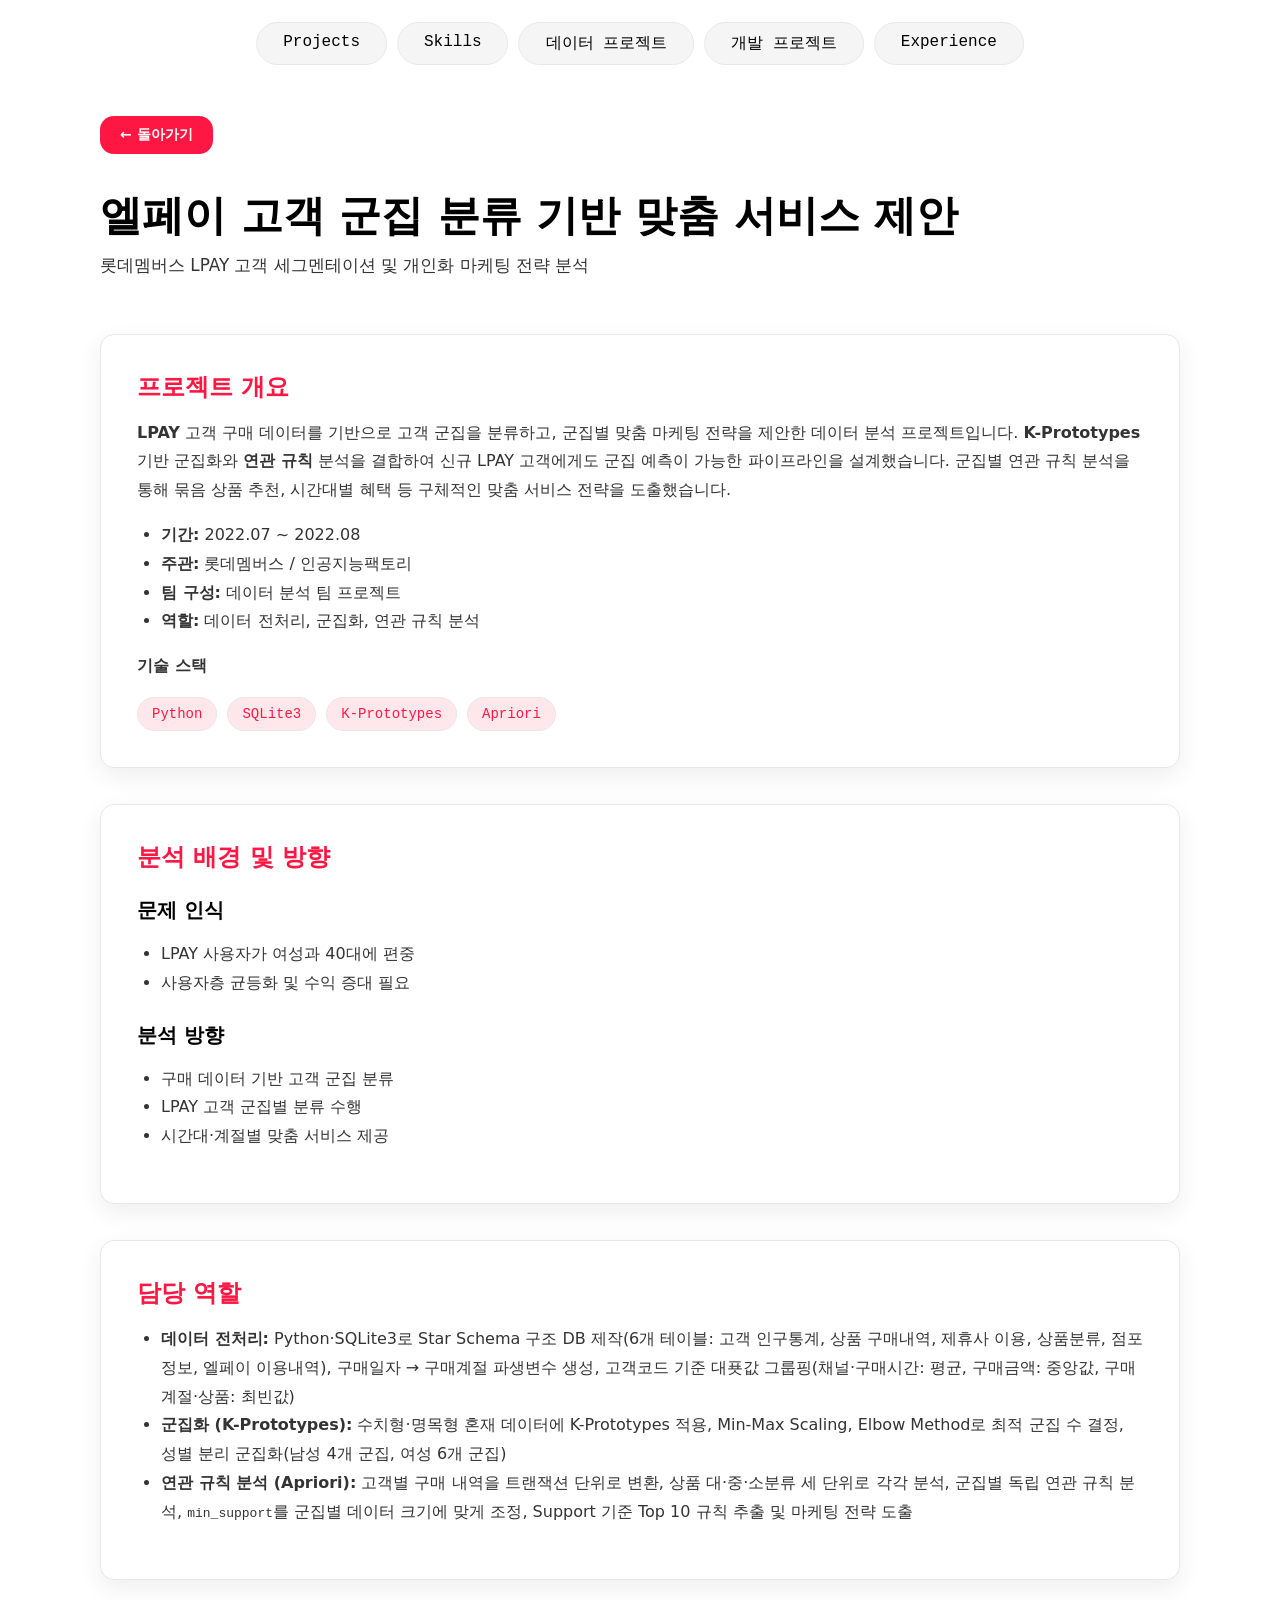
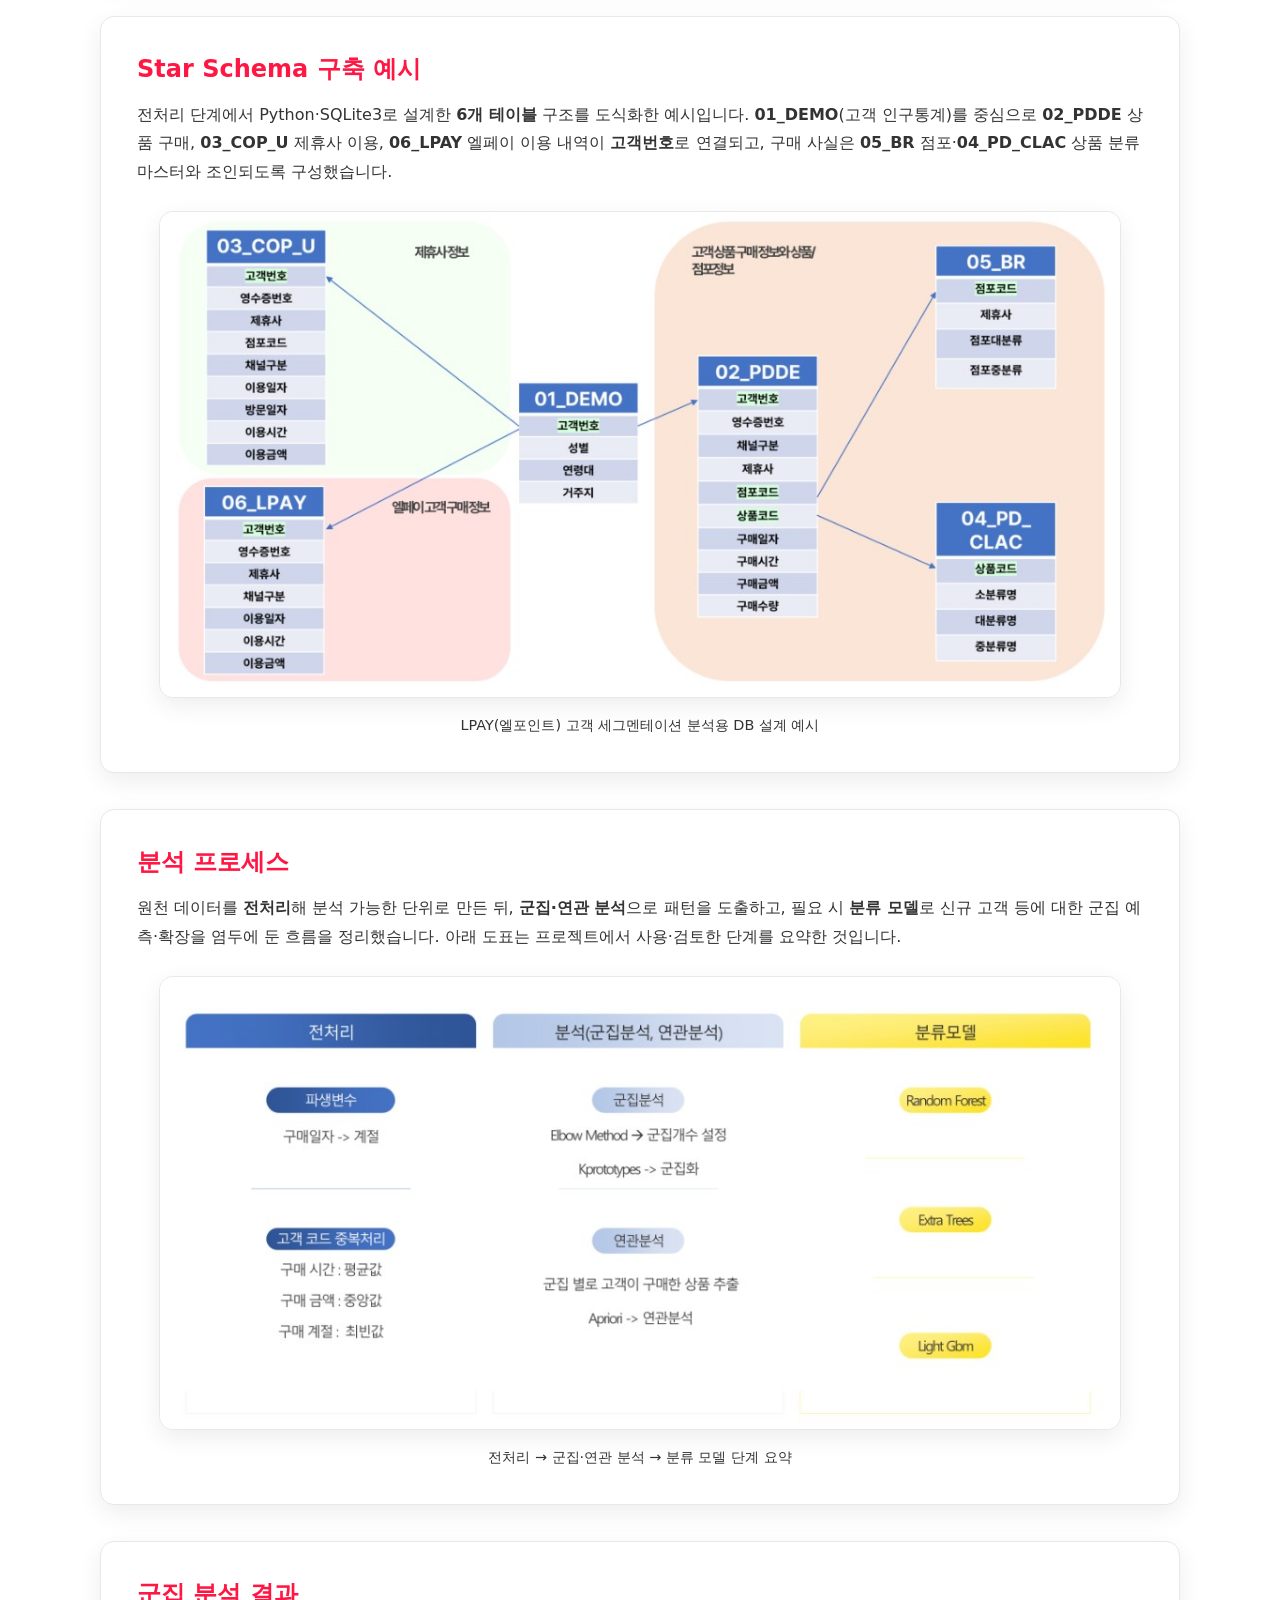
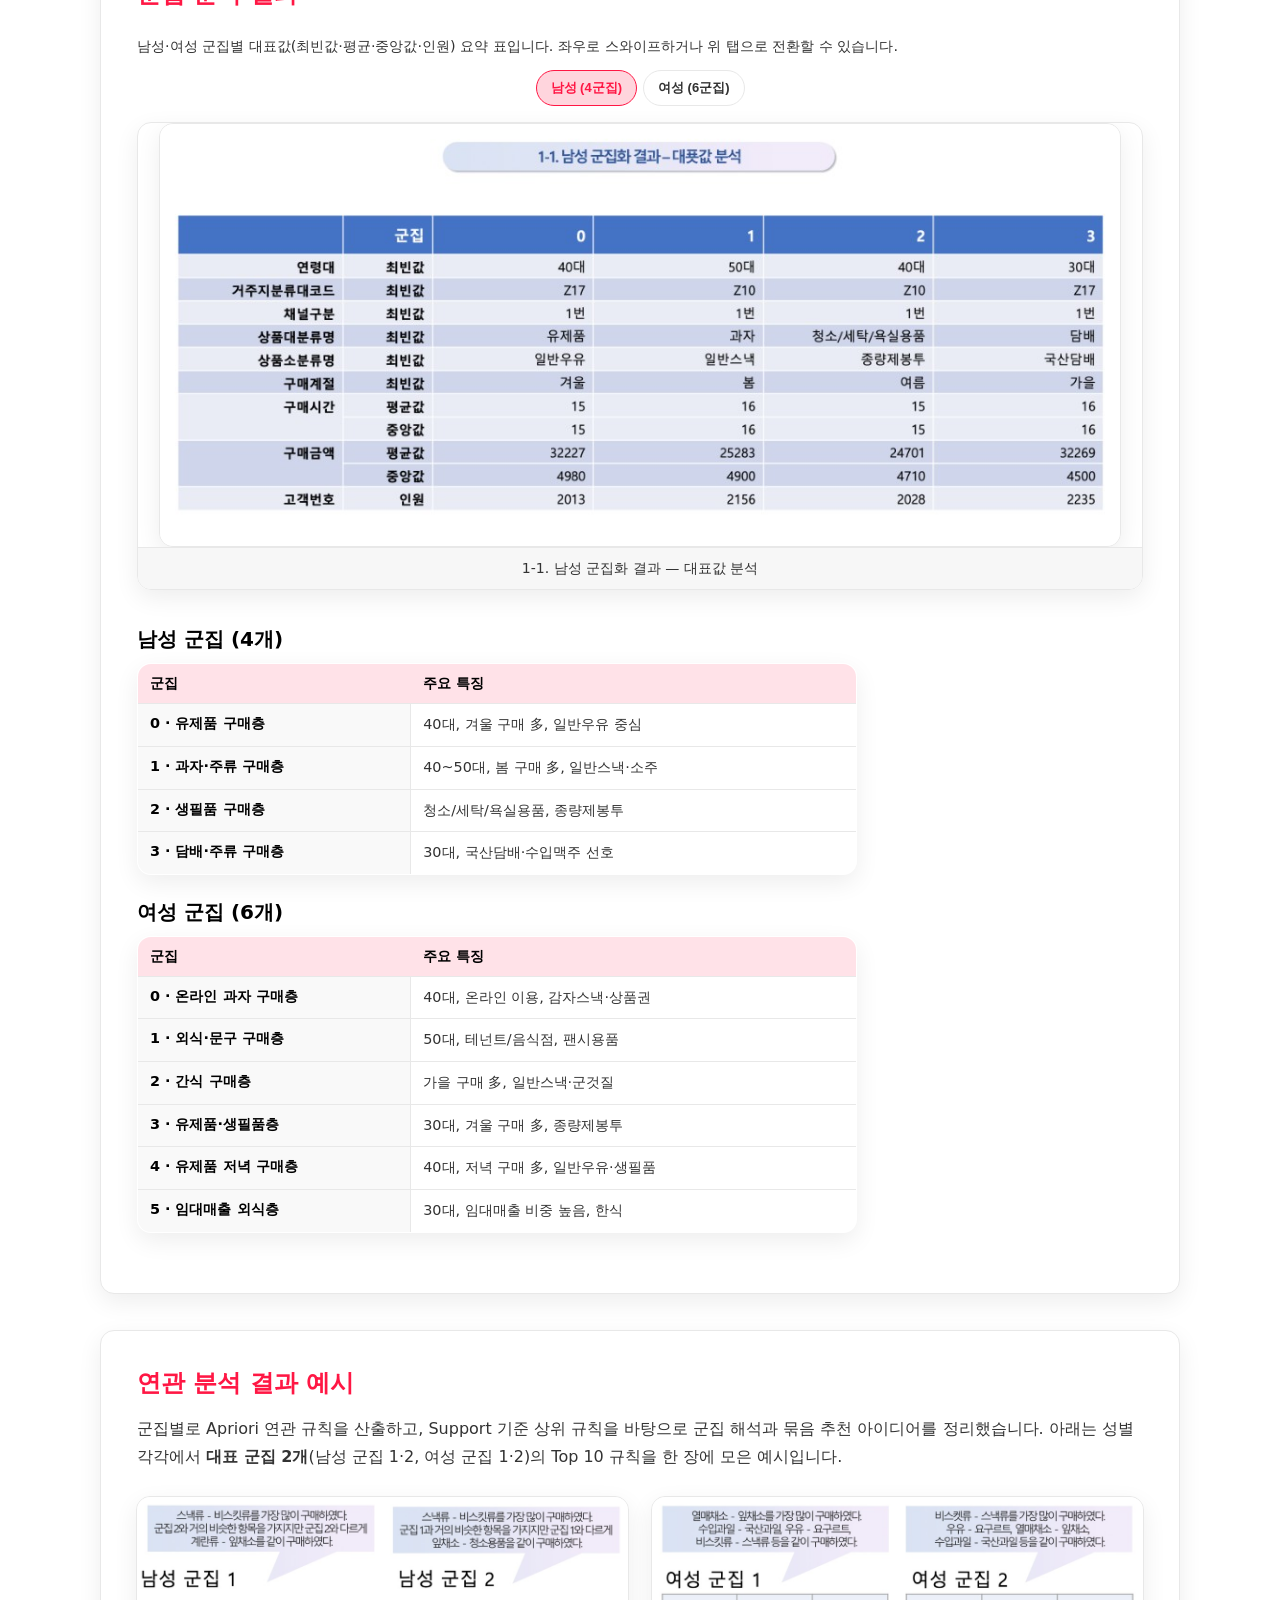
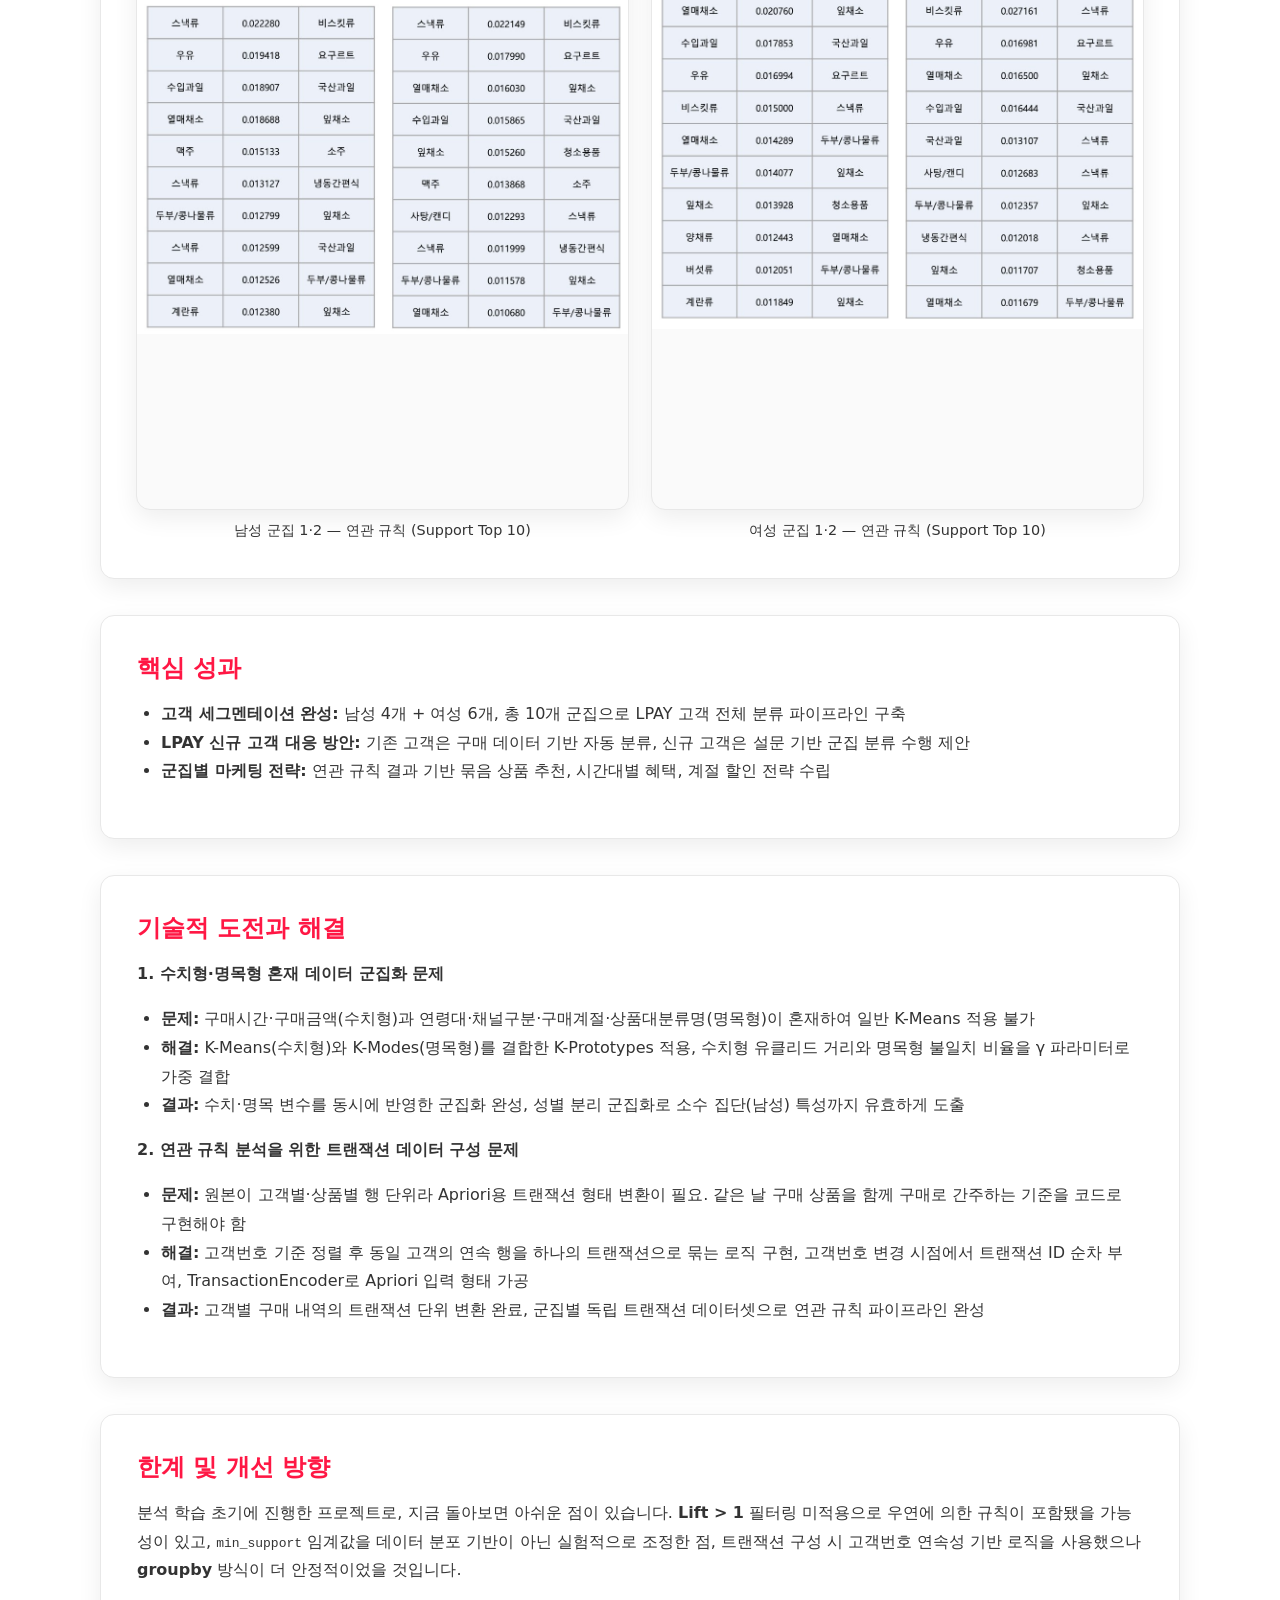
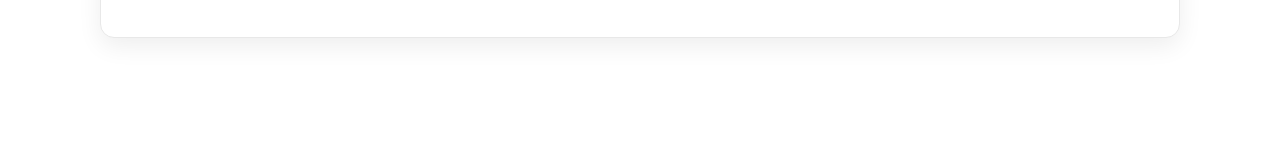
==== commit 5fc765ca: "deploy: AnNion0/portfolio@db86f0b2c8f498506363db8851e4d8fb9ec90e64" ====
--- a/project-lpay.html
+++ b/project-lpay.html
@@ -7,6 +7,13 @@
   <link rel="stylesheet" href="style.css" />
 </head>
 <body>
+  <nav class="hash-nav projects-site-nav" aria-label="사이트 네비게이션">
+    <a href="index.html#projects">Projects</a>
+    <a href="index.html#skills">Skills</a>
+    <a href="projects-data.html">데이터 프로젝트</a>
+    <a href="projects-dev.html">개발 프로젝트</a>
+    <a href="index.html#experience">Experience</a>
+  </nav>
   <div class="project-detail">
     <div class="container">
       <a href="projects-data.html" class="back-link" aria-label="데이터 프로젝트 목록으로 돌아가기">← 돌아가기</a>
@@ -25,14 +32,12 @@
             군집별 연관 규칙 분석을 통해 묶음 상품 추천, 시간대별 혜택 등 구체적인 맞춤 서비스 전략을 도출했습니다.
           </p>
           <ul>
+            <li><strong>기간:</strong> 2022.07 ~ 2022.08</li>
             <li><strong>주관:</strong> 롯데멤버스 / 인공지능팩토리</li>
             <li><strong>팀 구성:</strong> 데이터 분석 팀 프로젝트</li>
             <li><strong>역할:</strong> 데이터 전처리, 군집화, 연관 규칙 분석</li>
           </ul>
           <p><strong>기술 스택</strong></p>
-          <ul>
-            <li>Python, SQLite3, K-Prototypes, Apriori</li>
-          </ul>
           <div class="tech-stack" aria-label="기술 태그">
             <span class="tech-tag">Python</span>
             <span class="tech-tag">SQLite3</span>
@@ -124,12 +129,9 @@
             aria-label="성별 군집 대표값 분석 표"
           >
             <p class="cluster-slider-hint">
-              남성·여성 군집별 대표값(최빈값·평균·중앙값·인원) 요약 표입니다. 좌우로 스와이프하거나 아래 버튼으로 넘겨 보실 수 있습니다.
+              남성·여성 군집별 대표값(최빈값·평균·중앙값·인원) 요약 표입니다. 좌우로 스와이프하거나 위 탭으로 전환할 수 있습니다.
             </p>
             <div class="cluster-slider-toolbar">
-              <button type="button" class="cluster-slider-btn" data-cluster-slide="prev" aria-controls="cluster-slider-viewport">
-                ← 이전
-              </button>
               <div class="cluster-slider-tabs" role="tablist" aria-label="표 선택">
                 <button type="button" class="cluster-slider-tab" role="tab" aria-selected="true" aria-controls="cluster-slide-0" id="cluster-tab-0" data-cluster-slide="0">
                   남성 (4군집)
@@ -138,9 +140,6 @@
                   여성 (6군집)
                 </button>
               </div>
-              <button type="button" class="cluster-slider-btn" data-cluster-slide="next" aria-controls="cluster-slider-viewport">
-                다음 →
-              </button>
             </div>
             <div class="cluster-slider-viewport" id="cluster-slider-viewport" tabindex="0" aria-live="polite">
               <figure class="cluster-slide schema-figure" id="cluster-slide-0" role="tabpanel" aria-labelledby="cluster-tab-0">
@@ -165,48 +164,68 @@
           </div>
 
           <h3>남성 군집 (4개)</h3>
-          <div class="cluster-card">
-            <h4>군집 0: 유제품 구매층</h4>
-            <p>40대, 겨울 구매 多, 일반우유 중심</p>
-          </div>
-          <div class="cluster-card">
-            <h4>군집 1: 과자·주류 구매층</h4>
-            <p>40~50대, 봄 구매 多, 일반스낵·소주</p>
-          </div>
-          <div class="cluster-card">
-            <h4>군집 2: 생필품 구매층</h4>
-            <p>청소/세탁/욕실용품, 종량제봉투</p>
-          </div>
-          <div class="cluster-card">
-            <h4>군집 3: 담배·주류 구매층</h4>
-            <p>30대, 국산담배·수입맥주 선호</p>
-          </div>
+          <table class="cluster-summary-table" aria-label="남성 군집 요약">
+            <thead>
+              <tr>
+                <th scope="col">군집</th>
+                <th scope="col">주요 특징</th>
+              </tr>
+            </thead>
+            <tbody>
+              <tr>
+                <th scope="row">0 · 유제품 구매층</th>
+                <td>40대, 겨울 구매 多, 일반우유 중심</td>
+              </tr>
+              <tr>
+                <th scope="row">1 · 과자·주류 구매층</th>
+                <td>40~50대, 봄 구매 多, 일반스낵·소주</td>
+              </tr>
+              <tr>
+                <th scope="row">2 · 생필품 구매층</th>
+                <td>청소/세탁/욕실용품, 종량제봉투</td>
+              </tr>
+              <tr>
+                <th scope="row">3 · 담배·주류 구매층</th>
+                <td>30대, 국산담배·수입맥주 선호</td>
+              </tr>
+            </tbody>
+          </table>
 
           <h3>여성 군집 (6개)</h3>
-          <div class="cluster-card">
-            <h4>군집 0: 온라인 과자 구매층</h4>
-            <p>40대, 온라인 이용, 감자스낵·상품권</p>
-          </div>
-          <div class="cluster-card">
-            <h4>군집 1: 외식·문구 구매층</h4>
-            <p>50대, 테넌트/음식점, 팬시용품</p>
-          </div>
-          <div class="cluster-card">
-            <h4>군집 2: 간식 구매층</h4>
-            <p>가을 구매 多, 일반스낵·군것질</p>
-          </div>
-          <div class="cluster-card">
-            <h4>군집 3: 유제품·생필품층</h4>
-            <p>30대, 겨울 구매 多, 종량제봉투</p>
-          </div>
-          <div class="cluster-card">
-            <h4>군집 4: 유제품 저녁 구매층</h4>
-            <p>40대, 저녁 구매 多, 일반우유·생필품</p>
-          </div>
-          <div class="cluster-card">
-            <h4>군집 5: 임대매출 외식층</h4>
-            <p>30대, 임대매출 비중 높음, 한식</p>
-          </div>
+          <table class="cluster-summary-table" aria-label="여성 군집 요약">
+            <thead>
+              <tr>
+                <th scope="col">군집</th>
+                <th scope="col">주요 특징</th>
+              </tr>
+            </thead>
+            <tbody>
+              <tr>
+                <th scope="row">0 · 온라인 과자 구매층</th>
+                <td>40대, 온라인 이용, 감자스낵·상품권</td>
+              </tr>
+              <tr>
+                <th scope="row">1 · 외식·문구 구매층</th>
+                <td>50대, 테넌트/음식점, 팬시용품</td>
+              </tr>
+              <tr>
+                <th scope="row">2 · 간식 구매층</th>
+                <td>가을 구매 多, 일반스낵·군것질</td>
+              </tr>
+              <tr>
+                <th scope="row">3 · 유제품·생필품층</th>
+                <td>30대, 겨울 구매 多, 종량제봉투</td>
+              </tr>
+              <tr>
+                <th scope="row">4 · 유제품 저녁 구매층</th>
+                <td>40대, 저녁 구매 多, 일반우유·생필품</td>
+              </tr>
+              <tr>
+                <th scope="row">5 · 임대매출 외식층</th>
+                <td>30대, 임대매출 비중 높음, 한식</td>
+              </tr>
+            </tbody>
+          </table>
         </div>
 
         <div class="section-block" id="association">
@@ -331,11 +350,8 @@
         var t = e.target;
         if (!(t instanceof HTMLElement)) return;
         var action = t.getAttribute('data-cluster-slide');
-        if (!action) return;
-        var idx = currentIndex();
-        if (action === 'prev') goTo(idx - 1);
-        else if (action === 'next') goTo(idx + 1);
-        else if (/^\d+$/.test(action)) goTo(parseInt(action, 10));
+        if (!action || !/^\d+$/.test(action)) return;
+        goTo(parseInt(action, 10));
       });
 
       window.addEventListener('resize', function () {
--- a/style.css
+++ b/style.css
@@ -48,6 +48,9 @@
   scroll-snap-align: start;
   box-sizing: border-box;
 }
+body > nav.hash-nav + .panel {
+  padding-top: calc(56px + var(--space-5));
+}
 .container {
   width: min(1080px, 92vw);
   margin: 0 auto;
@@ -61,6 +64,7 @@
   left: 50%;
   transform: translateX(-50%);
   display: flex;
+  flex-wrap: nowrap;
   gap: var(--space-2);
   font-family: var(--mono);
   z-index: 50;
@@ -68,18 +72,26 @@
   background: transparent;
   border: none;
   border-radius: 999px;
+  box-sizing: border-box;
+  max-width: min(1080px, calc(100vw - 16px));
+  overflow-x: auto;
+  overflow-y: hidden;
+  -webkit-overflow-scrolling: touch;
+  scrollbar-width: thin;
 }
 .hash-nav a {
   text-decoration: none;
   color: var(--text);
   font-weight: 500;
-  font-size: 18px;
-  padding: 10px 20px;
+  font-size: 16px;
+  padding: 10px 26px;
   border-radius: 999px;
   background: #f5f5f5;
   border: 1px solid var(--border);
   transition: all 0.3s ease;
   cursor: pointer;
+  white-space: nowrap;
+  flex: 0 0 auto;
 }
 .hash-nav a:hover { 
   background: #ffffff;
@@ -173,16 +185,10 @@
   background: var(--bg);
 }
 .projects-site-nav {
-  position: fixed;
-  top: 12px;
-  left: 50%;
-  transform: translateX(-50%);
-  max-width: calc(100vw - 24px);
-  flex-wrap: wrap;
   justify-content: center;
 }
 .projects-subpage {
-  padding: calc(72px + var(--space-5)) var(--space-4) var(--space-6);
+  padding: calc(80px + var(--space-5)) var(--space-4) var(--space-6);
 }
 .projects-subpage .section-title {
   margin-bottom: var(--space-2);
@@ -218,6 +224,46 @@
   font-weight: 700;
   color: var(--text);
   font-family: var(--mono);
+}
+.projects-subpage .proj-subgroup {
+  margin-bottom: var(--space-5);
+  padding-bottom: var(--space-4);
+  border-bottom: 1px solid var(--border);
+}
+.projects-subpage .proj-subgroup:last-child {
+  margin-bottom: 0;
+  padding-bottom: 0;
+  border-bottom: none;
+}
+.projects-subpage .proj-subgroup-heading {
+  margin: 0 0 var(--space-3);
+  font-size: 1.05rem;
+  font-weight: 800;
+  color: var(--text);
+  display: flex;
+  flex-wrap: wrap;
+  align-items: center;
+  gap: var(--space-2);
+  line-height: 1.35;
+}
+.projects-subpage .proj-subgroup-badge {
+  flex-shrink: 0;
+  font-family: var(--mono);
+  font-size: 11px;
+  font-weight: 700;
+  letter-spacing: 0.05em;
+  text-transform: uppercase;
+  color: var(--primary);
+  padding: 5px 11px;
+  border-radius: 999px;
+  border: 1px solid color-mix(in srgb, var(--primary), var(--border));
+  background: color-mix(in srgb, var(--primary), transparent 90%);
+}
+.projects-subpage .group-lead-note {
+  margin: -0.25rem 0 var(--space-4);
+  font-size: 0.95rem;
+  color: var(--text-weak);
+  line-height: 1.65;
 }
 .projects-subpage-crosslink {
   margin-top: var(--space-6);
@@ -759,8 +805,8 @@
     padding: 6px;
   }
   .hash-nav a {
-    font-size: 12px;
-    padding: 8px 10px;
+    font-size: 13px;
+    padding: 8px 16px;
     white-space: nowrap;
   }
 
@@ -965,7 +1011,8 @@
   }
   .hash-nav a {
     font-size: 15px;
-    padding: 8px 14px;
+    padding: 10px 20px;
+    white-space: nowrap;
   }
   
   html {
@@ -1140,6 +1187,9 @@
   padding: calc(var(--space-6) * 2) var(--space-4);
   background: var(--bg);
 }
+body:has(> nav.hash-nav.projects-site-nav) > .project-detail {
+  padding: calc(80px + var(--space-5)) var(--space-4) calc(var(--space-6) * 2);
+}
 .project-detail .back-link {
   display: inline-flex;
   align-items: center;
@@ -1241,6 +1291,30 @@
   font-size: 14px;
   color: var(--primary);
   font-weight: 500;
+}
+.project-detail .wallet-de-stack-note,
+.project-detail .personal-stack-note {
+  font-weight: 400;
+  font-size: 0.9rem;
+  color: var(--text-weak);
+}
+.project-detail .tech-stack-de-group {
+  display: flex;
+  flex-direction: column;
+  gap: 10px;
+  margin-top: var(--space-2);
+}
+.project-detail .tech-stack-de-row {
+  display: flex;
+  flex-wrap: wrap;
+  align-items: center;
+  gap: var(--space-2) var(--space-3);
+}
+.project-detail .tech-stack-de-label {
+  flex: 0 0 5.75rem;
+  font-size: 0.875rem;
+  font-weight: 600;
+  color: var(--text-weak);
 }
 .project-detail .image-gallery h2 {
   margin: 0 0 var(--space-3);
@@ -1318,6 +1392,51 @@
   max-width: 420px;
   gap: var(--space-3);
 }
+/* 톤디핏: 2·3·5번만 세로 기준으로 맞춰 비율 유지 확대 */
+.project-detail .carousel-wrapper--tonedfit .carousel-slide--tonedfit-height-fit {
+  align-items: center;
+}
+.project-detail .carousel-wrapper--tonedfit .carousel-slide--tonedfit-height-fit img {
+  width: auto;
+  max-width: 100%;
+  height: min(80vh, 760px);
+  object-fit: contain;
+  object-position: center center;
+}
+/* Wallet Slot ①·②: 원본 해상도가 달라도 같은 프레임 높이·가운데 맞춤(OCR 구간 미적용) */
+.project-detail .carousel-wrapper--wallet-gif-frame .carousel {
+  flex: 0 0 auto;
+  width: 100%;
+  max-width: 360px;
+  margin-left: auto;
+  margin-right: auto;
+  height: min(72vh, 600px);
+  min-height: 380px;
+}
+.project-detail .carousel-wrapper--wallet-gif-frame .carousel-track {
+  height: 100%;
+  align-items: stretch;
+}
+.project-detail .carousel-wrapper--wallet-gif-frame .carousel-slide {
+  height: 100%;
+  min-height: 0;
+  align-items: center;
+  justify-content: center;
+}
+.project-detail .carousel-wrapper--wallet-gif-frame .carousel-slide img,
+.project-detail .carousel-wrapper--wallet-gif-frame .carousel-slide video {
+  max-width: 100%;
+  max-height: 100%;
+  width: auto;
+  height: auto;
+  object-fit: contain;
+  object-position: center center;
+  display: block;
+}
+.project-detail .carousel-wrapper--single-slide {
+  justify-content: center;
+  gap: 0;
+}
 .project-detail figure {
   margin: var(--space-4) 0;
 }
@@ -1548,6 +1667,9 @@
   .project-detail .tech-stack {
     gap: 8px;
   }
+  .project-detail .tech-stack-de-label {
+    flex: 0 0 100%;
+  }
   .project-detail .carousel-wrapper {
     max-width: 100%;
     gap: var(--space-2);
@@ -1564,6 +1686,11 @@
     height: 40px;
     font-size: 24px;
   }
+  .project-detail .carousel-wrapper--wallet-gif-frame .carousel {
+    height: min(62vh, 520px);
+    min-height: 320px;
+    max-width: min(360px, 100%);
+  }
   .project-detail figure figcaption {
     font-size: 12px;
   }
@@ -1584,23 +1711,73 @@
   .project-detail .scenario-media img {
     max-width: 100%;
   }
+  .project-detail .carousel-wrapper--tonedfit .carousel-slide--tonedfit-height-fit img {
+    height: min(68vh, 600px);
+  }
+  .project-detail .assoc-pair-row {
+    grid-template-columns: 1fr;
+  }
+  .project-detail .assoc-pair-row img {
+    height: min(58vh, 520px);
+  }
   .project-detail .result-table th,
   .project-detail .result-table td {
     padding: 10px 8px;
     font-size: 12px;
   }
-}
-
-/* LPAY 상세 전용 */
-.project-detail .cluster-card {
-  margin-top: var(--space-3);
-  padding: var(--space-3);
-  border-left: 3px solid var(--primary);
-  background: color-mix(in srgb, var(--bg), var(--primary) 4%);
-  border-radius: 0 var(--radius) var(--radius) 0;
-}
-.project-detail .cluster-card p {
-  margin: 0.35rem 0 0;
+  .project-detail .cluster-summary-table thead th,
+  .project-detail .cluster-summary-table tbody th,
+  .project-detail .cluster-summary-table td {
+    padding: 8px 10px;
+    font-size: 12px;
+  }
+  .project-detail .cluster-summary-table tbody th {
+    max-width: none;
+    width: 40%;
+  }
+}
+
+/* LPAY 상세 전용 — 군집 요약 표 */
+.project-detail .cluster-summary-table {
+  width: 100%;
+  max-width: 720px;
+  margin: var(--space-2) 0 var(--space-4);
+  border-collapse: collapse;
+  font-size: 0.9rem;
+  border: 1px solid var(--border);
+  border-radius: var(--radius);
+  overflow: hidden;
+  box-shadow: var(--shadow-1);
+}
+.project-detail .cluster-summary-table thead th {
+  background: color-mix(in srgb, var(--primary), transparent 88%);
+  color: var(--text);
+  font-weight: 600;
+  text-align: left;
+  padding: 10px 12px;
+  border-bottom: 1px solid var(--border);
+}
+.project-detail .cluster-summary-table tbody th {
+  width: 38%;
+  max-width: 220px;
+  padding: 10px 12px;
+  text-align: left;
+  font-weight: 600;
+  vertical-align: top;
+  border-bottom: 1px solid var(--border);
+  background: color-mix(in srgb, var(--bg-alt), var(--border) 25%);
+  border-right: 1px solid var(--border);
+}
+.project-detail .cluster-summary-table td {
+  padding: 10px 12px;
+  vertical-align: top;
+  border-bottom: 1px solid var(--border);
+  line-height: 1.5;
+  color: var(--text-weak);
+}
+.project-detail .cluster-summary-table tbody tr:last-child th,
+.project-detail .cluster-summary-table tbody tr:last-child td {
+  border-bottom: none;
 }
 .project-detail .schema-figure {
   margin: var(--space-4) 0 0;
@@ -1740,30 +1917,36 @@
   border-top: 1px solid var(--border);
 }
 .project-detail .assoc-pair-row {
-  display: flex;
-  flex-wrap: wrap;
+  display: grid;
+  grid-template-columns: 1fr 1fr;
   gap: var(--space-4);
   margin-top: var(--space-4);
-  align-items: flex-start;
+  align-items: start;
+  justify-items: center;
 }
 .project-detail .assoc-pair-row figure {
-  flex: 1 1 min(320px, 100%);
   margin: 0;
   min-width: 0;
+  width: 100%;
+  max-width: 100%;
+  display: flex;
+  flex-direction: column;
+  align-items: center;
 }
 .project-detail .assoc-pair-row img {
-  width: 100%;
-  height: auto;
+  width: auto;
+  max-width: 100%;
+  height: min(68vh, 620px);
   display: block;
   border-radius: var(--radius);
   border: 1px solid var(--border);
   box-shadow: var(--shadow-1);
   object-fit: contain;
   object-position: top center;
-  max-height: min(88vh, 920px);
   background: #fafafa;
 }
 .project-detail .assoc-pair-row figcaption {
+  align-self: stretch;
   margin-top: var(--space-2);
   text-align: center;
   font-size: 0.9rem;
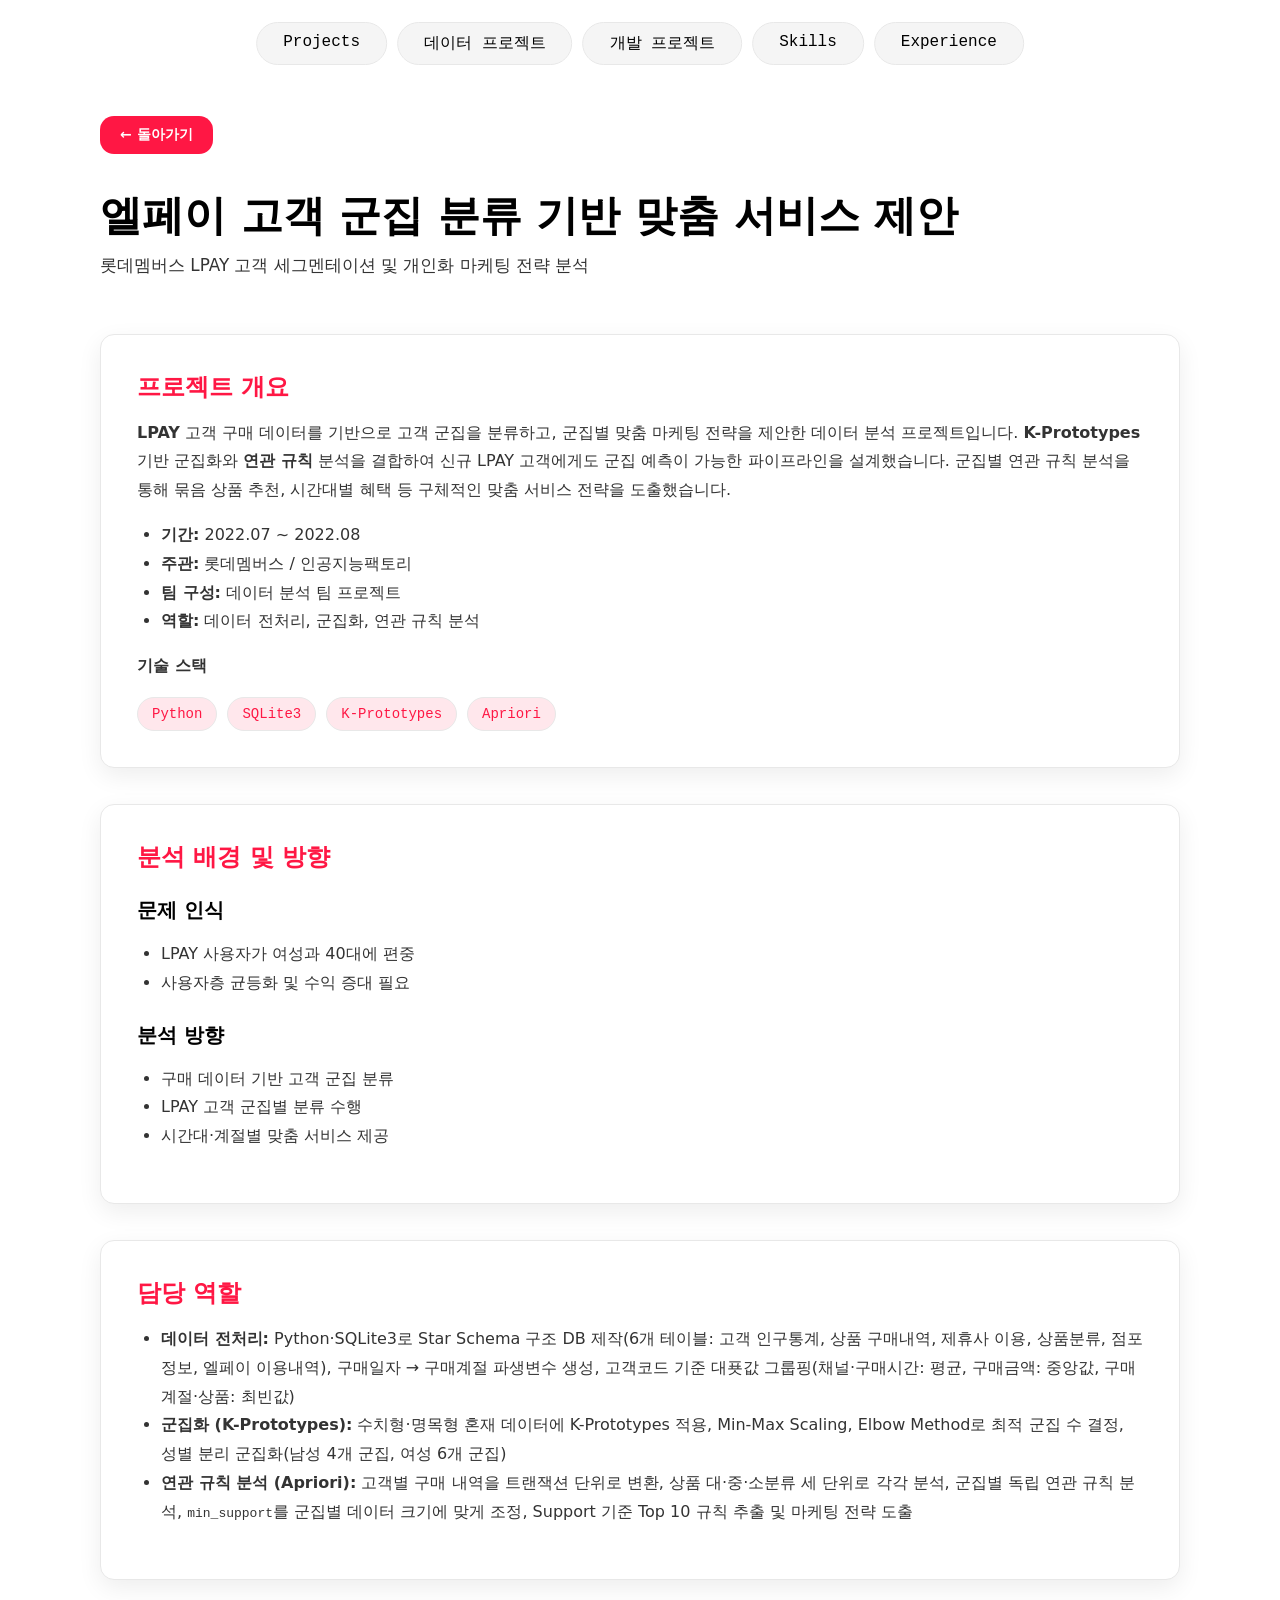
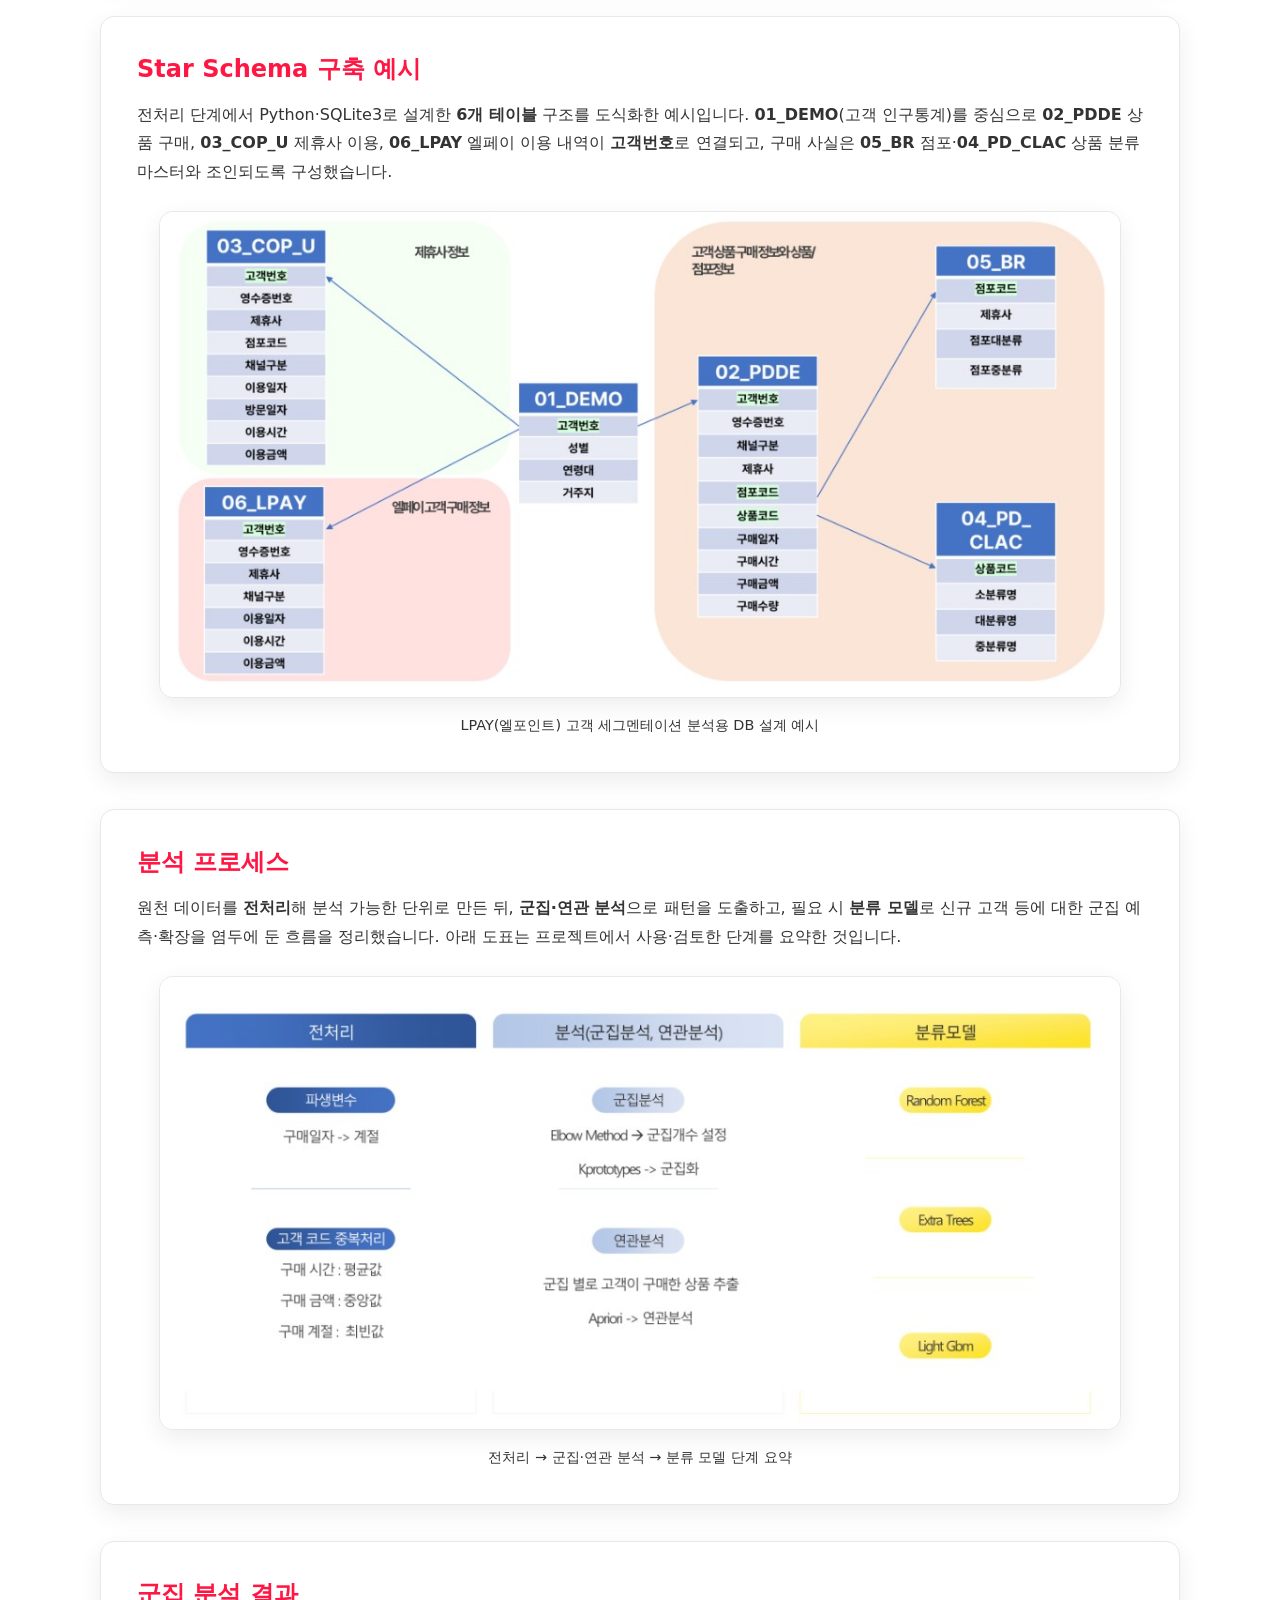
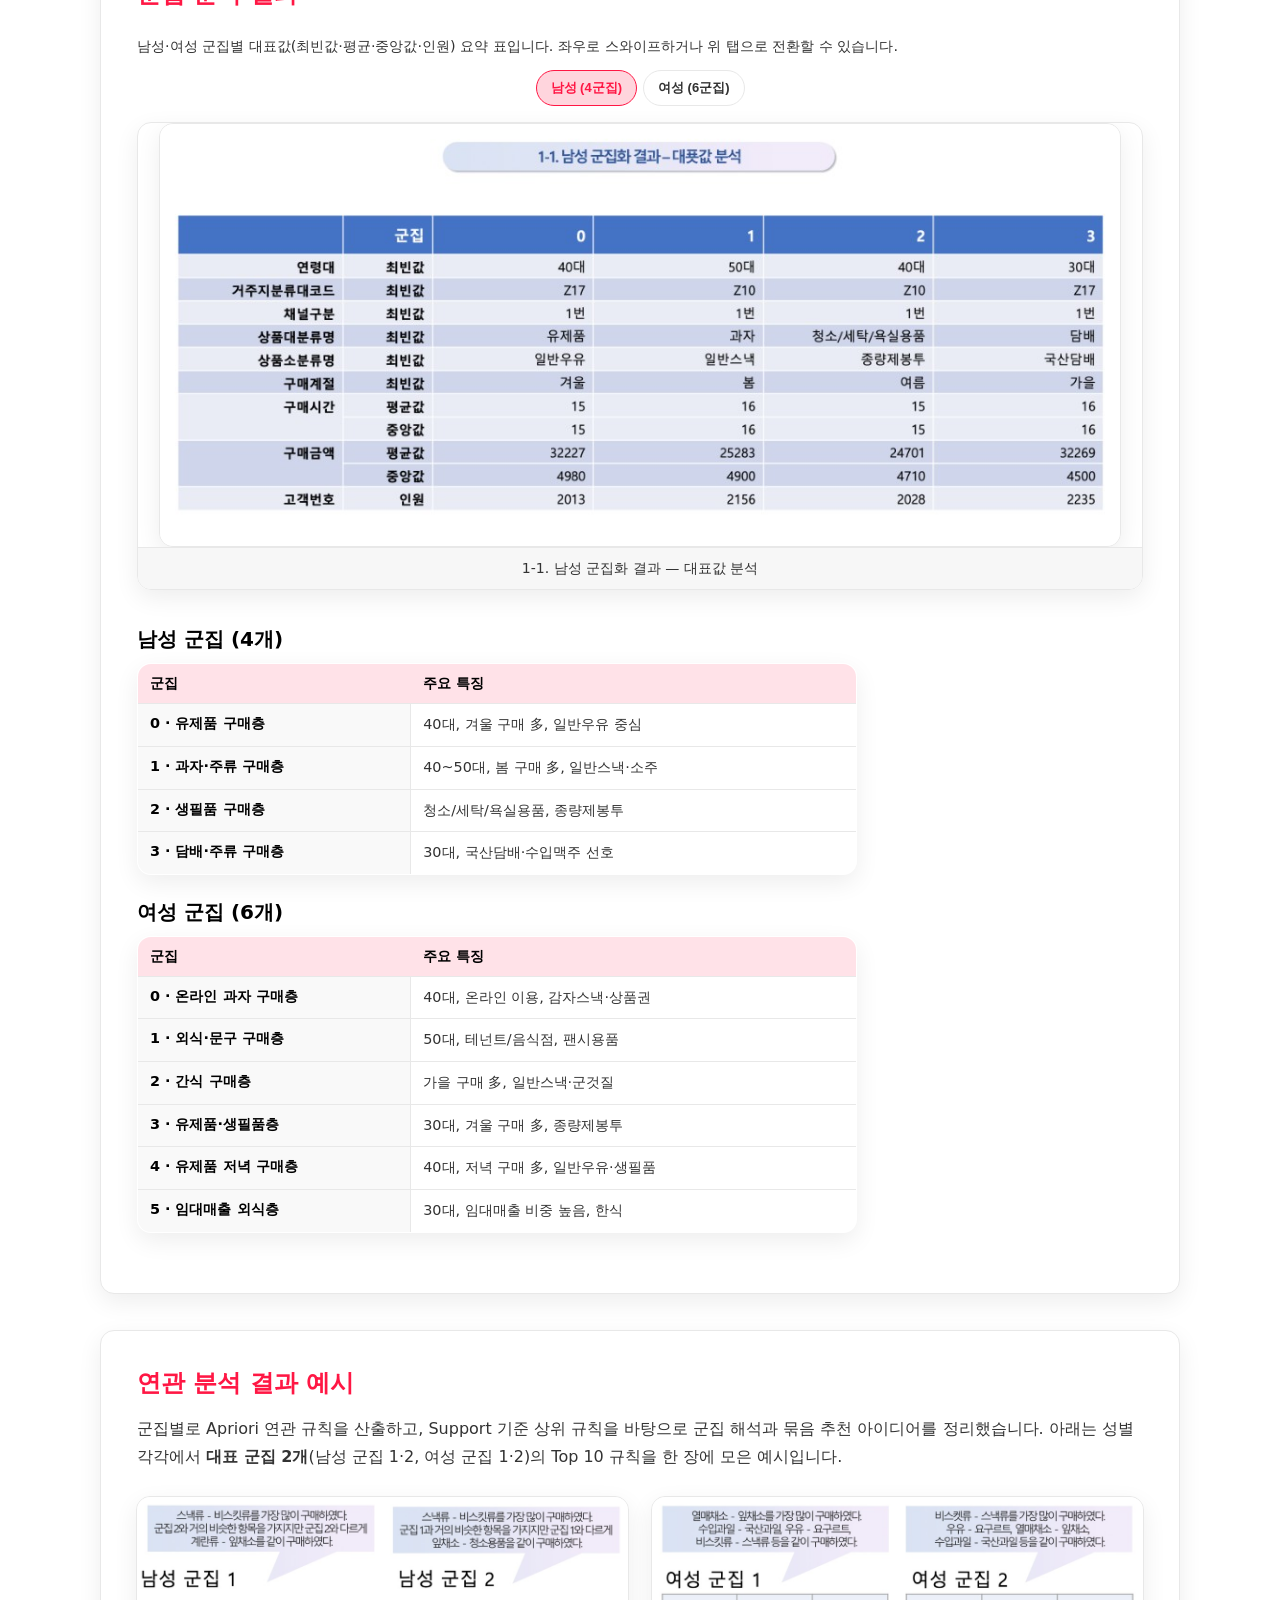
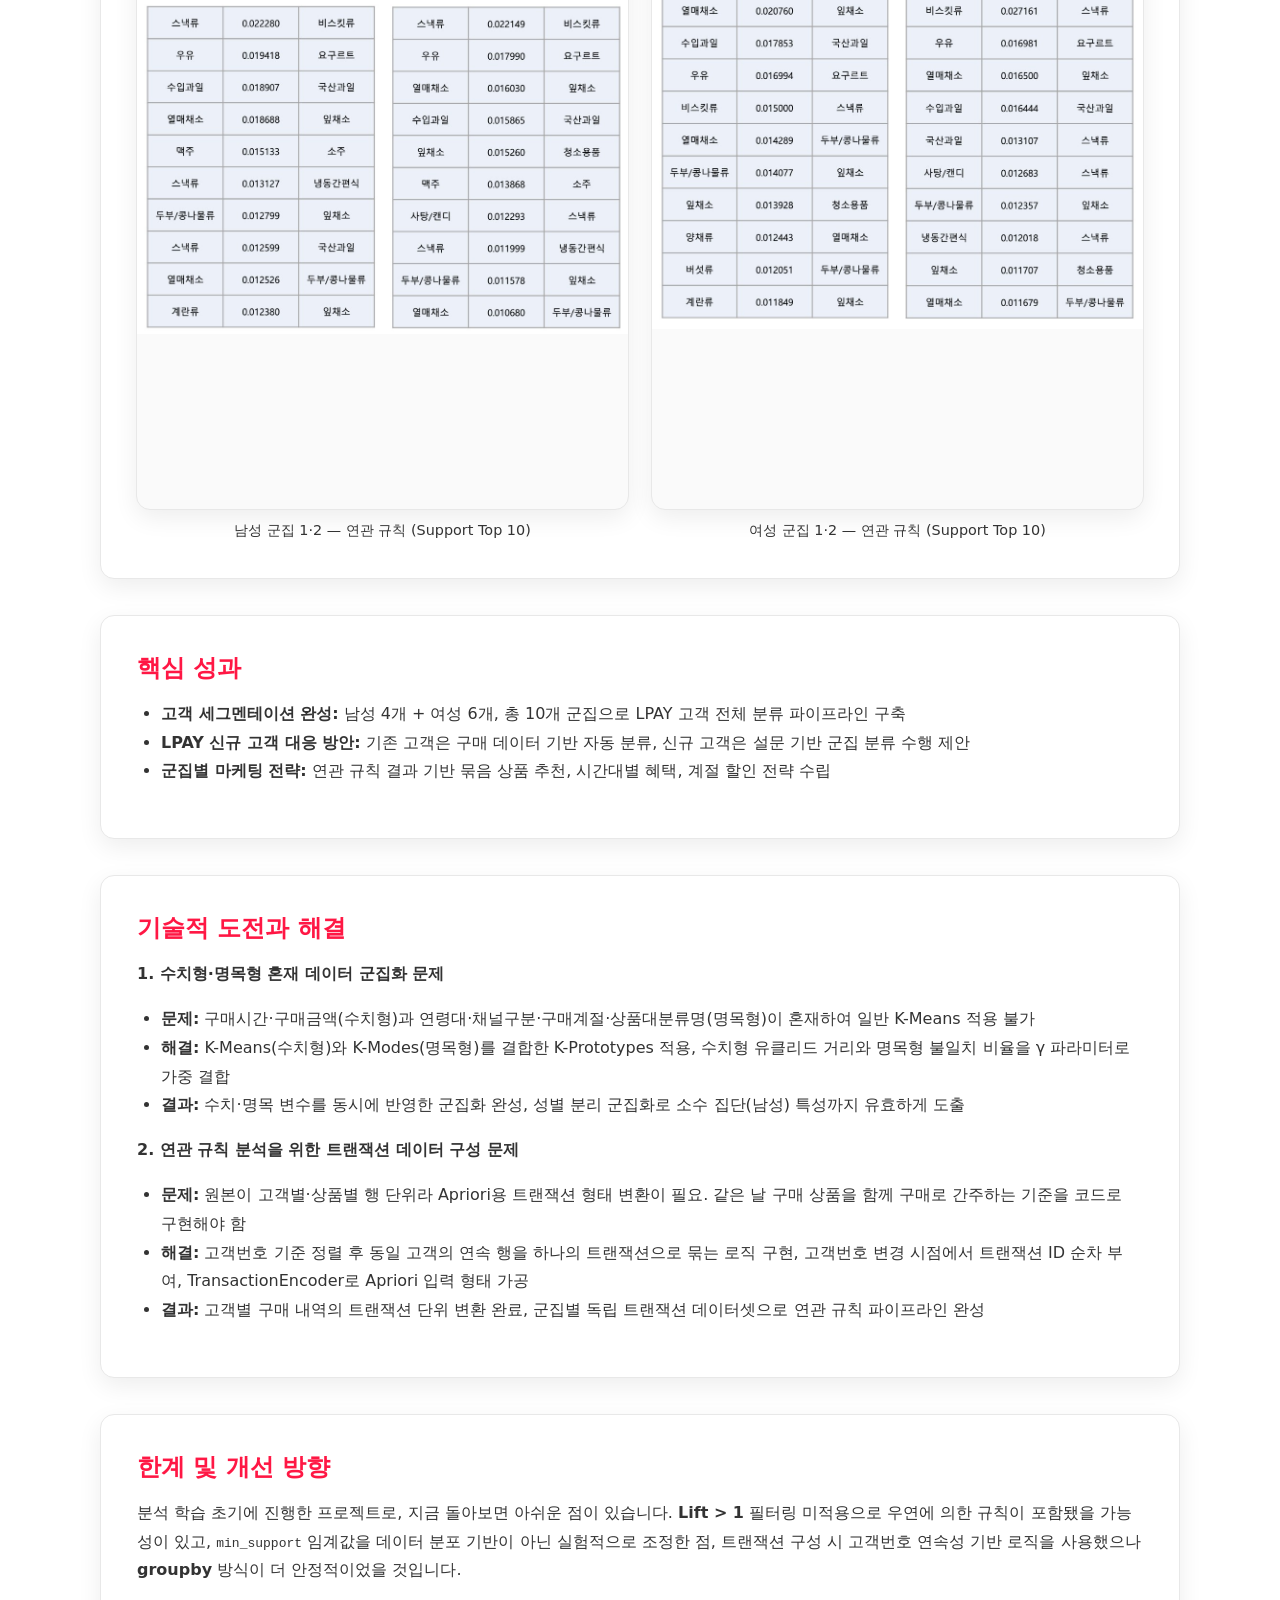
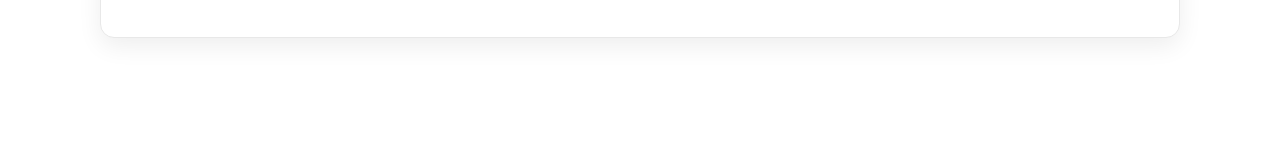
==== commit be7ab591: "deploy: AnNion0/portfolio@b1e6c34b1f8fb8f10347ea91c0eb509206a8fc2c" ====
--- a/project-lpay.html
+++ b/project-lpay.html
@@ -9,9 +9,9 @@
 <body>
   <nav class="hash-nav projects-site-nav" aria-label="사이트 네비게이션">
     <a href="index.html#projects">Projects</a>
-    <a href="index.html#skills">Skills</a>
     <a href="projects-data.html">데이터 프로젝트</a>
     <a href="projects-dev.html">개발 프로젝트</a>
+    <a href="index.html#skills">Skills</a>
     <a href="index.html#experience">Experience</a>
   </nav>
   <div class="project-detail">
--- a/style.css
+++ b/style.css
@@ -129,9 +129,15 @@
   margin: 0 auto;
 }
 @media (min-width: 640px) {
-  .projects-hub-grid {
+  .projects-hub-grid:not(.projects-hub-grid--solo) {
     grid-template-columns: repeat(2, 1fr);
   }
+}
+.projects-hub-grid--solo {
+  grid-template-columns: 1fr;
+  max-width: 440px;
+  margin-left: auto;
+  margin-right: auto;
 }
 .projects-hub-card {
   display: flex;
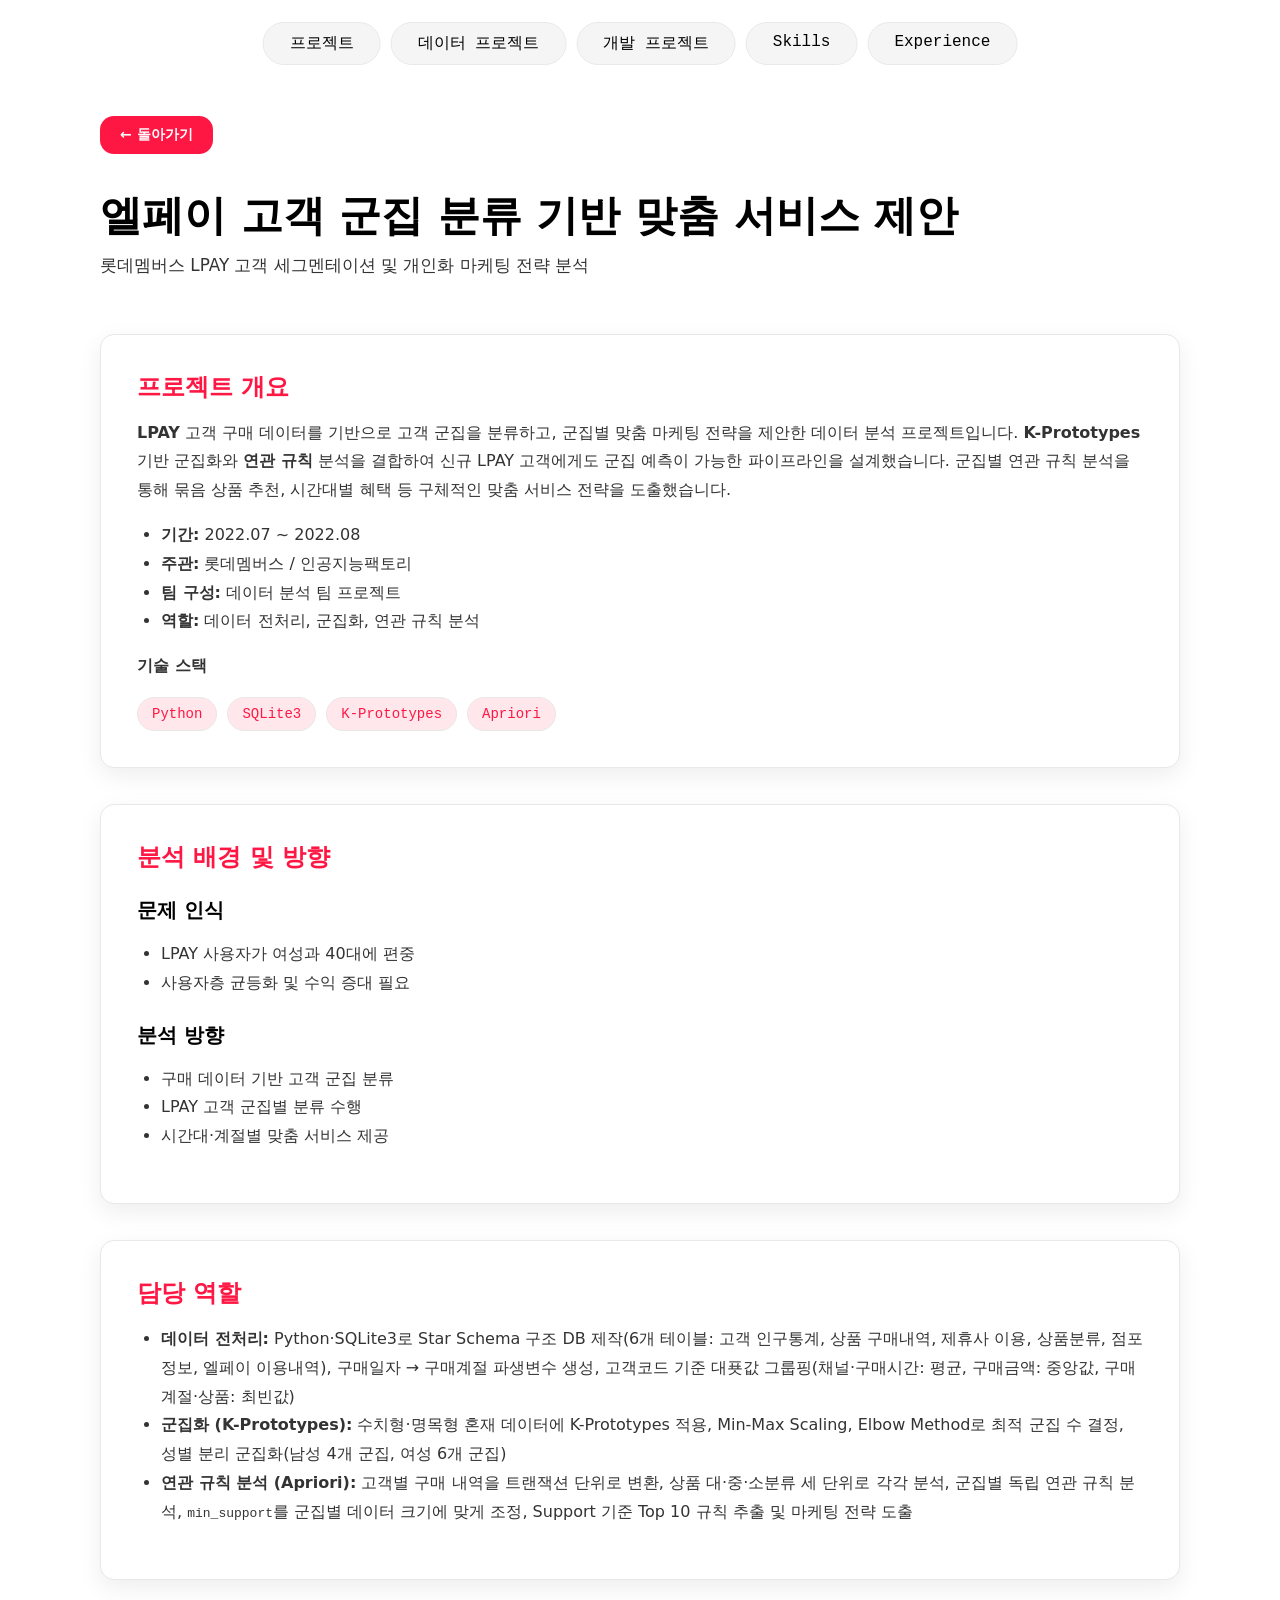
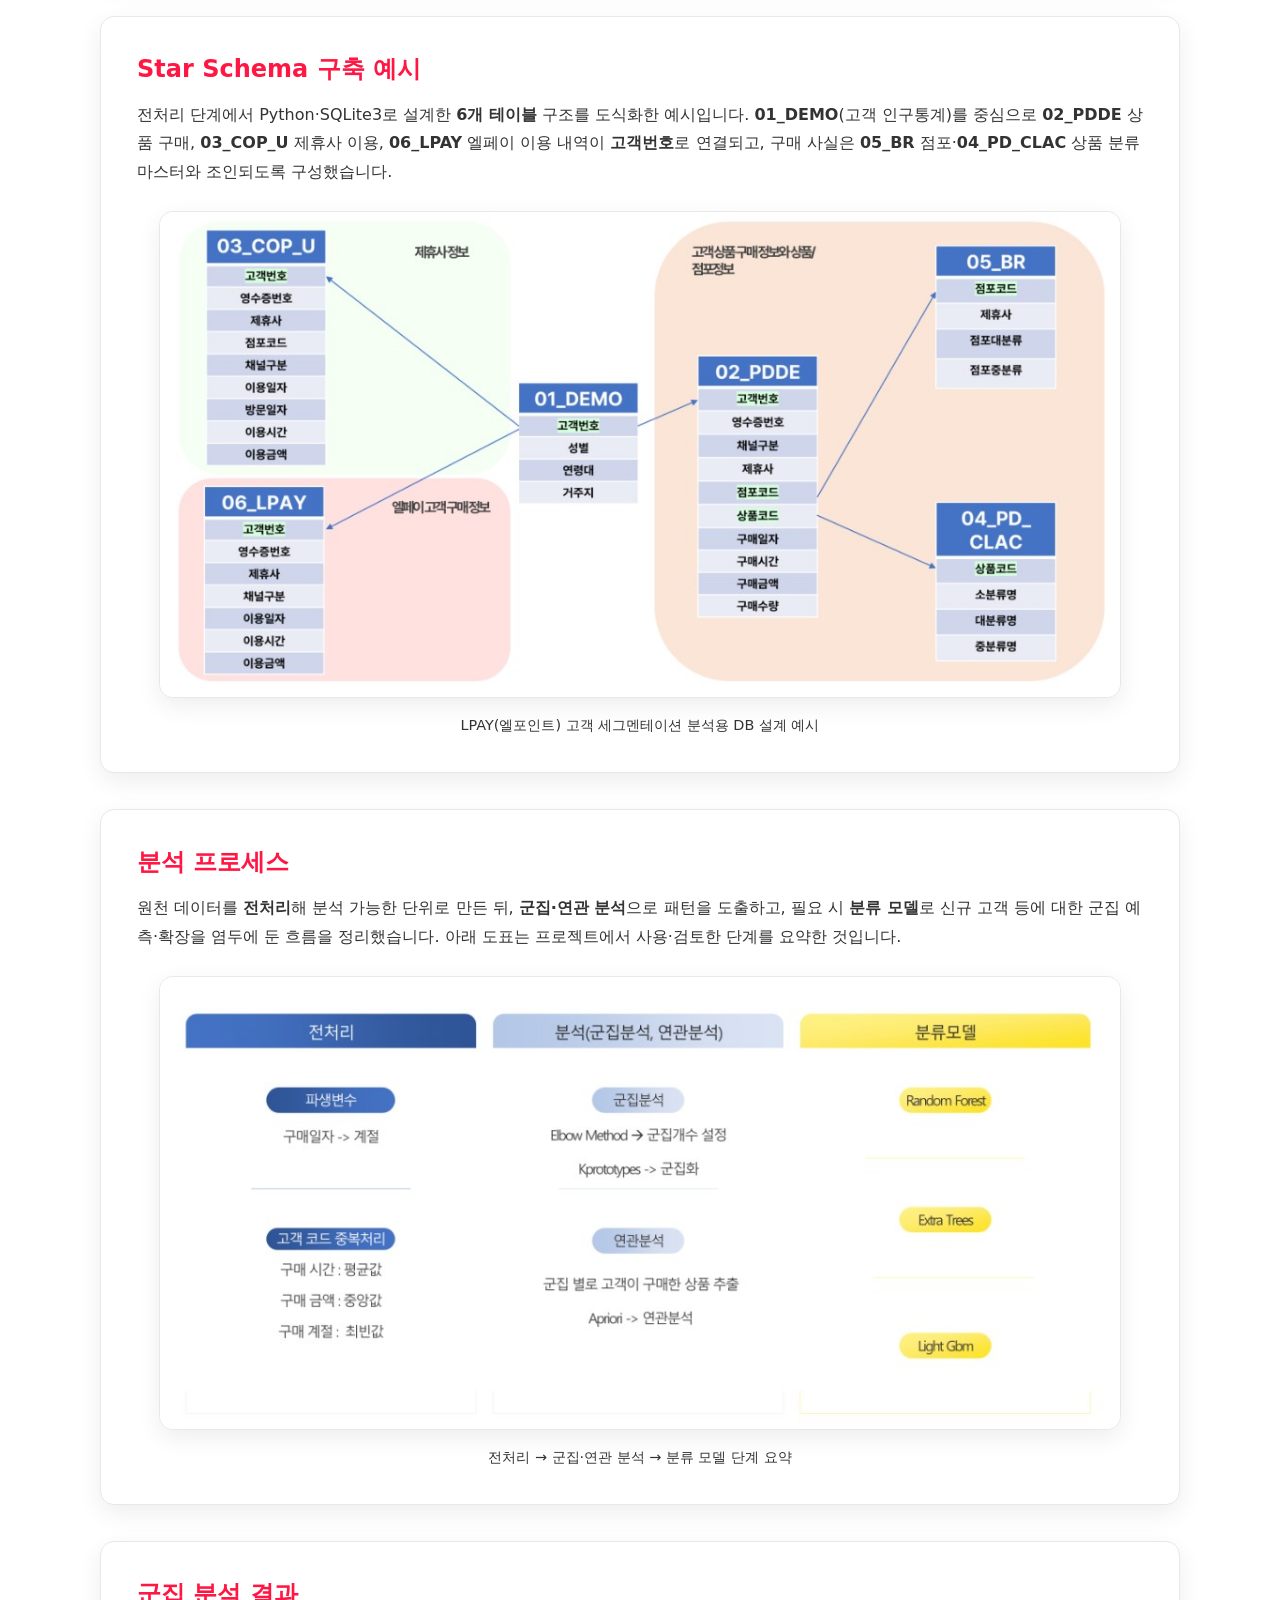
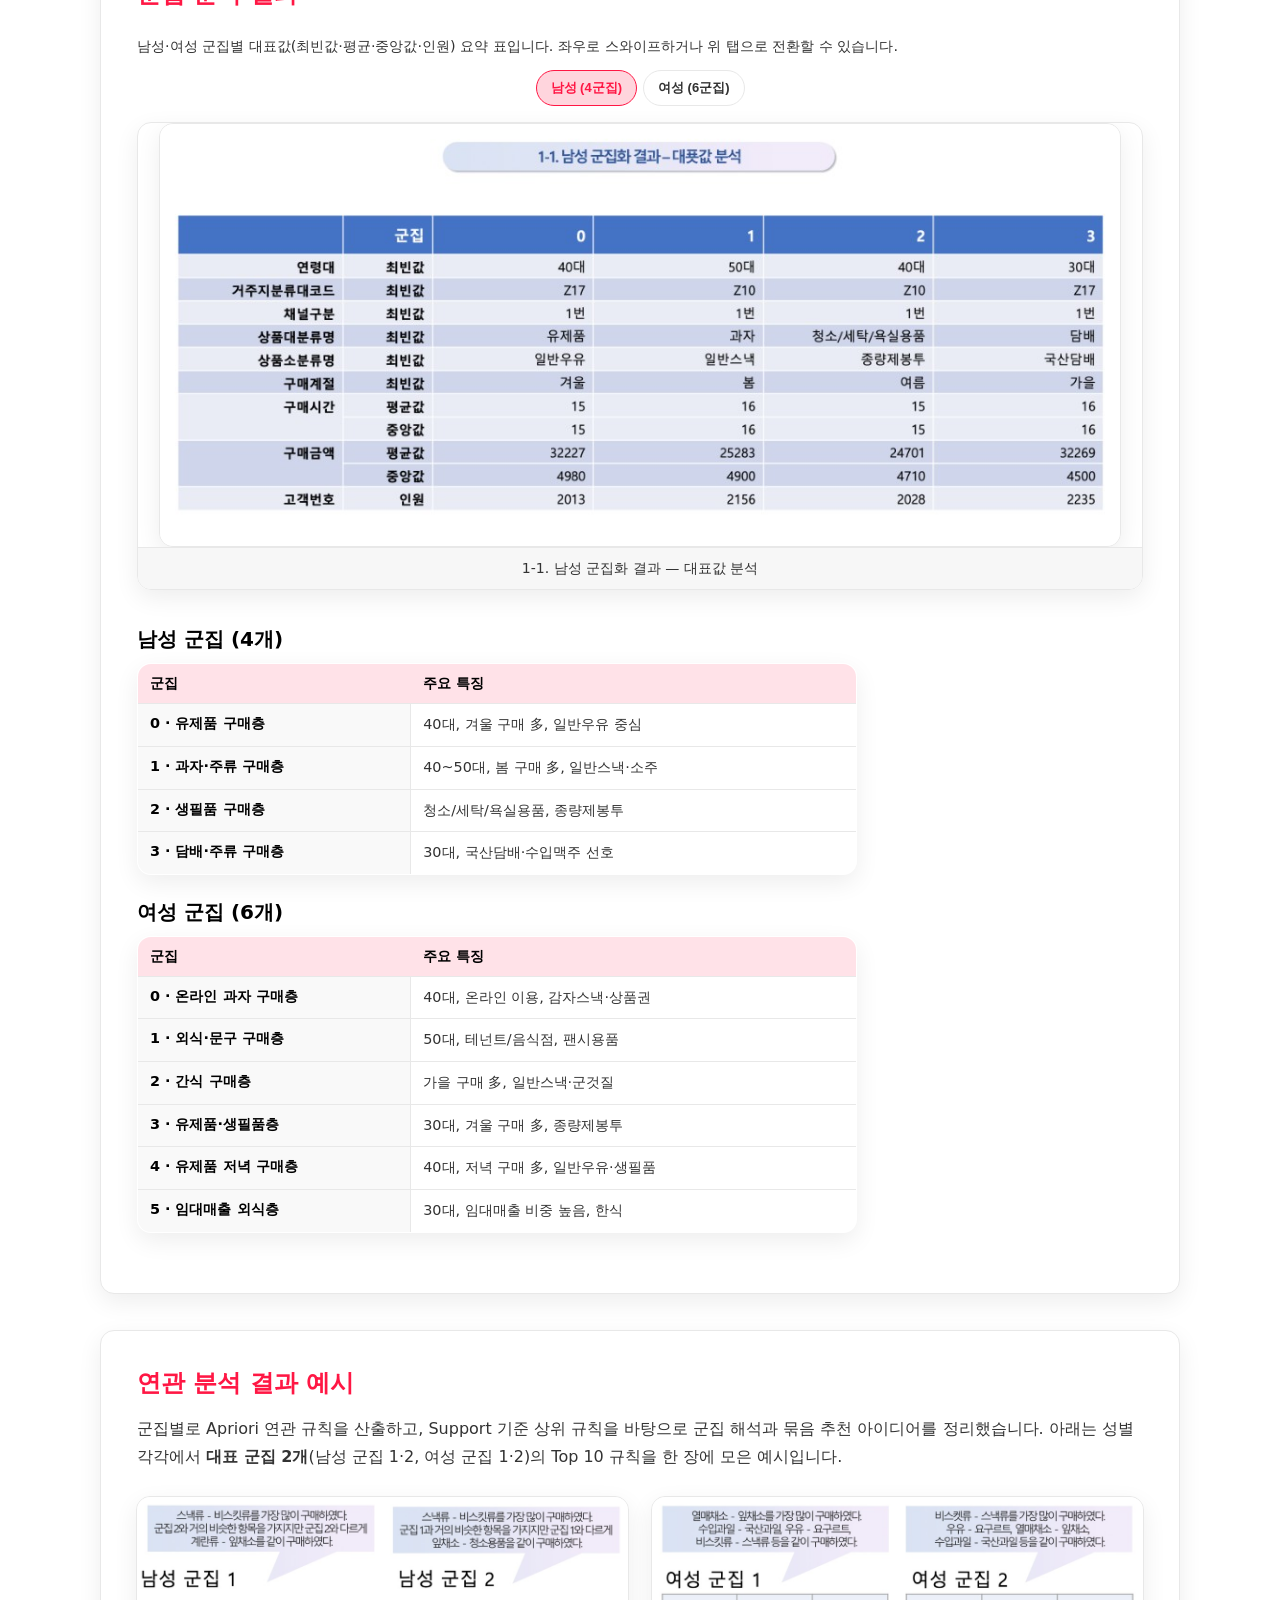
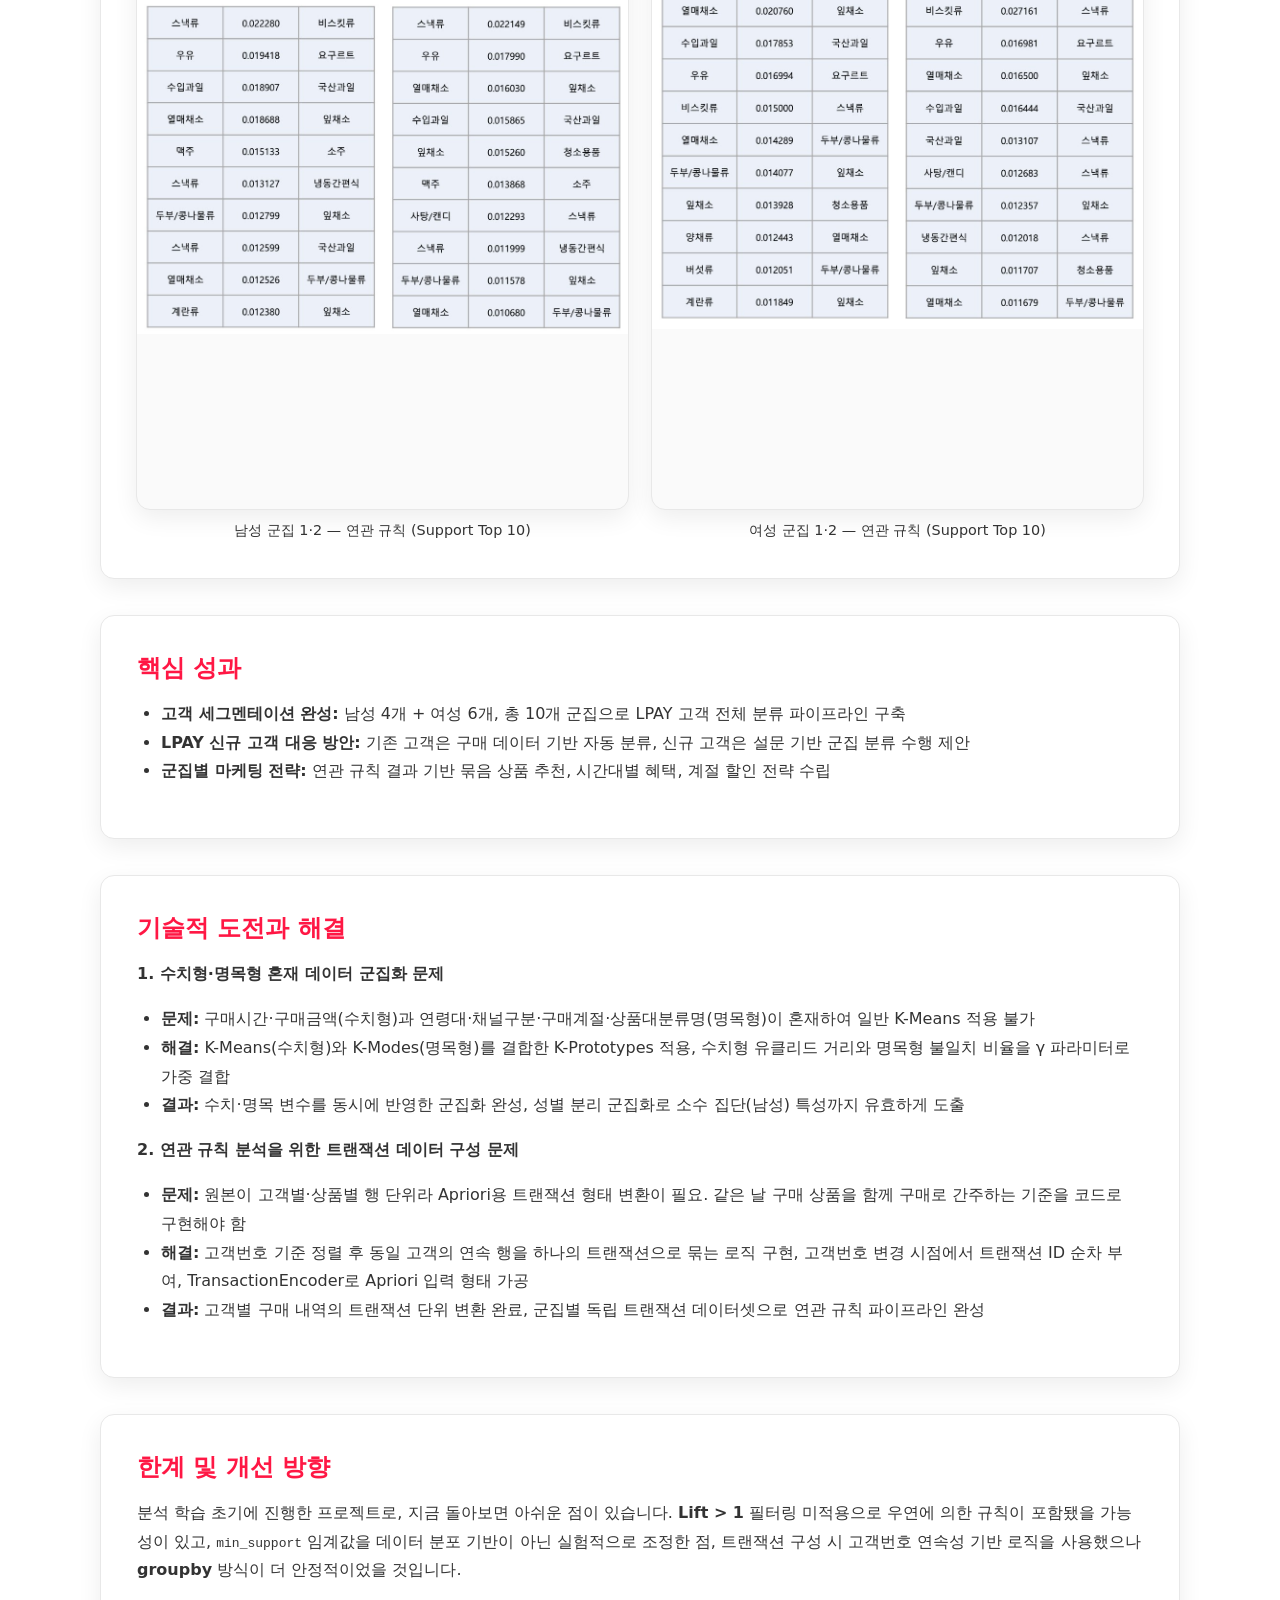
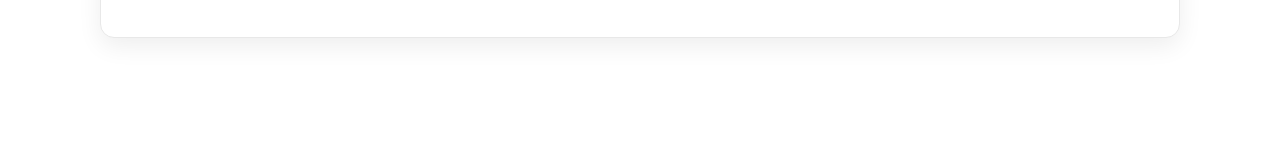
==== commit 21773197: "deploy: AnNion0/portfolio@8dc1dabe10d68efd1397e3a829ff7f00c976c0fe" ====
--- a/project-lpay.html
+++ b/project-lpay.html
@@ -8,7 +8,7 @@
 </head>
 <body>
   <nav class="hash-nav projects-site-nav" aria-label="사이트 네비게이션">
-    <a href="index.html#projects">Projects</a>
+    <a href="index.html#projects">프로젝트</a>
     <a href="projects-data.html">데이터 프로젝트</a>
     <a href="projects-dev.html">개발 프로젝트</a>
     <a href="index.html#skills">Skills</a>
--- a/style.css
+++ b/style.css
@@ -1398,16 +1398,53 @@
   max-width: 420px;
   gap: var(--space-3);
 }
-/* 톤디핏: 2·3·5번만 세로 기준으로 맞춰 비율 유지 확대 */
-.project-detail .carousel-wrapper--tonedfit .carousel-slide--tonedfit-height-fit {
+/* 톤디핏: 모두루와 동일한 바깥 폭, 프레임 높이는 주요 화면 이미지 상한과 동일. 슬라이드 안 여백은 검정 */
+.project-detail .carousel-wrapper--tonedfit {
+  max-width: min(900px, 100%);
+  gap: var(--space-4);
+}
+.project-detail .carousel-wrapper--tonedfit .carousel-track {
+  height: 100%;
+  align-items: stretch;
+}
+.project-detail .carousel-wrapper--tonedfit .carousel-slide {
   align-items: center;
-}
-.project-detail .carousel-wrapper--tonedfit .carousel-slide--tonedfit-height-fit img {
+  justify-content: center;
+  background: #000000;
+  height: 100%;
+  min-height: 0;
+}
+.project-detail .carousel-wrapper--tonedfit .carousel-slide img {
+  max-height: none;
+  max-width: none;
   width: auto;
-  max-width: 100%;
-  height: min(80vh, 760px);
+  height: auto;
   object-fit: contain;
   object-position: center center;
+  vertical-align: middle;
+}
+/* 1·4·6: 세로(높이) 우선 맞춤(세로형 스샷) — 좌우 검정 여백 */
+.project-detail .carousel-wrapper--tonedfit .carousel-slide--tonedfit-height-fit img {
+  max-height: 100%;
+  max-width: 100%;
+  width: auto;
+  height: auto;
+  object-fit: contain;
+  object-position: center center;
+}
+/* 2·3·5: 가로(너비) 기준 맞춤 — 위아래 검정 여백 */
+.project-detail .carousel-wrapper--tonedfit .carousel-slide--tonedfit-width-fit img {
+  max-height: 100%;
+  max-width: 100%;
+  width: 100%;
+  height: auto;
+  object-fit: contain;
+  object-position: center center;
+}
+.project-detail .carousel-wrapper--tonedfit .carousel {
+  background: #000000;
+  height: min(88vh, 920px);
+  min-height: 320px;
 }
 /* Wallet Slot ①·②: 원본 해상도가 달라도 같은 프레임 높이·가운데 맞춤(OCR 구간 미적용) */
 .project-detail .carousel-wrapper--wallet-gif-frame .carousel {
@@ -1717,8 +1754,9 @@
   .project-detail .scenario-media img {
     max-width: 100%;
   }
-  .project-detail .carousel-wrapper--tonedfit .carousel-slide--tonedfit-height-fit img {
-    height: min(68vh, 600px);
+  .project-detail .carousel-wrapper--tonedfit .carousel {
+    height: min(72vh, 640px);
+    min-height: 280px;
   }
   .project-detail .assoc-pair-row {
     grid-template-columns: 1fr;
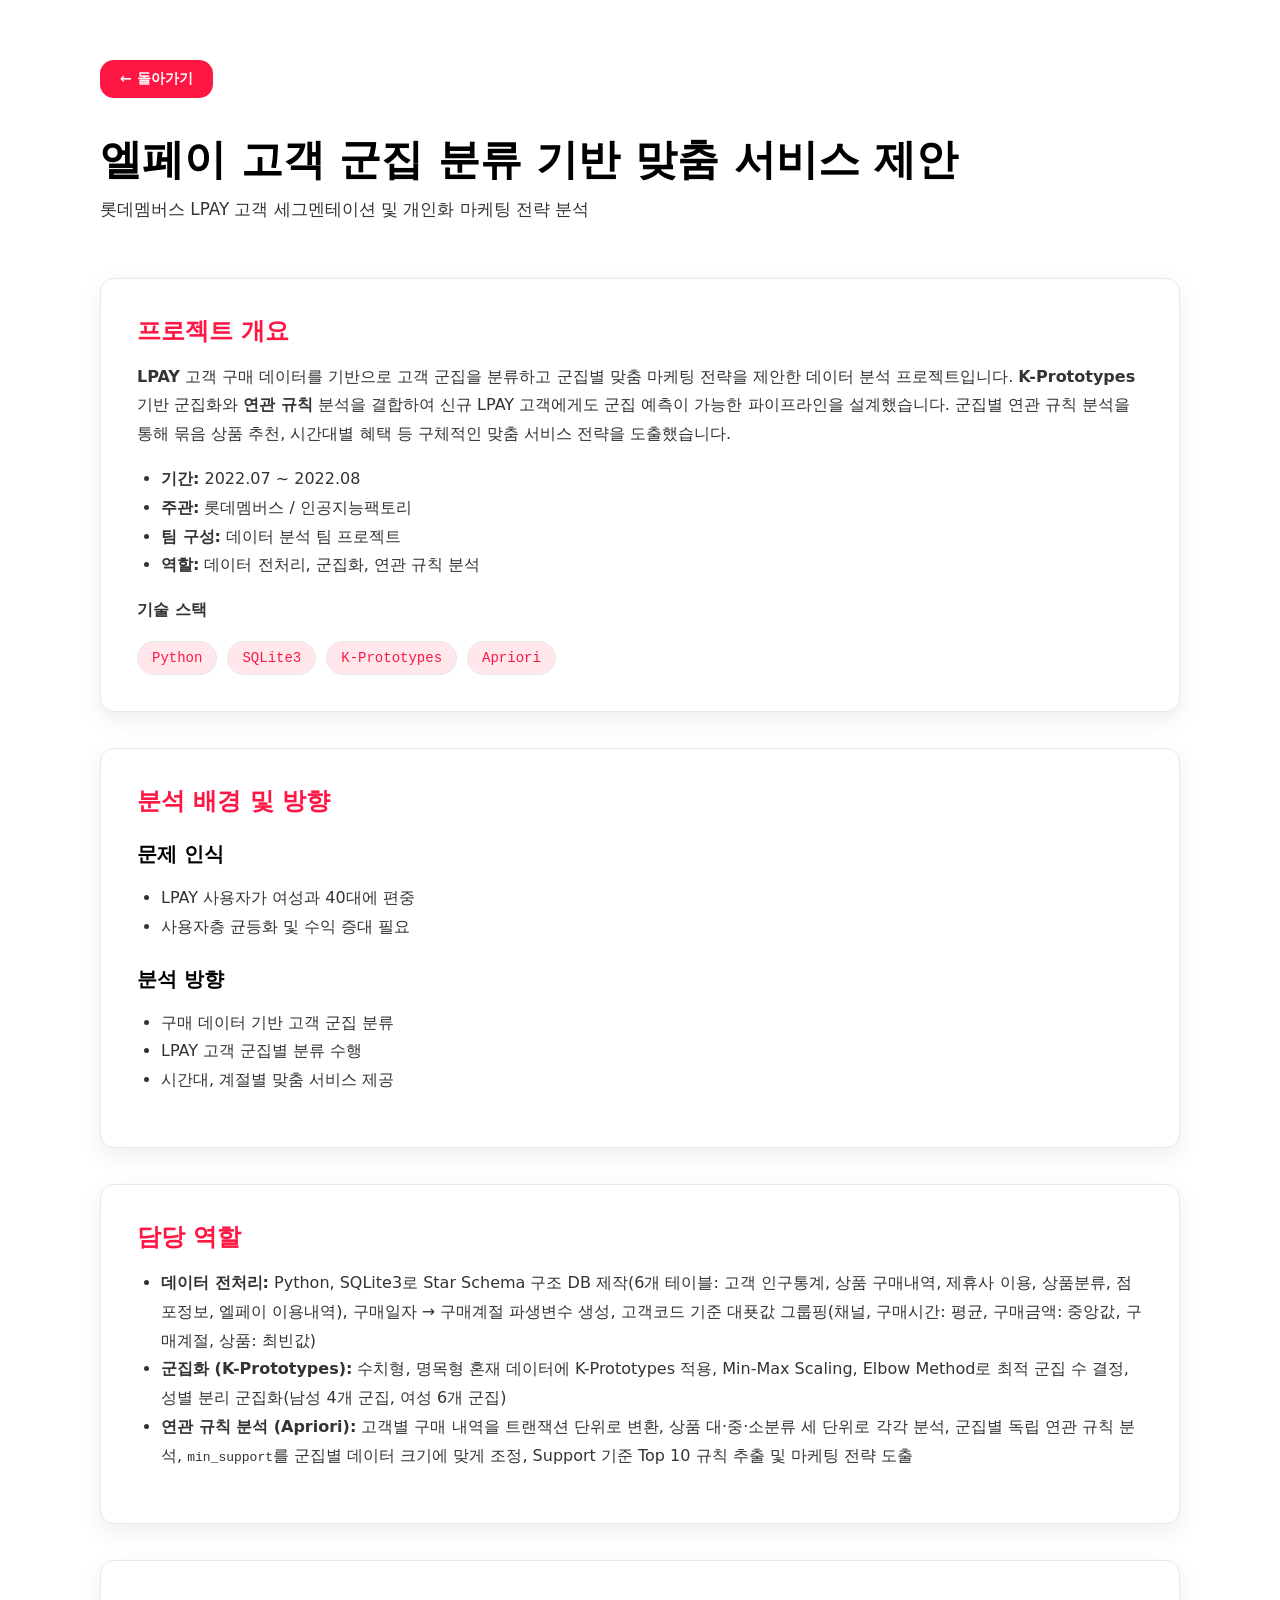
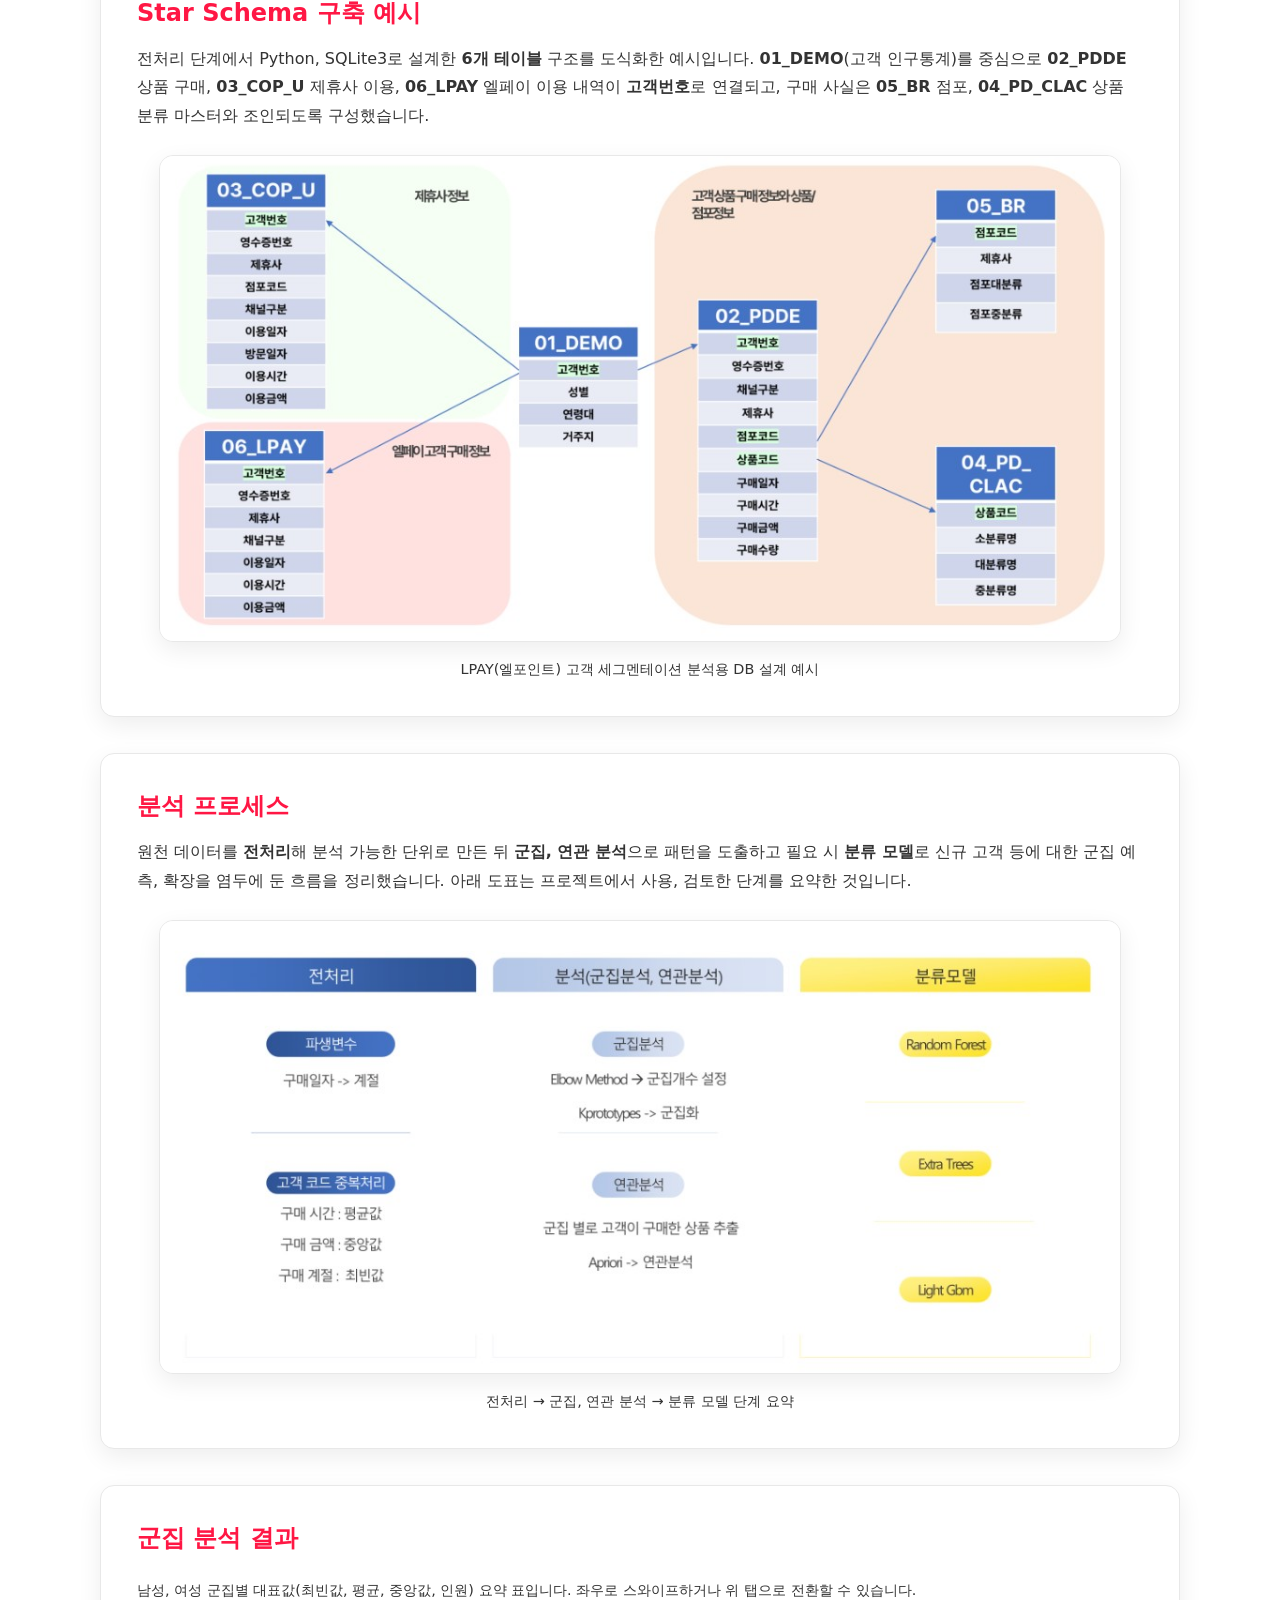
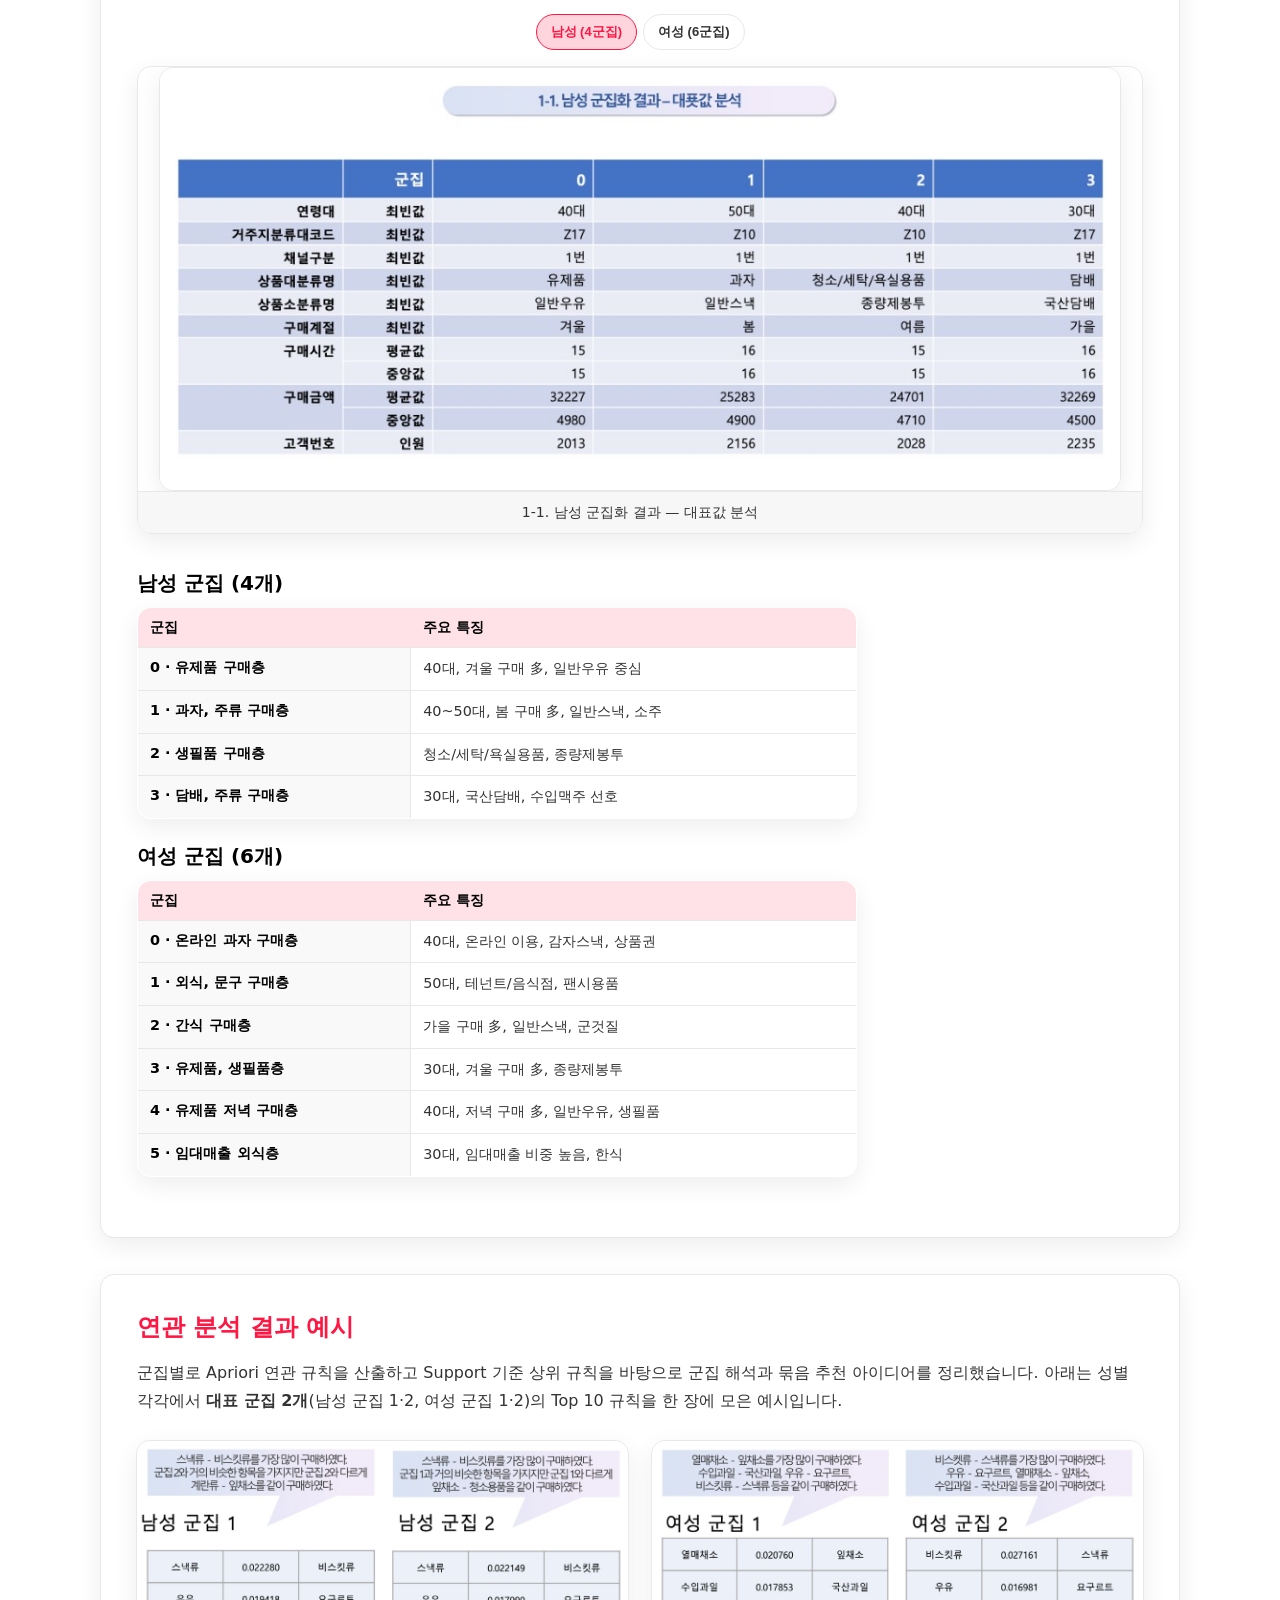
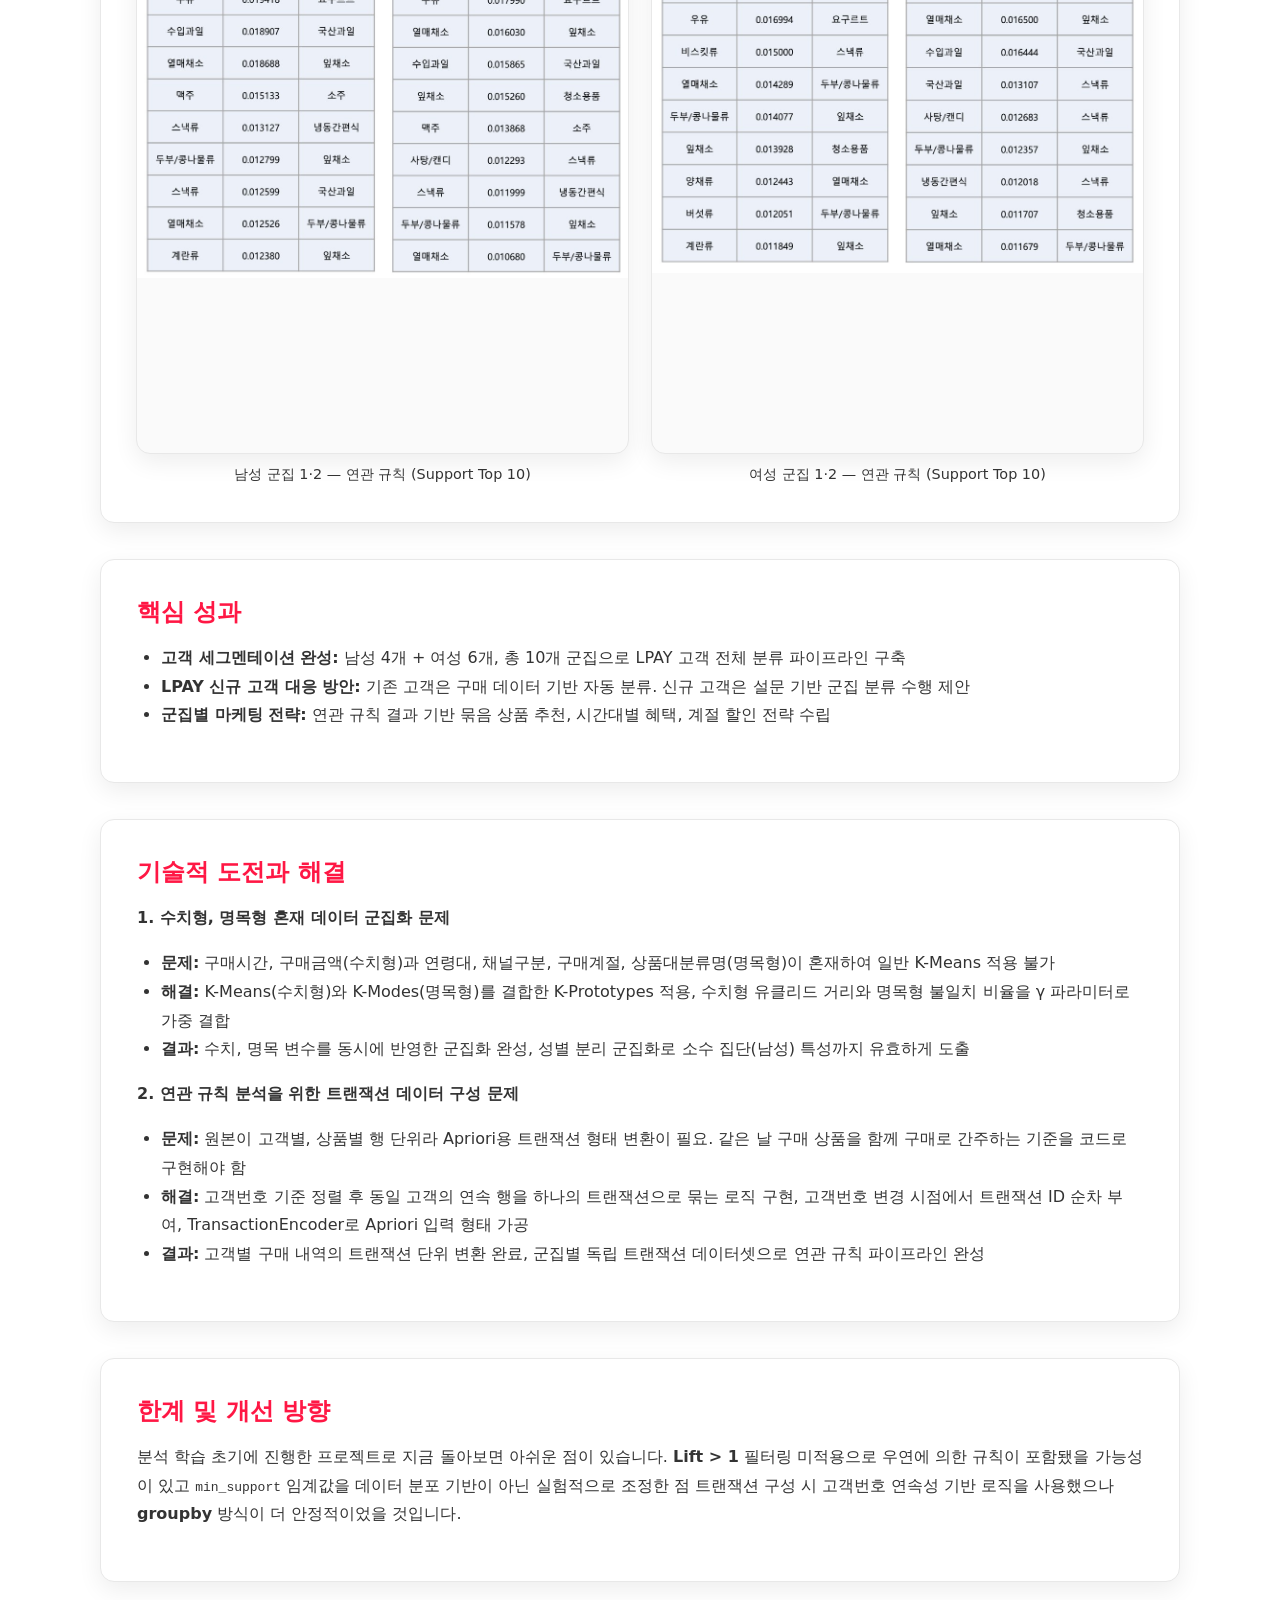
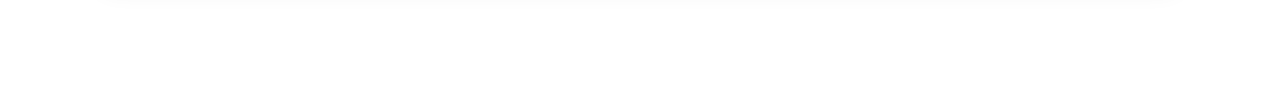
==== commit 325444fc: "deploy: AnNion0/portfolio@8e3d7c4f0306799dbaec60743b31dfff3b9272c1" ====
--- a/project-lpay.html
+++ b/project-lpay.html
@@ -7,16 +7,9 @@
   <link rel="stylesheet" href="style.css" />
 </head>
 <body>
-  <nav class="hash-nav projects-site-nav" aria-label="사이트 네비게이션">
-    <a href="index.html#projects">프로젝트</a>
-    <a href="projects-data.html">데이터 프로젝트</a>
-    <a href="projects-dev.html">개발 프로젝트</a>
-    <a href="index.html#skills">Skills</a>
-    <a href="index.html#experience">Experience</a>
-  </nav>
   <div class="project-detail">
     <div class="container">
-      <a href="projects-data.html" class="back-link" aria-label="데이터 프로젝트 목록으로 돌아가기">← 돌아가기</a>
+      <a href="index.html#data-projects" class="back-link" aria-label="데이터 프로젝트 목록으로 돌아가기">← 돌아가기</a>
 
       <div class="project-header">
         <h1 class="project-title">엘페이 고객 군집 분류 기반 맞춤 서비스 제안</h1>
@@ -27,7 +20,7 @@
         <div class="section-block" id="overview">
           <h2>프로젝트 개요</h2>
           <p>
-            <strong>LPAY</strong> 고객 구매 데이터를 기반으로 고객 군집을 분류하고, 군집별 맞춤 마케팅 전략을 제안한 데이터 분석 프로젝트입니다.
+            <strong>LPAY</strong> 고객 구매 데이터를 기반으로 고객 군집을 분류하고 군집별 맞춤 마케팅 전략을 제안한 데이터 분석 프로젝트입니다.
             <strong>K-Prototypes</strong> 기반 군집화와 <strong>연관 규칙</strong> 분석을 결합하여 신규 LPAY 고객에게도 군집 예측이 가능한 파이프라인을 설계했습니다.
             군집별 연관 규칙 분석을 통해 묶음 상품 추천, 시간대별 혜택 등 구체적인 맞춤 서비스 전략을 도출했습니다.
           </p>
@@ -57,7 +50,7 @@
           <ul>
             <li>구매 데이터 기반 고객 군집 분류</li>
             <li>LPAY 고객 군집별 분류 수행</li>
-            <li>시간대·계절별 맞춤 서비스 제공</li>
+            <li>시간대, 계절별 맞춤 서비스 제공</li>
           </ul>
         </div>
 
@@ -66,13 +59,13 @@
           <ul>
             <li>
               <strong>데이터 전처리:</strong>
-              Python·SQLite3로 Star Schema 구조 DB 제작(6개 테이블: 고객 인구통계, 상품 구매내역, 제휴사 이용, 상품분류, 점포정보, 엘페이 이용내역),
+              Python, SQLite3로 Star Schema 구조 DB 제작(6개 테이블: 고객 인구통계, 상품 구매내역, 제휴사 이용, 상품분류, 점포정보, 엘페이 이용내역),
               구매일자 → 구매계절 파생변수 생성,
-              고객코드 기준 대푯값 그룹핑(채널·구매시간: 평균, 구매금액: 중앙값, 구매계절·상품: 최빈값)
+              고객코드 기준 대푯값 그룹핑(채널, 구매시간: 평균, 구매금액: 중앙값, 구매계절, 상품: 최빈값)
             </li>
             <li>
               <strong>군집화 (K-Prototypes):</strong>
-              수치형·명목형 혼재 데이터에 K-Prototypes 적용, Min-Max Scaling, Elbow Method로 최적 군집 수 결정,
+              수치형, 명목형 혼재 데이터에 K-Prototypes 적용, Min-Max Scaling, Elbow Method로 최적 군집 수 결정,
               성별 분리 군집화(남성 4개 군집, 여성 6개 군집)
             </li>
             <li>
@@ -87,15 +80,15 @@
         <div class="section-block" id="schema">
           <h2>Star Schema 구축 예시</h2>
           <p>
-            전처리 단계에서 Python·SQLite3로 설계한 <strong>6개 테이블</strong> 구조를 도식화한 예시입니다.
+            전처리 단계에서 Python, SQLite3로 설계한 <strong>6개 테이블</strong> 구조를 도식화한 예시입니다.
             <strong>01_DEMO</strong>(고객 인구통계)를 중심으로 <strong>02_PDDE</strong> 상품 구매,
             <strong>03_COP_U</strong> 제휴사 이용, <strong>06_LPAY</strong> 엘페이 이용 내역이 <strong>고객번호</strong>로 연결되고,
-            구매 사실은 <strong>05_BR</strong> 점포·<strong>04_PD_CLAC</strong> 상품 분류 마스터와 조인되도록 구성했습니다.
+            구매 사실은 <strong>05_BR</strong> 점포, <strong>04_PD_CLAC</strong> 상품 분류 마스터와 조인되도록 구성했습니다.
           </p>
           <figure class="schema-figure">
             <img
               src="image/lpay_star_schema.png"
-              alt="Star Schema: 01_DEMO 고객 인구통계를 중심으로 02_PDDE, 03_COP_U, 06_LPAY가 고객번호로 연결되고 05_BR 점포·04_PD_CLAC 상품분류와 연결되는 ER 다이어그램"
+              alt="Star Schema: 01_DEMO 고객 인구통계를 중심으로 02_PDDE, 03_COP_U, 06_LPAY가 고객번호로 연결되고 05_BR 점포, 04_PD_CLAC 상품분류와 연결되는 ER 다이어그램"
               loading="lazy"
             />
             <figcaption>LPAY(엘포인트) 고객 세그멘테이션 분석용 DB 설계 예시</figcaption>
@@ -105,17 +98,17 @@
         <div class="section-block" id="process">
           <h2>분석 프로세스</h2>
           <p>
-            원천 데이터를 <strong>전처리</strong>해 분석 가능한 단위로 만든 뒤, <strong>군집·연관 분석</strong>으로 패턴을 도출하고,
-            필요 시 <strong>분류 모델</strong>로 신규 고객 등에 대한 군집 예측·확장을 염두에 둔 흐름을 정리했습니다.
-            아래 도표는 프로젝트에서 사용·검토한 단계를 요약한 것입니다.
+            원천 데이터를 <strong>전처리</strong>해 분석 가능한 단위로 만든 뒤 <strong>군집, 연관 분석</strong>으로 패턴을 도출하고
+            필요 시 <strong>분류 모델</strong>로 신규 고객 등에 대한 군집 예측, 확장을 염두에 둔 흐름을 정리했습니다.
+            아래 도표는 프로젝트에서 사용, 검토한 단계를 요약한 것입니다.
           </p>
           <figure class="schema-figure">
             <img
               src="image/lpay_analysis_process.png"
-              alt="LPAY 분석 프로세스: 전처리(구매일자 기반 계절 파생, 고객코드별 구매시간 평균·금액 중앙값·계절 최빈값 집계), 분석(Elbow·K-Prototypes 군집, 군집별 Apriori 연관분석), 분류모델(Random Forest, Extra Trees, Light GBM) 순 흐름도"
+              alt="LPAY 분석 프로세스: 전처리(구매일자 기반 계절 파생, 고객코드별 구매시간 평균, 금액 중앙값, 계절 최빈값 집계), 분석(Elbow, K-Prototypes 군집, 군집별 Apriori 연관분석), 분류모델(Random Forest, Extra Trees, Light GBM) 순 흐름도"
               loading="lazy"
             />
-            <figcaption>전처리 → 군집·연관 분석 → 분류 모델 단계 요약</figcaption>
+            <figcaption>전처리 → 군집, 연관 분석 → 분류 모델 단계 요약</figcaption>
           </figure>
         </div>
 
@@ -129,7 +122,7 @@
             aria-label="성별 군집 대표값 분석 표"
           >
             <p class="cluster-slider-hint">
-              남성·여성 군집별 대표값(최빈값·평균·중앙값·인원) 요약 표입니다. 좌우로 스와이프하거나 위 탭으로 전환할 수 있습니다.
+              남성, 여성 군집별 대표값(최빈값, 평균, 중앙값, 인원) 요약 표입니다. 좌우로 스와이프하거나 위 탭으로 전환할 수 있습니다.
             </p>
             <div class="cluster-slider-toolbar">
               <div class="cluster-slider-tabs" role="tablist" aria-label="표 선택">
@@ -145,7 +138,7 @@
               <figure class="cluster-slide schema-figure" id="cluster-slide-0" role="tabpanel" aria-labelledby="cluster-tab-0">
                 <img
                   src="image/lpay_cluster_male.png"
-                  alt="남성 군집화 결과 대표값 분석: 연령대·거주지·채널·상품 대·소분류·구매계절·구매시간·구매금액·고객수를 군집 0~3별로 정리한 표"
+                  alt="남성 군집화 결과 대표값 분석: 연령대, 거주지, 채널, 상품 대·소분류, 구매계절, 구매시간, 구매금액, 고객수를 군집 0~3별로 정리한 표"
                   loading="eager"
                   decoding="async"
                 />
@@ -154,7 +147,7 @@
               <figure class="cluster-slide schema-figure" id="cluster-slide-1" role="tabpanel" aria-labelledby="cluster-tab-1">
                 <img
                   src="image/lpay_cluster_female.png"
-                  alt="여성 군집화 결과 대표값 분석: 연령대·거주지·채널·상품 대·소분류·구매계절·구매시간·구매금액·고객수를 군집 0~5별로 정리한 표"
+                  alt="여성 군집화 결과 대표값 분석: 연령대, 거주지, 채널, 상품 대·소분류, 구매계절, 구매시간, 구매금액, 고객수를 군집 0~5별로 정리한 표"
                   loading="lazy"
                   decoding="async"
                 />
@@ -177,16 +170,16 @@
                 <td>40대, 겨울 구매 多, 일반우유 중심</td>
               </tr>
               <tr>
-                <th scope="row">1 · 과자·주류 구매층</th>
-                <td>40~50대, 봄 구매 多, 일반스낵·소주</td>
+                <th scope="row">1 · 과자, 주류 구매층</th>
+                <td>40~50대, 봄 구매 多, 일반스낵, 소주</td>
               </tr>
               <tr>
                 <th scope="row">2 · 생필품 구매층</th>
                 <td>청소/세탁/욕실용품, 종량제봉투</td>
               </tr>
               <tr>
-                <th scope="row">3 · 담배·주류 구매층</th>
-                <td>30대, 국산담배·수입맥주 선호</td>
+                <th scope="row">3 · 담배, 주류 구매층</th>
+                <td>30대, 국산담배, 수입맥주 선호</td>
               </tr>
             </tbody>
           </table>
@@ -202,23 +195,23 @@
             <tbody>
               <tr>
                 <th scope="row">0 · 온라인 과자 구매층</th>
-                <td>40대, 온라인 이용, 감자스낵·상품권</td>
-              </tr>
-              <tr>
-                <th scope="row">1 · 외식·문구 구매층</th>
+                <td>40대, 온라인 이용, 감자스낵, 상품권</td>
+              </tr>
+              <tr>
+                <th scope="row">1 · 외식, 문구 구매층</th>
                 <td>50대, 테넌트/음식점, 팬시용품</td>
               </tr>
               <tr>
                 <th scope="row">2 · 간식 구매층</th>
-                <td>가을 구매 多, 일반스낵·군것질</td>
-              </tr>
-              <tr>
-                <th scope="row">3 · 유제품·생필품층</th>
+                <td>가을 구매 多, 일반스낵, 군것질</td>
+              </tr>
+              <tr>
+                <th scope="row">3 · 유제품, 생필품층</th>
                 <td>30대, 겨울 구매 多, 종량제봉투</td>
               </tr>
               <tr>
                 <th scope="row">4 · 유제품 저녁 구매층</th>
-                <td>40대, 저녁 구매 多, 일반우유·생필품</td>
+                <td>40대, 저녁 구매 多, 일반우유, 생필품</td>
               </tr>
               <tr>
                 <th scope="row">5 · 임대매출 외식층</th>
@@ -231,10 +224,10 @@
         <div class="section-block" id="association">
           <h2>연관 분석 결과 예시</h2>
           <p>
-            군집별로 Apriori 연관 규칙을 산출하고, Support 기준 상위 규칙을 바탕으로 군집 해석과 묶음 추천 아이디어를 정리했습니다.
+            군집별로 Apriori 연관 규칙을 산출하고 Support 기준 상위 규칙을 바탕으로 군집 해석과 묶음 추천 아이디어를 정리했습니다.
             아래는 성별 각각에서 <strong>대표 군집 2개</strong>(남성 군집 1·2, 여성 군집 1·2)의 Top 10 규칙을 한 장에 모은 예시입니다.
           </p>
-          <div class="assoc-pair-row" aria-label="남성·여성 연관분석 결과 나란히 보기">
+          <div class="assoc-pair-row" aria-label="남성, 여성 연관분석 결과 나란히 보기">
             <figure>
               <img
                 src="image/lpay_association_male.png"
@@ -260,7 +253,7 @@
           <h2>핵심 성과</h2>
           <ul>
             <li><strong>고객 세그멘테이션 완성:</strong> 남성 4개 + 여성 6개, 총 10개 군집으로 LPAY 고객 전체 분류 파이프라인 구축</li>
-            <li><strong>LPAY 신규 고객 대응 방안:</strong> 기존 고객은 구매 데이터 기반 자동 분류, 신규 고객은 설문 기반 군집 분류 수행 제안</li>
+            <li><strong>LPAY 신규 고객 대응 방안:</strong> 기존 고객은 구매 데이터 기반 자동 분류. 신규 고객은 설문 기반 군집 분류 수행 제안</li>
             <li><strong>군집별 마케팅 전략:</strong> 연관 규칙 결과 기반 묶음 상품 추천, 시간대별 혜택, 계절 할인 전략 수립</li>
           </ul>
         </div>
@@ -268,16 +261,16 @@
         <div class="section-block" id="challenges">
           <h2>기술적 도전과 해결</h2>
 
-          <p><strong>1. 수치형·명목형 혼재 데이터 군집화 문제</strong></p>
-          <ul>
-            <li><strong>문제:</strong> 구매시간·구매금액(수치형)과 연령대·채널구분·구매계절·상품대분류명(명목형)이 혼재하여 일반 K-Means 적용 불가</li>
+          <p><strong>1. 수치형, 명목형 혼재 데이터 군집화 문제</strong></p>
+          <ul>
+            <li><strong>문제:</strong> 구매시간, 구매금액(수치형)과 연령대, 채널구분, 구매계절, 상품대분류명(명목형)이 혼재하여 일반 K-Means 적용 불가</li>
             <li><strong>해결:</strong> K-Means(수치형)와 K-Modes(명목형)를 결합한 K-Prototypes 적용, 수치형 유클리드 거리와 명목형 불일치 비율을 γ 파라미터로 가중 결합</li>
-            <li><strong>결과:</strong> 수치·명목 변수를 동시에 반영한 군집화 완성, 성별 분리 군집화로 소수 집단(남성) 특성까지 유효하게 도출</li>
+            <li><strong>결과:</strong> 수치, 명목 변수를 동시에 반영한 군집화 완성, 성별 분리 군집화로 소수 집단(남성) 특성까지 유효하게 도출</li>
           </ul>
 
           <p><strong>2. 연관 규칙 분석을 위한 트랜잭션 데이터 구성 문제</strong></p>
           <ul>
-            <li><strong>문제:</strong> 원본이 고객별·상품별 행 단위라 Apriori용 트랜잭션 형태 변환이 필요. 같은 날 구매 상품을 함께 구매로 간주하는 기준을 코드로 구현해야 함</li>
+            <li><strong>문제:</strong> 원본이 고객별, 상품별 행 단위라 Apriori용 트랜잭션 형태 변환이 필요. 같은 날 구매 상품을 함께 구매로 간주하는 기준을 코드로 구현해야 함</li>
             <li><strong>해결:</strong> 고객번호 기준 정렬 후 동일 고객의 연속 행을 하나의 트랜잭션으로 묶는 로직 구현, 고객번호 변경 시점에서 트랜잭션 ID 순차 부여, TransactionEncoder로 Apriori 입력 형태 가공</li>
             <li><strong>결과:</strong> 고객별 구매 내역의 트랜잭션 단위 변환 완료, 군집별 독립 트랜잭션 데이터셋으로 연관 규칙 파이프라인 완성</li>
           </ul>
@@ -286,9 +279,9 @@
         <div class="section-block" id="limitations">
           <h2>한계 및 개선 방향</h2>
           <p>
-            분석 학습 초기에 진행한 프로젝트로, 지금 돌아보면 아쉬운 점이 있습니다.
-            <strong>Lift &gt; 1</strong> 필터링 미적용으로 우연에 의한 규칙이 포함됐을 가능성이 있고,
-            <code>min_support</code> 임계값을 데이터 분포 기반이 아닌 실험적으로 조정한 점,
+            분석 학습 초기에 진행한 프로젝트로 지금 돌아보면 아쉬운 점이 있습니다.
+            <strong>Lift &gt; 1</strong> 필터링 미적용으로 우연에 의한 규칙이 포함됐을 가능성이 있고
+            <code>min_support</code> 임계값을 데이터 분포 기반이 아닌 실험적으로 조정한 점
             트랜잭션 구성 시 고객번호 연속성 기반 로직을 사용했으나 <strong>groupby</strong> 방식이 더 안정적이었을 것입니다.
           </p>
         </div>
--- a/style.css
+++ b/style.css
@@ -50,6 +50,16 @@
 }
 body > nav.hash-nav + .panel {
   padding-top: calc(56px + var(--space-5));
+}
+.intro-panel {
+  background: var(--bg);
+}
+.intro-lead {
+  font-size: clamp(1.4rem, 3vw, 2.2rem);
+  font-weight: 700;
+  line-height: 1.6;
+  color: var(--text);
+  text-align: center;
 }
 .container {
   width: min(1080px, 92vw);
@@ -427,6 +437,11 @@
 
 /* Projects */
 .projects { background: var(--bg); }
+#dev-projects, #data-projects {
+  align-items: start;
+  overflow-y: auto;
+  padding-top: var(--space-4);
+}
 .proj-grid {
   display: grid;
   gap: var(--space-4);
@@ -991,15 +1006,45 @@
   .proj-grid,
   .data-proj-grid {
     grid-template-columns: 1fr;
-  }
-
+    gap: var(--space-3);
+  }
+
+  .proj {
+    padding: var(--space-3);
+  }
+  .proj h3 {
+    font-size: 18px;
+  }
+  .proj p {
+    font-size: 13px;
+    line-height: 1.6;
+  }
   .proj-period {
     font-size: 12px;
   }
-
+  .proj-tags {
+    gap: 6px;
+  }
   .proj-tag {
     font-size: 11px;
-    padding: 5px 10px;
+    padding: 4px 8px;
+  }
+  .proj a {
+    font-size: 12px;
+    padding: 7px 14px;
+  }
+
+  .projects-hub-lead {
+    font-size: 14px;
+  }
+  .projects-hub-card-title {
+    font-size: 1.1rem;
+  }
+  .projects-hub-card-desc {
+    font-size: 13px;
+  }
+  .group-title {
+    font-size: 16px;
   }
 
   .exp-grid-new {
@@ -1190,13 +1235,15 @@
 /* ---------- 프로젝트 상세 공통 (project-*.html) ---------- */
 .project-detail {
   min-height: 100vh;
-  padding: calc(var(--space-6) * 2) var(--space-4);
+  padding: var(--space-4) var(--space-4) calc(var(--space-6) * 2);
+  padding-top: 60px;
   background: var(--bg);
-}
-body:has(> nav.hash-nav.projects-site-nav) > .project-detail {
-  padding: calc(80px + var(--space-5)) var(--space-4) calc(var(--space-6) * 2);
+  overflow-x: hidden;
 }
 .project-detail .back-link {
+  position: sticky;
+  top: 0;
+  z-index: 100;
   display: inline-flex;
   align-items: center;
   gap: 8px;
@@ -1398,53 +1445,42 @@
   max-width: 420px;
   gap: var(--space-3);
 }
-/* 톤디핏: 모두루와 동일한 바깥 폭, 프레임 높이는 주요 화면 이미지 상한과 동일. 슬라이드 안 여백은 검정 */
+/* 톤디핏 캐러셀 */
 .project-detail .carousel-wrapper--tonedfit {
-  max-width: min(900px, 100%);
+  max-width: 100%;
   gap: var(--space-4);
+}
+.project-detail .carousel-wrapper--tonedfit .carousel {
+  background: #000000;
+  overflow: hidden;
+  height: min(72vh, 700px);
+  min-height: 280px;
 }
 .project-detail .carousel-wrapper--tonedfit .carousel-track {
   height: 100%;
   align-items: stretch;
 }
 .project-detail .carousel-wrapper--tonedfit .carousel-slide {
-  align-items: center;
-  justify-content: center;
+  position: relative;
   background: #000000;
   height: 100%;
   min-height: 0;
+  overflow: hidden;
 }
 .project-detail .carousel-wrapper--tonedfit .carousel-slide img {
-  max-height: none;
-  max-width: none;
+  position: absolute;
+  top: 0;
+  left: 50%;
+  transform: translateX(-50%);
+  height: 100%;
   width: auto;
-  height: auto;
-  object-fit: contain;
-  object-position: center center;
-  vertical-align: middle;
-}
-/* 1·4·6: 세로(높이) 우선 맞춤(세로형 스샷) — 좌우 검정 여백 */
-.project-detail .carousel-wrapper--tonedfit .carousel-slide--tonedfit-height-fit img {
-  max-height: 100%;
-  max-width: 100%;
-  width: auto;
-  height: auto;
-  object-fit: contain;
-  object-position: center center;
-}
-/* 2·3·5: 가로(너비) 기준 맞춤 — 위아래 검정 여백 */
+  display: block;
+}
+/* 2·3·5: 가로형 — 세로 확대, 넘치는 가로는 잘림 */
 .project-detail .carousel-wrapper--tonedfit .carousel-slide--tonedfit-width-fit img {
-  max-height: 100%;
-  max-width: 100%;
-  width: 100%;
-  height: auto;
-  object-fit: contain;
-  object-position: center center;
-}
-.project-detail .carousel-wrapper--tonedfit .carousel {
-  background: #000000;
-  height: min(88vh, 920px);
-  min-height: 320px;
+  height: 140%;
+  top: 50%;
+  transform: translate(-50%, -50%);
 }
 /* Wallet Slot ①·②: 원본 해상도가 달라도 같은 프레임 높이·가운데 맞춤(OCR 구간 미적용) */
 .project-detail .carousel-wrapper--wallet-gif-frame .carousel {
@@ -1480,6 +1516,33 @@
   justify-content: center;
   gap: 0;
 }
+.project-detail .paper-map-grid {
+  display: grid;
+  grid-template-columns: repeat(2, 1fr);
+  gap: var(--space-3);
+  margin: var(--space-3) 0 var(--space-5);
+}
+.project-detail .paper-map-figure {
+  margin: 0;
+  border-radius: var(--radius);
+  overflow: hidden;
+  box-shadow: var(--shadow-1);
+  background: #fff;
+}
+.project-detail .paper-map-figure img {
+  width: 100%;
+  height: auto;
+  display: block;
+  object-fit: contain;
+}
+.project-detail .paper-map-figure figcaption {
+  text-align: center;
+  padding: 8px 0;
+  font-size: 13px;
+  font-weight: 600;
+  color: var(--text-weak);
+  background: var(--bg);
+}
 .project-detail figure {
   margin: var(--space-4) 0;
 }
@@ -1624,7 +1687,7 @@
   line-height: 1.55;
 }
 .project-detail .highlight {
-  color: var(--primary);
+  color: var(--text);
   font-weight: 600;
 }
 .project-detail .result-table {
@@ -1686,29 +1749,63 @@
 }
 @media (max-width: 768px) {
   .project-detail {
-    padding: var(--space-4) var(--space-2);
+    padding: var(--space-3) var(--space-2);
+    padding-top: 0;
+  }
+  .project-detail .container {
+    width: 100%;
+    max-width: 100%;
+    padding: 0;
+  }
+  .project-detail .back-link {
+    position: sticky;
+    top: 0;
+    z-index: 100;
+    margin-bottom: var(--space-3);
+    font-size: 13px;
+    padding: 8px 16px;
+  }
+  .project-detail .project-header {
+    margin-bottom: var(--space-4);
   }
   .project-detail .project-title {
-    font-size: clamp(22px, 5.5vw, 32px);
+    font-size: clamp(22px, 5.5vw, 30px);
+  }
+  .project-detail .project-subtitle {
+    font-size: 0.95rem;
+  }
+  .project-detail .project-content {
+    gap: var(--space-3);
   }
   .project-detail .section-block {
     padding: var(--space-3);
+    border-radius: 12px;
   }
   .project-detail .section-block h2 {
-    font-size: 20px;
+    font-size: 19px;
   }
   .project-detail .section-block h3 {
-    font-size: 18px;
+    font-size: 16px;
+    margin-top: var(--space-3);
   }
   .project-detail .section-block h4 {
-    font-size: 16px;
+    font-size: 15px;
+  }
+  .project-detail .section-block p,
+  .project-detail .section-block li {
+    font-size: 14px;
+    line-height: 1.7;
+  }
+  .project-detail .section-block ul {
+    padding-left: var(--space-3);
+    margin: var(--space-2) 0;
   }
   .project-detail .tech-tag {
-    font-size: 12px;
-    padding: 6px 10px;
+    font-size: 11px;
+    padding: 5px 10px;
   }
   .project-detail .tech-stack {
-    gap: 8px;
+    gap: 6px;
   }
   .project-detail .tech-stack-de-label {
     flex: 0 0 100%;
@@ -1717,22 +1814,41 @@
     max-width: 100%;
     gap: var(--space-2);
   }
+  .project-detail .carousel {
+    border-radius: 12px;
+  }
   .project-detail .prev-btn,
   .project-detail .next-btn {
-    width: 44px;
-    height: 44px;
-    font-size: 26px;
+    width: 36px;
+    height: 36px;
+    font-size: 22px;
+  }
+  .project-detail .carousel-wrapper--narrow {
+    max-width: min(320px, 100%);
   }
   .project-detail .carousel-wrapper--narrow .prev-btn,
   .project-detail .carousel-wrapper--narrow .next-btn {
-    width: 40px;
-    height: 40px;
-    font-size: 24px;
+    width: 34px;
+    height: 34px;
+    font-size: 20px;
   }
   .project-detail .carousel-wrapper--wallet-gif-frame .carousel {
-    height: min(62vh, 520px);
-    min-height: 320px;
-    max-width: min(360px, 100%);
+    height: min(60vh, 480px);
+    min-height: 280px;
+    max-width: min(300px, 85vw);
+  }
+  .project-detail .carousel-wrapper--tonedfit {
+    max-width: 100%;
+  }
+  .project-detail .carousel-wrapper--tonedfit .carousel {
+    height: min(60vh, 500px);
+    min-height: 240px;
+  }
+  .project-detail figure {
+    margin: var(--space-3) 0;
+  }
+  .project-detail figure img {
+    border-radius: 12px;
   }
   .project-detail figure figcaption {
     font-size: 12px;
@@ -1746,17 +1862,33 @@
   .project-detail .image-scroll-box {
     width: 100%;
     max-width: 100%;
-    height: 400px;
+    height: 360px;
   }
   .project-detail .image-scroll-box img {
     width: 100%;
   }
+  .project-detail .scenario-block-lead {
+    padding: var(--space-3);
+    font-size: 0.9rem;
+    margin-bottom: var(--space-3);
+  }
   .project-detail .scenario-media img {
     max-width: 100%;
   }
-  .project-detail .carousel-wrapper--tonedfit .carousel {
-    height: min(72vh, 640px);
-    min-height: 280px;
+  .project-detail .paper-map-grid {
+    grid-template-columns: 1fr;
+    gap: var(--space-2);
+  }
+  .project-detail .paper-map-figure figcaption {
+    font-size: 12px;
+  }
+  .project-detail .result-table th,
+  .project-detail .result-table td {
+    padding: 8px 6px;
+    font-size: 12px;
+  }
+  .project-detail .paper-map-grid {
+    grid-template-columns: 1fr;
   }
   .project-detail .assoc-pair-row {
     grid-template-columns: 1fr;
